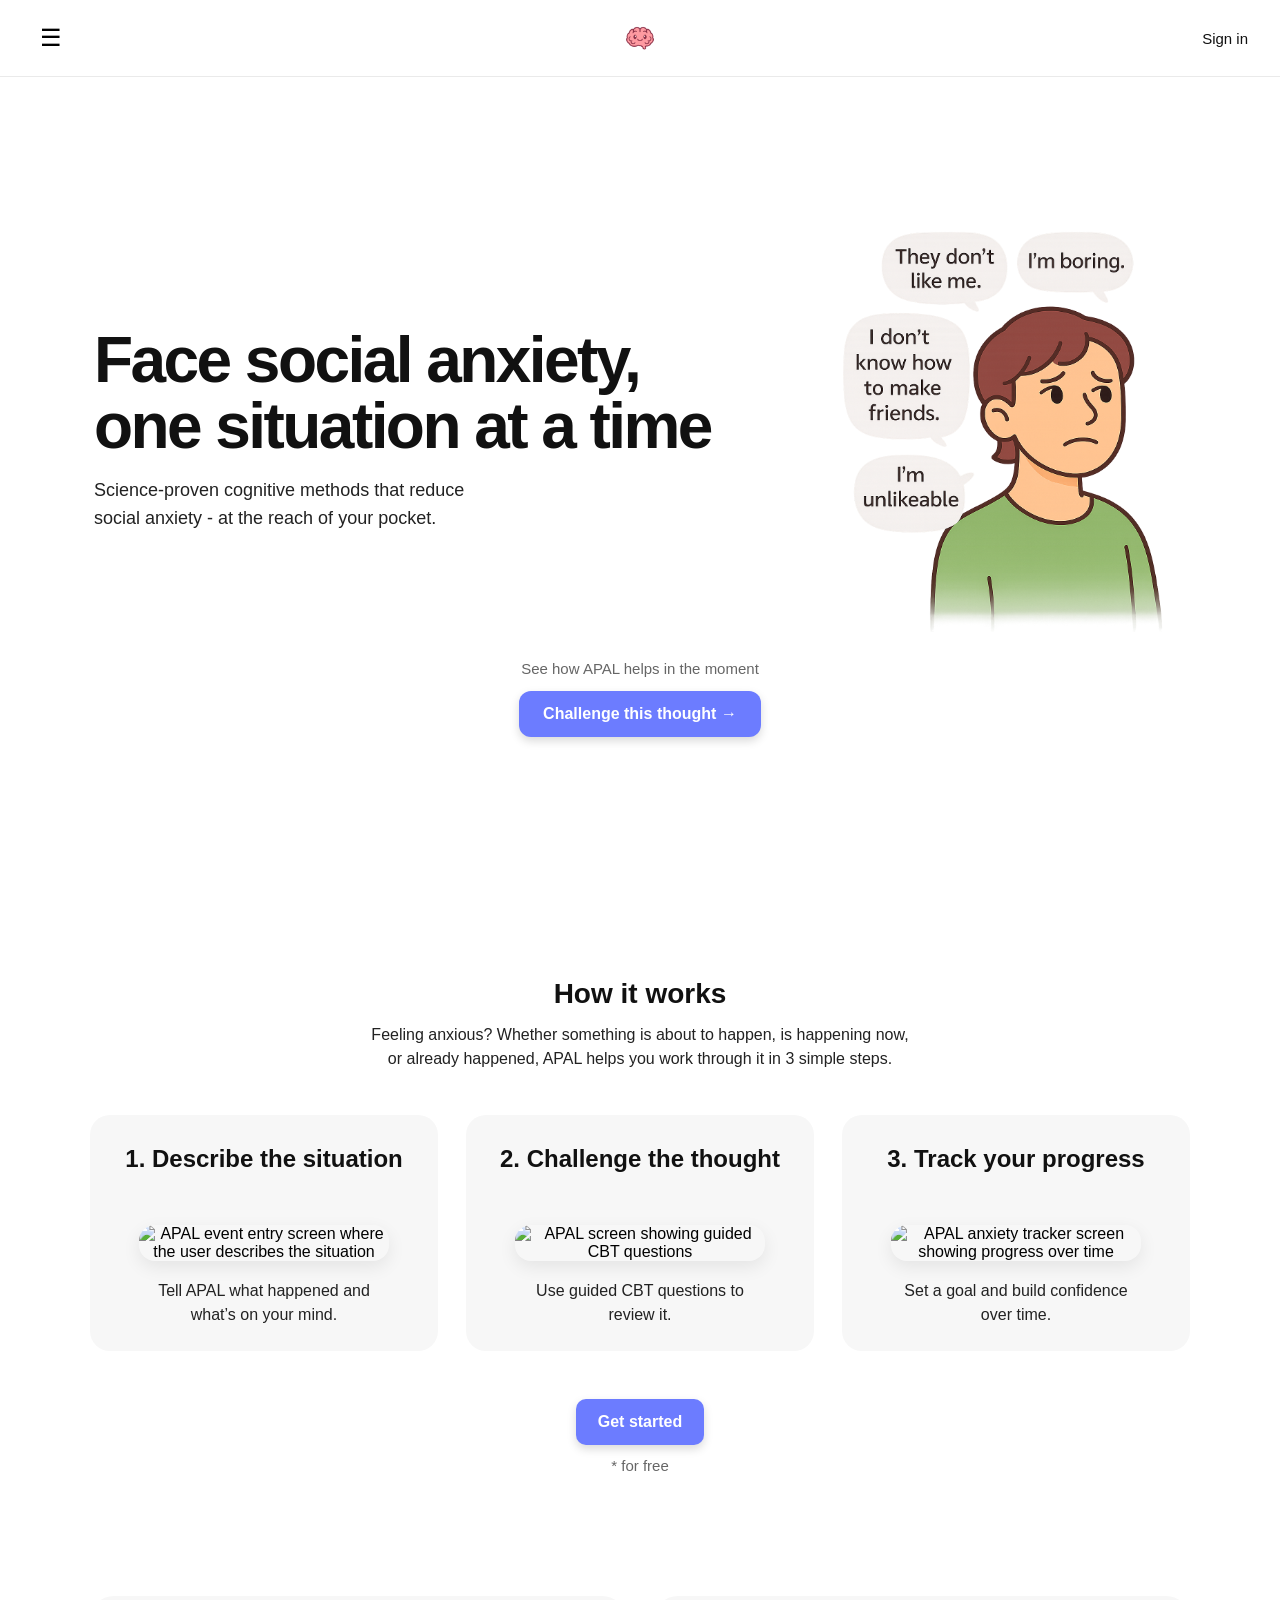
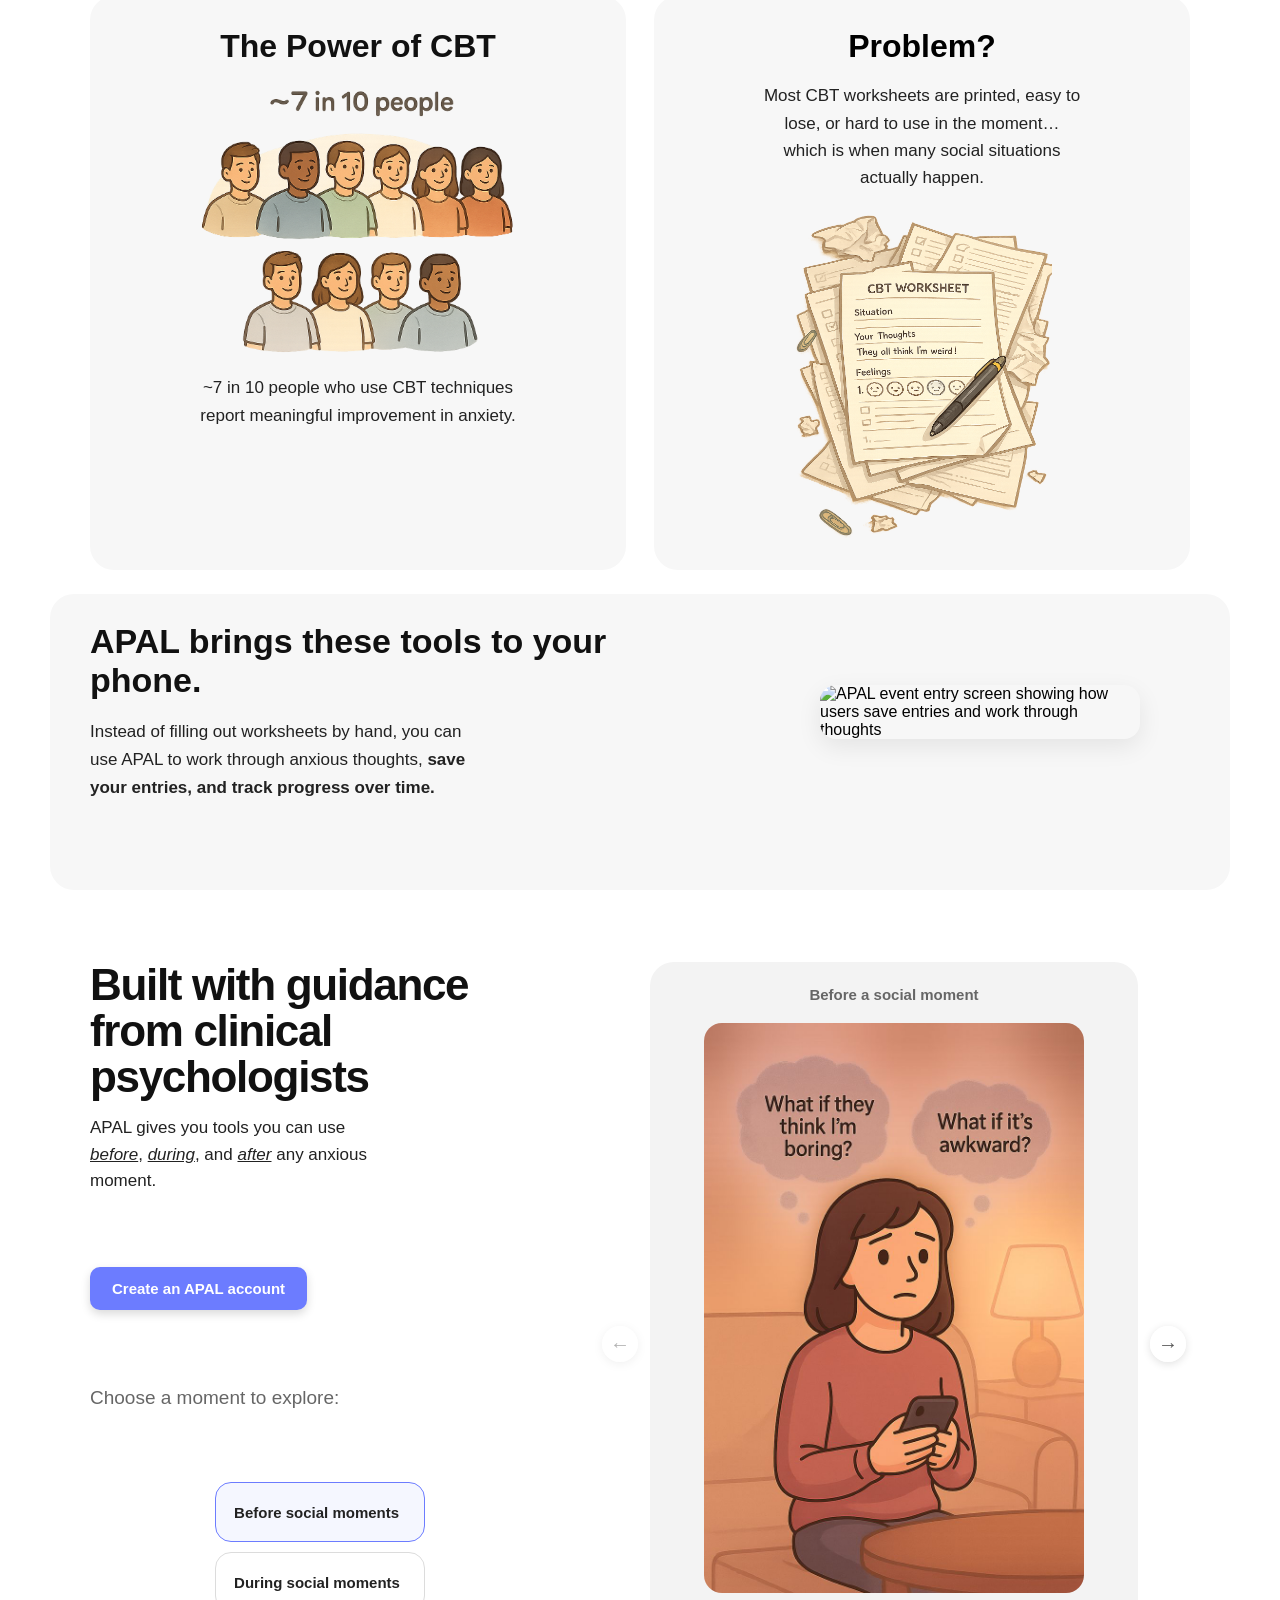
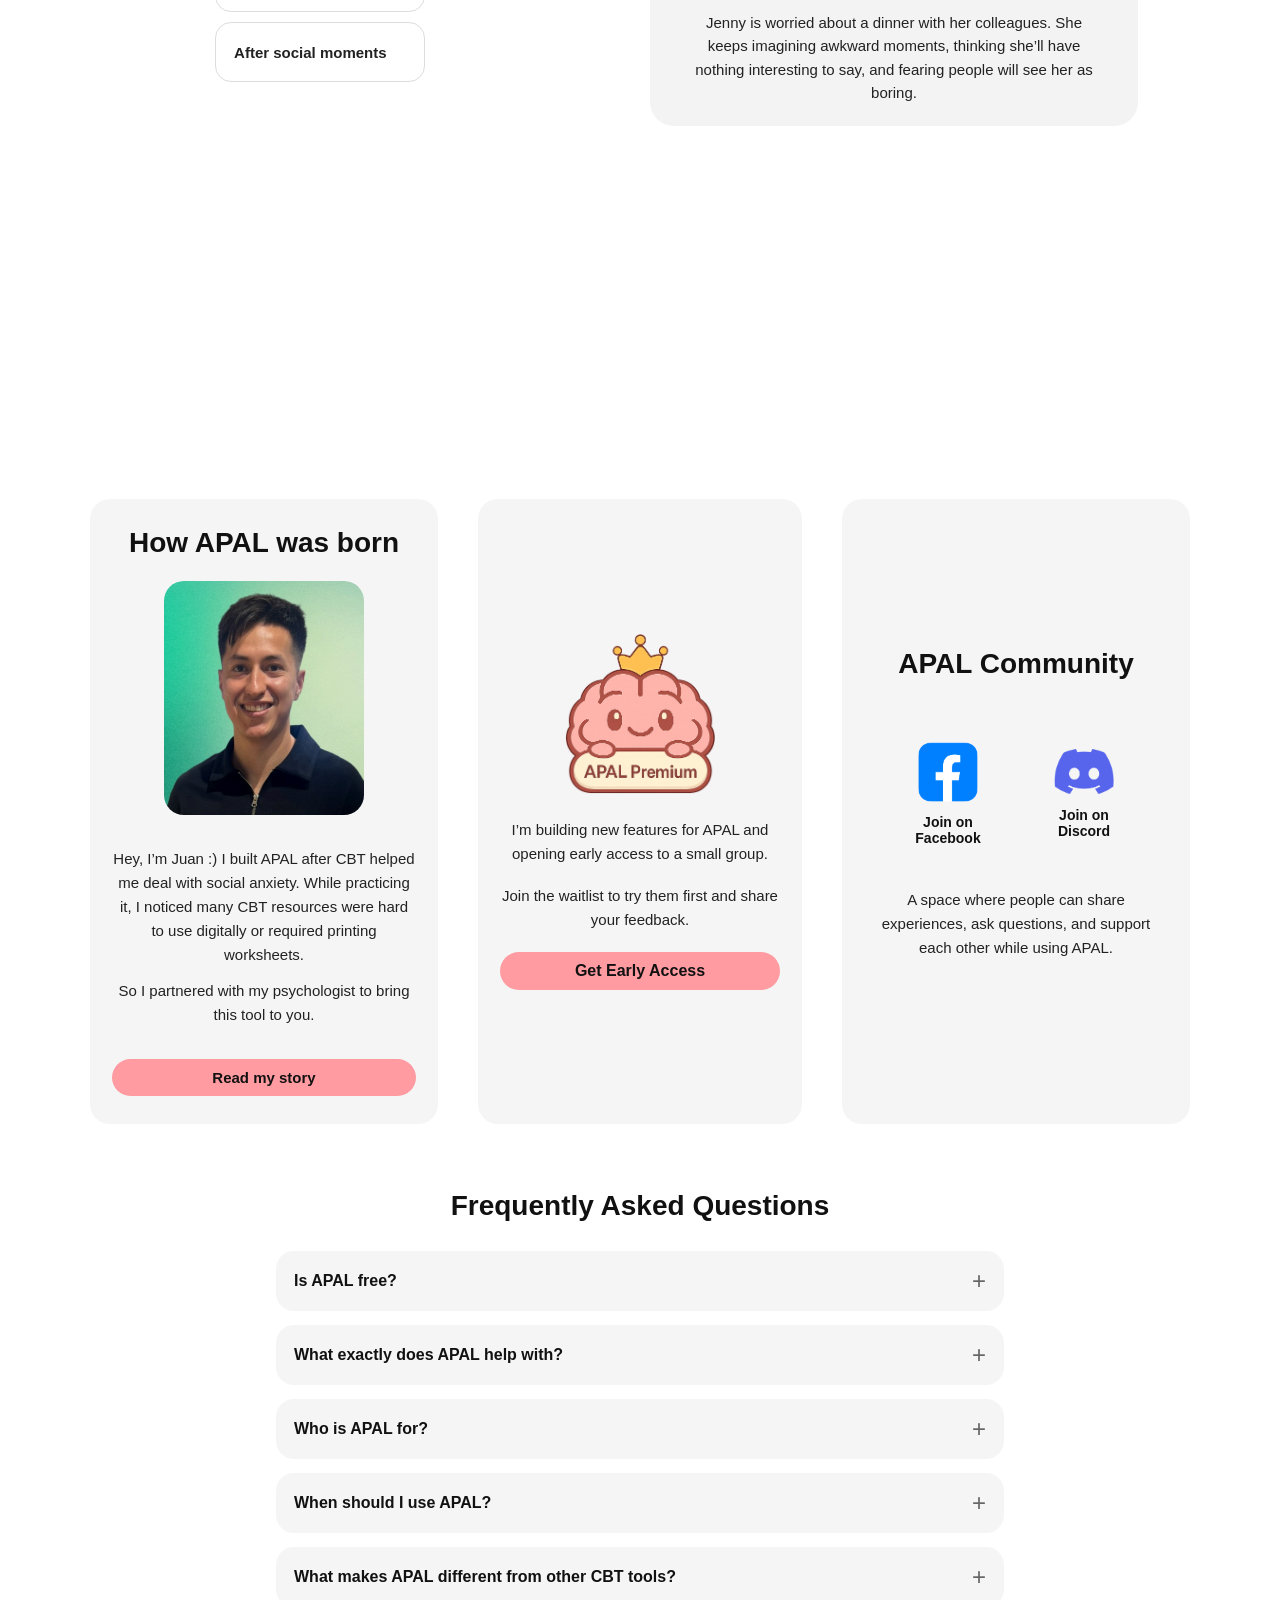
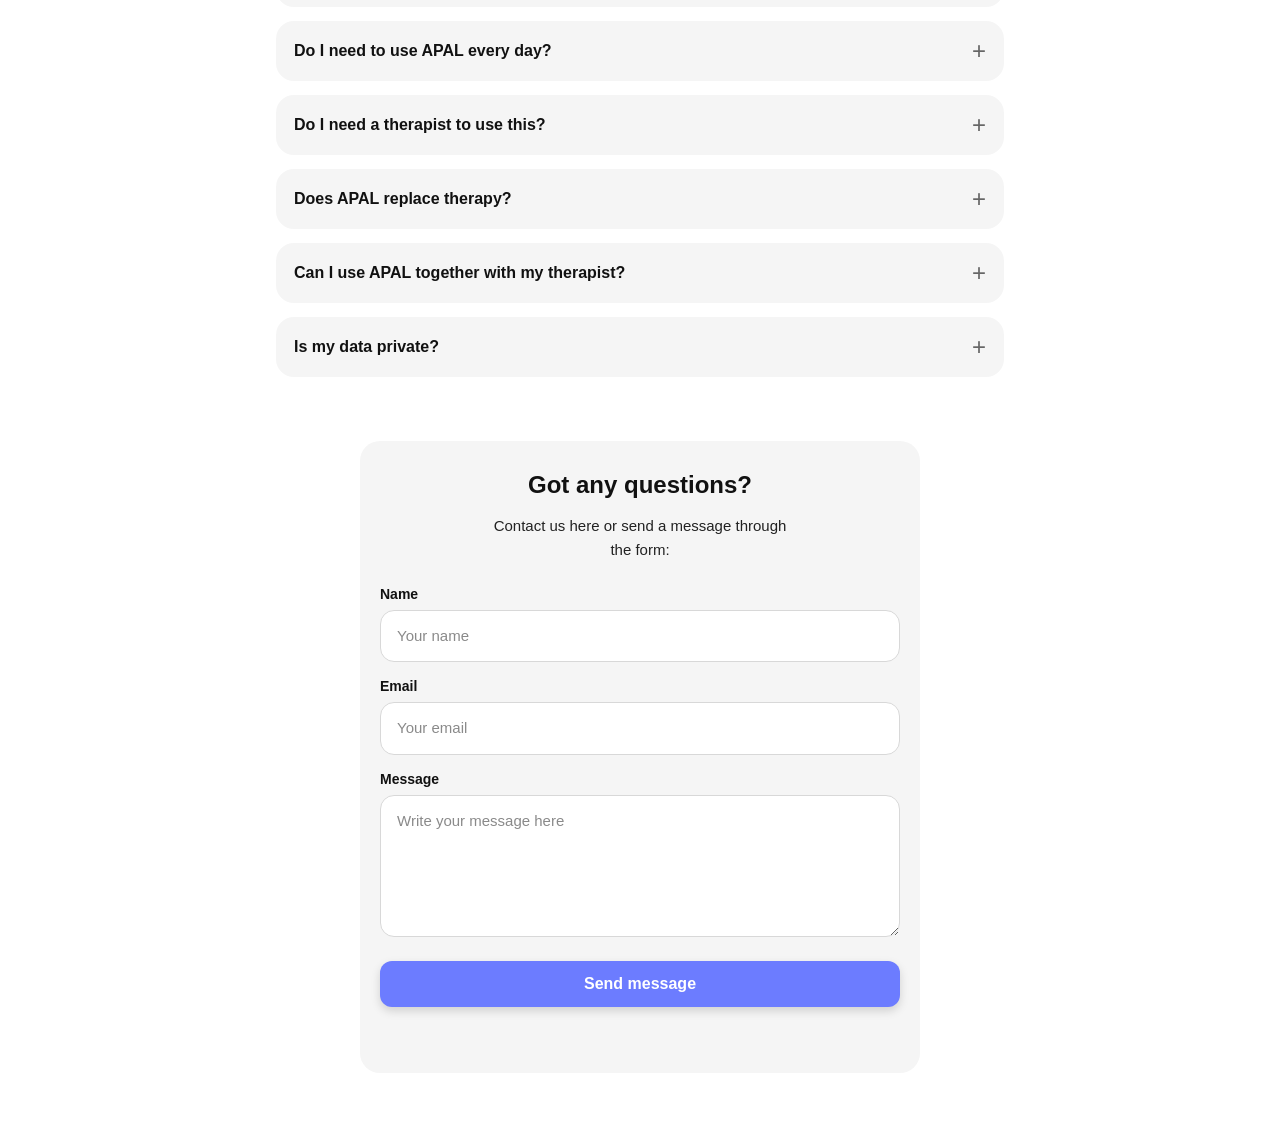
==== index.html @ d3484a18 "first apal upload" ====
<!DOCTYPE html>
<html lang="en">
  <head>
    <meta charset="UTF-8">
    <meta name="viewport" content="width=device-width, initial-scale=1.0">
    <title>APAL</title>
    <link rel="stylesheet" href="css/style.css">
  </head>
  <body>
    <header class="site-header">
      <nav class="nav-bar">
        <button class="menu-button" id="menuBtn" aria-label="Open menu" aria-expanded="false">
          ☰
        </button>
        <a href="/" class="logo">
          <img src="images/logo.png" alt="APAL" class="logo-img">
        </a>
        <a href="/login" class="login-link">
          Sign in
        </a>
      </nav>
      <nav class="menu-panel" id="menuPanel" aria-label="Menu">
        <button class="menu-close" id="menuCloseBtn" aria-label="Close menu">
          ✕
        </button>
        <ul class="menu-list">
          <li><a href="#how-it-works" id="firstMenuLink">How it works</a></li>
          <li><a href="#faq">FAQ</a></li>
          <li><a href="#about">About</a></li>
          <li><a href="/login">Sign in</a></li>
        </ul>
      </nav>
      <div class="menu-overlay" id="menuOverlay"></div>
    </header>
    <main>
      <section class="hero hero-state-1" id="hero">
        <div class="hero-text">
          <h1 class="hero-title">
            <span>Face social anxiety,</span>
            <span>one situation at a time</span>
          </h1>
          <p class="hero-description">
            Science-proven cognitive methods that reduce social anxiety - at the reach of your pocket.
          </p>
        </div>
        <!-- State 1 image -->
        <div class="hero-image hero-image-state-1">
          <img src="images/mobile-1st-reduced.png" alt="A worried person surrounded by anxious thoughts">
        </div>
        <!-- State 2 image -->
        <div class="hero-image hero-image-state-2">
          <img src="images/mobile-2nd.png" alt="APAL helping challenge anxious thoughts">
        </div>
        <!-- State 1 action-->
        <div class="challenge-container challenge-state-1">
          <p class="challenge-helper">
              See how APAL helps in the moment
          </p>
          <button class="challenge-btn" id="challengeThoughtBtn">
            Challenge this thought →
          </button>
        </div>
        <!-- State 2 action-->
        <div class="challenge-container challenge-state-2">
          <p class="challenge-helper">
            Curious how APAL challenges anxious thoughts? 
          </p>
          <a href="#how-it-works" class="challenge-btn challenge-link-btn" id="seeHowBtn">
            See how APAL works
          </a>
        </div>
      </section>
      <section class="how-it-works" id="how-it-works">
        <div class="how-it-works-intro">
          <h2 class="how-it-works-title">How it works</h2>
          <p class="how-it-works-description">
            Feeling anxious? Whether something is about to happen, is happening now, or already happened, APAL helps you work through it in 3 simple steps.
          </p>
        </div>
        <div class="how-it-works-steps">
          <article class="how-step">
            <h3 class="how-step-title">
              1. Describe the situation
            </h3>
            <div class="how-step-media">
              <img src="images/apal-gif-1-reduced.gif" alt="APAL event entry screen where the user describes the situation">
            </div>
            <p class="how-step-description">
              Tell APAL what happened and what’s on your mind.
            </p>
          </article>
          <article class="how-step">
            <h3 class="how-step-title">2. Challenge the thought</h3>
            <div class="how-step-media">
              <img src="images/apal-gif-2-reduced.gif" alt="APAL screen showing guided CBT questions">
            </div>
            <p class="how-step-description">
              Use guided CBT questions to review it.
            </p>
          </article>
          <article class="how-step">
            <h3 class="how-step-title">3. Track your progress</h3>
            <div class="how-step-media">
              <img src="images/apal-gif-3-reduced.gif" alt="APAL anxiety tracker screen showing progress over time">
            </div>
            <p class="how-step-description">
              Set a goal and build confidence over time.
            </p>
          </article>
        </div>
        <div class="how-it-works-cta">
          <a href="#signup" class="primary-cta-btn">
            Get started
          </a>
          <p class="cta-helper-text">
            * for free
          </p>
        </div>
      </section>
      <section class="cbt-power">
  <div class="cbt-fact">
    <h2 class="cbt-power-title">
      The Power of CBT
    </h2>
    <img src="images/7-out-of-10-cbt-fact.png" alt="Illustration showing that around 7 in 10 people improve using CBT techniques" class="cbt-fact-image">
    <p class="cbt-fact-text">
      ~7 in 10 people who use CBT techniques report meaningful improvement in anxiety.
    </p>
  </div>

  <div class="cbt-problem">
    <h2 class="cbt-problem-header">
      Problem?
    </h2>
    <p class="cbt-problem-text">
      Most CBT worksheets are printed, easy to lose, or hard to use in the moment… which is when many social situations actually happen.
    </p>
    <img src="images/cbt-sheets-problem.png" alt="Illustration of messy CBT worksheets and papers" class="cbt-problem-image">
  </div>
</section>
      <section class="apal-phone">
        <div class="apal-phone-text">
          <h2 class="apal-phone-title">
            APAL brings these tools to your phone.
          </h2>
          <p class="apal-phone-description">
            Instead of filling out worksheets by hand, you can use APAL to work through anxious thoughts, <strong>save your entries, and track progress over time.</strong>
          </p>
        </div>
        <div class="apal-phone-media">
          <img src="images/apal-gif-entries-reduced.gif" alt="APAL event entry screen showing how users save entries and work through thoughts" class="apal-phone-image">
        </div>
      </section>
      <!-- Carousel area-->
<section class="story-section" id="story-section">
  <div class="story-intro">
    <h2 class="story-title">Built with guidance from clinical psychologists</h2>
    <p class="story-description">
      APAL gives you tools you can use <span class="story-emphasis">before</span>,
      <span class="story-emphasis">during</span>, and
      <span class="story-emphasis">after</span> any anxious moment.
    </p>
  </div>

  <div class="story-top-cta">
    <a href="#signup" class="story-top-cta-button">Create an APAL account</a>
  </div>

  <p class="story-picker-helper">Choose a moment to explore:</p>

  <div class="story-sequence-picker" id="storySequencePicker" aria-label="Choose a story path">
    <button
      class="story-sequence-option is-active"
      data-sequence="before"
      type="button"
      aria-pressed="true"
    >
      <span class="story-sequence-label">Before social moments</span>
      <span class="story-sequence-check" aria-hidden="true">✓</span>
    </button>

    <button
      class="story-sequence-option"
      data-sequence="during"
      type="button"
      aria-pressed="false"
    >
      <span class="story-sequence-label">During social moments</span>
      <span class="story-sequence-check" aria-hidden="true">✓</span>
    </button>

    <button
      class="story-sequence-option"
      data-sequence="after"
      type="button"
      aria-pressed="false"
    >
      <span class="story-sequence-label">After social moments</span>
      <span class="story-sequence-check" aria-hidden="true">✓</span>
    </button>
  </div>

  <div class="story-carousel" id="story-carousel" >
    <button class="story-arrow story-arrow-left" id="storyPrevBtn" aria-label="Previous slide">
      ←
    </button>

    <div class="story-viewport">
      <div class="story-sequence is-active" id="storySequenceBefore" data-sequence-panel="before">
        <div class="story-track">
          <article class="story-slide">
            <p class="story-group-label">Before a social moment</p>
            <img src="images/before-slides/before-slide-1.png" alt="A person feeling anxious before a social moment" class="story-image">
            <p class="story-text">
              Jenny is worried about a dinner with her colleagues. She keeps imagining awkward moments, thinking she’ll have nothing interesting to say, and fearing people will see her as boring.
            </p>
          </article>

          <article class="story-slide">
            <p class="story-group-label">Before a social moment</p>
            <img src="images/before-slides/before-slide-2.png" alt="APAL asking a CBT question before a social moment" class="story-image">
            <p class="story-text">
              When she opens APAL, she writes down her fears and works through a short CBT exercise. APAL helps her question the idea that everyone will judge her, and guides her toward a small, realistic step for the evening.
            </p>
          </article>

          <article class="story-slide">
            <p class="story-group-label">Before a social moment</p>
            <img src="images/before-slides/before-slide-3.jpg" alt="A calmer social moment after using APAL beforehand" class="story-image">
            <p class="story-text">
              After doing the exercise, Jenny feels less overwhelmed and more ready for the dinner. She still feels nervous, but the fear no longer controls the whole picture.
            </p>
          </article>
        </div>
      </div>

      <div class="story-sequence" id="storySequenceDuring" data-sequence-panel="during">
        <div class="story-track">
          <article class="story-slide">
            <p class="story-group-label">During a social moment</p>
            <img src="images/during-slides/during-slide-1.jpg" alt="A person feeling anxious during a social moment" class="story-image">
            <p class="story-text">
              Andrew is at a party. He starts feeling awkward and notices his mind racing: “I don’t know what to say,” “People can tell I’m uncomfortable,” “I should leave.”
            </p>
          </article>

          <article class="story-slide">
            <p class="story-group-label">During a social moment</p>
            <img src="images/during-slides/during-slide-2.png" alt="APAL guiding someone during an anxious moment" class="story-image">
            <p class="story-text">
              He steps aside, opens APAL, and follows a quick grounding exercise. Then he writes down the thoughts making him spiral. APAL helps him test those thoughts with simple CBT questions.
            </p>
          </article>

          <article class="story-slide">
            <p class="story-group-label">During a social moment</p>
            <img src="images/during-slides/during-slide-3.png" alt="A person feeling calmer during a social interaction" class="story-image">
            <p class="story-text">
              Andrew saves the moment in his Entries so he can reflect on it later. He goes back to the party with a more open approach and starts his first conversation of the night.
            </p>
          </article>
        </div>
      </div>

      <div class="story-sequence" id="storySequenceAfter" data-sequence-panel="after">
        <div class="story-track">
          <article class="story-slide">
            <p class="story-group-label">After a social moment</p>
            <img src="images/after-slides/after-slide-1.png" alt="A person replaying a social moment afterwards" class="story-image">
            <p class="story-text">
              Ron had a quick chat with his neighbours. As soon as he got home, he started replaying the moment again and again and assuming he sounded strange.
            </p>
          </article>

          <article class="story-slide">
            <p class="story-group-label">After a social moment</p>
            <img src="images/after-slides/after-slide-2.png" alt="APAL asking a CBT question after a social moment" class="story-image">
            <p class="story-text">
              When he found APAL, he finally wrote down the thoughts bothering him. APAL helped him question those assumptions and suggested a small step for the next time he sees them.
            </p>
          </article>

          <article class="story-slide">
            <p class="story-group-label">After a social moment</p>
            <img src="images/after-slides/after-slide-3.png" alt="A calmer perspective after reflecting with APAL" class="story-image">
            <p class="story-text">
              Ron used to get stuck in rumination for days. After using APAL for a while, he’s learned to slow down these thoughts, review them, and move forward instead of staying stuck.
            </p>
          </article>
        </div>
      </div>
    </div>

    <button class="story-arrow story-arrow-right" id="storyNextBtn" aria-label="Next slide">
      →
    </button>
  </div>

  <div class="story-sequence-cta" id="storySequenceCta">
    <p class="story-group-label">Try it for yourself</p>
    <h3 class="story-cta-title">Ready to use APAL in real moments?</h3>
    <p class="story-cta-text">
      Start using tools designed for before, during, and after anxious situations.
    </p>
    <a href="#signup" class="story-cta-button">Get started - free</a>

    <button class="story-next-sequence-button" id="storyNextSequenceBtn" type="button">
      Check APAL during social moments
    </button>
  </div>
</section>
<div class="bottom-cards-grid">
  <!-- About Preview -->
  <section class="about-preview" id="about-preview">
    <div class="about-card">
      <h2 class="about-title">How APAL was born</h2>
      <img
        src="images/about-preview-image.png"
        alt="Juan, founder of APAL"
        class="about-image"
      />

      <div class="about-text">
        <p>
          Hey, I’m Juan :)
          I built APAL after CBT helped me deal with social anxiety.
          While practicing it, I noticed many CBT resources were hard to use digitally or required printing worksheets.
        </p>

        <p>
          So I partnered with my psychologist to bring this tool to you.
        </p>
      </div>

      <a href="#about-section" class="about-button">
        Read my story
      </a>
    </div>
  </section>

  <!-- Premium Preview -->
  <section class="premium-preview" id="premium-preview">
    <div class="premium-card">
      <img
        src="images/apal-premium.png"
        alt="APAL Premium illustration"
        class="premium-image"
      />

      <div class="premium-text">
        <p>
          I’m building new features for APAL and opening early access to a small group.
        </p>

        <p>
          Join the waitlist to try them first and share your feedback.
        </p>
      </div>

      <a href="premium-waitlist.html" class="premium-button">
        Get Early Access
      </a>
    </div>
  </section>

  <!-- Community CTA-->
  <section class="community-section" id="community">
    <h2 class="community-title">APAL Community</h2>

    <div class="community-options">
      <a href="https://facebook.com/your-group" target="_blank" class="community-card">
        <img src="images/facebook-logo.png" alt="Facebook logo" class="community-icon" />
        <span class="community-label">Join on Facebook</span>
      </a>

      <a href="https://discord.gg/your-link" target="_blank" class="community-card">
        <img src="images/discord-logo.png" alt="Discord logo" class="community-icon" />
        <span class="community-label">Join on <br> Discord</span>
      </a>
    </div>

    <p class="community-description">
      A space where people can share experiences, ask questions, and support each other while using APAL.
    </p>
  </section>
</div>

<section class="faq-section" id="faq">
  <div class="faq-intro">
    <h2 class="faq-title">Frequently Asked Questions</h2>
  </div>

  <div class="faq-list">
    <article class="faq-item">
      <button class="faq-question" type="button">
        <span>Is APAL free?</span>
        <span class="faq-icon">+</span>
      </button>
      <div class="faq-answer">
        <p>
          Yes. The core features of APAL are free to use. We’re currently building a premium version with additional features, which will be tested with a small group of early users.
        </p>
        <p>
          You’ll still be able to use APAL for free. The premium version is optional.
        </p>
      </div>
    </article>

    <article class="faq-item">
      <button class="faq-question" type="button">
        <span>What exactly does APAL help with?</span>
        <span class="faq-icon">+</span>
      </button>
      <div class="faq-answer">
        <p>
          APAL helps you handle social anxiety using simple CBT-based tools.
        </p>
        <p>
          You can use it to talk through anxious moments, complete short exercises, reflect on past events, and track your progress over time.
        </p>
      </div>
    </article>

    <article class="faq-item">
      <button class="faq-question" type="button">
        <span>Who is APAL for?</span>
        <span class="faq-icon">+</span>
      </button>
      <div class="faq-answer">
        <p>
          APAL is for anyone dealing with social anxiety or wanting to better understand their thoughts and reactions in social situations.
        </p>
      </div>
    </article>

    <article class="faq-item">
      <button class="faq-question" type="button">
        <span>When should I use APAL?</span>
        <span class="faq-icon">+</span>
      </button>
      <div class="faq-answer">
        <p>
          You can use APAL before, during, or after a situation that feels stressful.
        </p>
        <p>
          It helps you prepare, reflect on what happened, and stay consistent with your progress.
        </p>
      </div>
    </article>

    <article class="faq-item">
      <button class="faq-question" type="button">
        <span>What makes APAL different from other CBT tools?</span>
        <span class="faq-icon">+</span>
      </button>
      <div class="faq-answer">
        <p>
          Most CBT tools rely on static worksheets or are not designed for social anxiety.
        </p>
        <p>
          APAL guides you through exercises in a simpler, chat-like way, so it’s easier to reflect, stay consistent, and improve social anxiety over time.
        </p>
      </div>
    </article>

    <article class="faq-item">
      <button class="faq-question" type="button">
        <span>Do I need to use APAL every day?</span>
        <span class="faq-icon">+</span>
      </button>
      <div class="faq-answer">
        <p>
          No. You can use it whenever you need it. Some people use it daily, while others only use it during specific situations. Both work.
        </p>
      </div>
    </article>

    <article class="faq-item">
      <button class="faq-question" type="button">
        <span>Do I need a therapist to use this?</span>
        <span class="faq-icon">+</span>
      </button>
      <div class="faq-answer">
        <p>
          No. You can use APAL with or without a therapist.
        </p>
        <p>
          CBT usually works faster when a professional is involved, but many people still benefit from doing the exercises on their own.
        </p>
      </div>
    </article>

    <article class="faq-item">
      <button class="faq-question" type="button">
        <span>Does APAL replace therapy?</span>
        <span class="faq-icon">+</span>
      </button>
      <div class="faq-answer">
        <p>
          No. APAL is not a replacement for therapy.
        </p>
        <p>
          It is meant to support your CBT journey, keep everything in one place, and make it easier to reflect between sessions.
        </p>
        <p>
          If you don’t have access to therapy, APAL can still help you build useful habits and reduce avoidance, just at a slower pace than working with a clinician.
        </p>
      </div>
    </article>

    <article class="faq-item">
      <button class="faq-question" type="button">
        <span>Can I use APAL together with my therapist?</span>
        <span class="faq-icon">+</span>
      </button>
      <div class="faq-answer">
        <p>
          Yes. APAL was designed with therapy in mind.
        </p>
        <p>
          You can share your entries, reflections, and progress with your therapist so you both have a clearer picture of your week.
        </p>
        <p>
          If your therapist has suggestions or wants to know more, they can reach out to us anytime. We’re very open to feedback from professionals, since it helps us make APAL better for everyone.
        </p>
      </div>
    </article>

    <article class="faq-item">
      <button class="faq-question" type="button">
        <span>Is my data private?</span>
        <span class="faq-icon">+</span>
      </button>
      <div class="faq-answer">
        <p>
          Yes. Your entries and reflections are private and secure. We don’t share your data, and you stay in control of what you write.
        </p>
      </div>
    </article>
  </div>
</section>

<section class="faq-contact-section" id="faq-contact">
  <div class="faq-contact-card">
    <h2 class="faq-contact-title">Got any questions?</h2>
    <p class="faq-contact-text">
      Contact us here or send a message through the form:
    </p>

<form class="contact-form" id="contactForm">
  <input type="hidden" name="access_key" value="f943d802-9dad-4a36-9ca7-59252b248ee1" />
  <input type="hidden" name="subject" value="New APAL contact form message" />
  <input type="checkbox" name="botcheck" class="hidden-bot-field" tabindex="-1" autocomplete="off" />

  <div class="contact-form-field">
    <label for="contactName" class="contact-label">Name</label>
    <input
      type="text"
      id="contactName"
      name="name"
      class="contact-input"
      placeholder="Your name"
      required
    />
  </div>

  <div class="contact-form-field">
    <label for="contactEmail" class="contact-label">Email</label>
    <input
      type="email"
      id="contactEmail"
      name="email"
      class="contact-input"
      placeholder="Your email"
      required
    />
  </div>

  <div class="contact-form-field">
    <label for="contactMessage" class="contact-label">Message</label>
    <textarea
      id="contactMessage"
      name="message"
      class="contact-textarea"
      placeholder="Write your message here"
      rows="5"
      required
    ></textarea>
  </div>

  <button type="submit" class="contact-submit-btn" id="contactSubmitBtn">
    Send message
  </button>

  <p class="contact-form-status" id="contactFormStatus" aria-live="polite"></p>
</form>
    </div>
  </div>
</section>

    </main>
    <footer></footer>
    <script src="js/app.js"></script>
  </body>
</html>
---- css/style.css ----
/* 1) Small reset so spacing is predictable */
* {
  box-sizing: border-box;
}

html {
  scroll-behavior: smooth;
}

img {
  max-width: 100%;
}

body {
  margin: 0;
  font-family: Arial, sans-serif;
}

/* When the menu is open, prevent scrolling the page */
body.menu-open {
  overflow: hidden;
}

/* 2) Basic header look */
.site-header {
  position: sticky;
  top: 0;
  z-index: 3000; /*header stays above menu*/
  border-bottom: 1px solid #eaeaea;
  background: white;
}

/* 3) NAV LAYOUT (mobile-first, logo truly centered) */
.nav-bar {
  display: flex;
  align-items: center;
  padding: 12px 16px;
}

/* Left + right take the same width so the logo can be centered */
.menu-button,
.login-link {
  width: 80px;
}

/* Left button aligns left, right link aligns right */
.menu-button {
  background: transparent;
  border: none;
  font-size: 22px;
  cursor: pointer;
  padding: 8px;
  text-align: left;
}

.login-link {
  text-decoration: none;
  color: #111;
  font-size: 14px;
  text-align: right;
}

/* Logo sits in the real center */
.logo {
  text-decoration: none;
  color: #111;
  font-weight: 700;
  margin: 0 auto;
}
/*logo image adjusted to nav bar*/
.logo-img {
  height: 40px;
  width: auto;
  display: block;
}

/* Menu panel (mobile) */
.menu-panel {
  position: fixed;
  top: 0;
  left: 0;

  width: 280px;
  height: 100vh;

  background: white;
  border-right: 1px solid #eaeaea;

  padding: 16px;
  padding-top: 56px; /* space so links don’t sit under the X */

  /* hidden by default */
  transform: translateX(-100%);
  transition: transform 200ms ease;

  /* make sure it sits above the page */
  z-index: 2000;
}

/* Close button inside the menu panel */

.menu-close {
  position: absolute;
  top: 12px;
  right: 12px;
  background: transparent;
  border: none;
  font-size: 22px;
  cursor: pointer;
  padding: 8px;
  margin-bottom: 10px;
}

.menu-list {
  list-style: none;
  padding: 0;
  margin: 0;

  display: flex;
  flex-direction: column;
  gap: 10px;
}

.menu-list a {
  text-decoration: none;
  color: #111;

  padding: 10px 12px;
  border-radius: 8px;
}

.menu-list a:hover {
  background: #f3f3f3;
}

/* This class will be added later with JS */
.menu-panel.is-open {
  transform: translateX(0);
}
.menu-overlay {
  position: fixed;
  top: 0;
  left: 0;

  width: 100%;
  height: 100vh;

  background: rgba(0,0,0,0.4);

  /* hidden by default */
  opacity: 0;
  pointer-events: none;

  transition: opacity 200ms ease;
  z-index: 1500; /* sits below the menu panel but above the page */
}
.menu-overlay.is-visible {
  opacity: 1;
  pointer-events: auto;
}

/* 4) Desktop tweaks */
@media (min-width: 900px) {
  .nav-bar {
    padding: 16px 32px;
  }

  .menu-button {
    font-size: 24px;
  }

  .login-link {
    font-size: 15px;
  }
}

/* hero section */
.hero {
  padding: 24px 20px 32px;
  min-height: calc(100vh - 72px);
  display: flex;
  flex-direction: column;
  justify-content: center;
  gap: 18px;
}

.hero-text {
  text-align: center;
  max-width: 340px;
  margin: 0 auto;
}

.hero-title {
  margin: 0;
  font-size: 34px;
  line-height: 1.02;
  letter-spacing: -0.03em;
  font-weight: 700;
  color: #111;
}

.hero-description {
  margin: 14px 0 0;
  font-size: 16px;
  line-height: 1.5;
  color: #222;
}

.hero-image {
  margin-top: 0;
  text-align: center;
}

.hero-image img {
  width: 100%;
  max-width: 250px;
  height: auto;
  display: block;
  margin: 0 auto;
  transform: none;
}

.challenge-container {
  margin-top: 0;
  text-align: center;
}

.challenge-helper {
  margin: 0 0 14px;
  font-size: 15px;
  line-height: 1.4;
  color: #666;
}

.challenge-btn {
  background-color: #6c7cff;
  color: white;
  font-size: 16px;
  font-weight: 600;
  border: none;
  border-radius: 10px;
  padding: 14px 22px;
  cursor: pointer;
  box-shadow: 0 4px 10px rgba(0, 0, 0, 0.15);
  transition: transform 0.15s ease, box-shadow 0.15s ease;
}

.challenge-btn:hover {
  transform: translateY(-1px);
  box-shadow: 0 6px 14px rgba(0, 0, 0, 0.18);
}

.challenge-btn:active {
  transform: translateY(0);
  box-shadow: 0 3px 8px rgba(0, 0, 0, 0.14);
}

/* Default state: State 1 visible */
.hero-state-1 .hero-image-state-2,
.hero-state-1 .challenge-state-2 {
  display: none;
}

/* When hero switches to State 2 */
.hero-state-2 .hero-image-state-1,
.hero-state-2 .challenge-state-1 {
  display: none;
}

/* Second button hero state 2 */
.challenge-link-btn {
  display: inline-block;
  text-decoration: none;
}

/* how it works section */
.how-it-works {
  padding: 70px 16px 64px;
}

.how-it-works-intro {
  text-align: center;
}

.how-it-works-title {
  margin: 0;
  font-size: 28px;
  line-height: 1.2;
  font-weight: 700;
  color: #111;
}

.how-it-works-description {
  margin: 12px 0 0;
  font-size: 16px;
  line-height: 1.5;
  color: #222;
}

.how-it-works-steps {
  margin-top: 32px;
  display: flex;
  flex-direction: column;
  gap: 40px;
}

.how-step {
  text-align: center;
}

.how-step-title {
  margin: 0;
  font-size: 22px;
  line-height: 1.3;
  font-weight: 700;
  color: #111;
}

.how-step-media {
  margin-top: 24px;
}

.how-step-media img {
  width: 80%;
  max-width: 420px;
  height: auto;
  display: block;
  margin: 0 auto;
  border-radius: 16px;
  box-shadow: 0 6px 18px rgba(0,0,0,0.08);
}

.how-step-description {
  margin: 16px 0 0;
  font-size: 16px;
  line-height: 1.5;
  color: #222;
}

.how-it-works-cta {
  margin-top: 40px;
  text-align: center;
}

.primary-cta-btn {
  display: inline-block;
  background-color: #6c7cff;
  color: white;
  font-size: 16px;
  font-weight: 600;
  text-decoration: none;
  border-radius: 10px;
  padding: 14px 22px;
  box-shadow: 0 4px 10px rgba(0, 0, 0, 0.15);
}

.cta-helper-text {
  margin: 10px 0 0;
  font-size: 15px;
  line-height: 1.4;
  color: #666;
}

@media (min-width: 1100px) {
  .how-it-works {
    max-width: 1180px;
    margin: 0 auto;
    padding: 88px 40px 80px;
  }

  .how-it-works-intro {
    max-width: 760px;
    margin: 0 auto;
  }

  .how-it-works-description {
    max-width: 62ch;
    margin-left: auto;
    margin-right: auto;
  }

  .how-it-works-steps {
    margin-top: 44px;
    display: grid;
    grid-template-columns: repeat(3, 1fr);
    gap: 28px;
    align-items: start;
  }

  .how-step {
    background: #f7f7f7;
    border-radius: 20px;
    padding: 28px 20px 24px;
    text-align: center;
    height: 100%;
  }

  .how-step-title {
    font-size: 24px;
    line-height: 1.3;
    min-height: 62px;
  }

  .how-step-media {
    margin-top: 20px;
  }

  .how-step-media img {
    width: 100%;
    max-width: 250px;
    margin: 0 auto;
  }

  .how-step-description {
    margin-top: 18px;
    max-width: 26ch;
    margin-left: auto;
    margin-right: auto;
  }

  .how-it-works-cta {
    margin-top: 48px;
  }
}

/* CBT Power section */

.cbt-power {
  padding: 0;
  text-align: center;
}

.cbt-power-title {
  margin: 0;
  font-size: 28px;
  font-weight: 700;
  color: #111;
}

.cbt-fact {
  margin-top: 28px;
}

.cbt-fact-image {
  width: 85%;
  max-width: 420px;
  height: auto;
  display: block;
  margin: 0 auto;
}

.cbt-fact-text {
  margin-top: 16px;
  font-size: 16px;
  line-height: 1.5;
  color: #222;
}

.cbt-problem {
  margin-top: 36px;
}

.cbt-problem-text {
  font-size: 16px;
  line-height: 1.5;
  color: #222;
  max-width: 520px;
  margin: 0 auto;
}

.cbt-problem-image {
  margin-top: 22px;
  width: 85%;
  max-width: 420px;
  height: auto;
  display: block;
  margin-left: auto;
  margin-right: auto;
}

/* APAL on your phone section */

.apal-phone {
  padding: 70px 16px;
  text-align: center;
}

.apal-phone-title {
  margin: 0;
  font-size: 28px;
  line-height: 1.25;
  font-weight: 700;
  color: #111;
}

.apal-phone-description {
  margin: 16px 0 0;
  font-size: 16px;
  line-height: 1.6;
  color: #222;
  max-width: 560px;
  margin-left: auto;
  margin-right: auto;
}

.apal-phone-media {
  margin-top: 28px;
}

.apal-phone-image {
  width: 85%;
  max-width: 420px;
  height: auto;
  display: block;
  margin: 0 auto;
  border-radius: 16px;
}

/* Therapy support section */

.therapy-support {
  padding: 0;
  text-align: center;
}

.therapy-support-title {
  margin: 0;
  font-size: 28px;
  line-height: 1.25;
  font-weight: 700;
  color: #111;
}

.therapy-support-top-text {
  margin: 16px 0 0;
  font-size: 16px;
  line-height: 1.5;
  color: #222;
  max-width: 520px;
  margin-left: auto;
  margin-right: auto;
}

.therapy-support-media {
  margin-top: 28px;
}

.therapy-support-image {
  width: 85%;
  max-width: 420px;
  height: auto;
  display: block;
  margin: 0 auto;
}

.therapy-support-bottom-text {
  margin: 24px auto 0;
  font-size: 16px;
  line-height: 1.6;
  color: #222;
  max-width: 540px;
}

/* desktop version of CBT Power and APAL on your phone sections */

@media (min-width: 1100px) {
  .cbt-power {
    max-width: 1180px;
    margin: 0 auto;
    padding: 40px 40px 24px;
    display: grid;
    grid-template-columns: repeat(2, minmax(0, 1fr));
    gap: 28px;
    align-items: stretch;
    text-align: left;
  }

  .cbt-fact,
  .cbt-problem {
    margin-top: 0;
    background: #f7f7f7;
    border-radius: 24px;
    padding: 32px 28px;
    height: 100%;
  }

  /*.cbt-power-header {
    display: contents;
  }*/

  .cbt-power-title,
  .cbt-problem-header {
    margin: 0;
    font-size: 32px;
    line-height: 1.15;
    text-align: left;
  }

  .cbt-fact-image,
  .cbt-problem-image {
    width: 100%;
    max-width: 320px;
    margin: 24px auto 0;
  }

  .cbt-fact-text,
  .cbt-problem-text {
    margin-top: 18px;
    max-width: 34ch;
    margin-left: 0;
    margin-right: 0;
    font-size: 17px;
    line-height: 1.6;
  }

  .apal-phone {
    max-width: 1180px;
    margin: 0 auto;
    padding: 28px 40px 88px;
    text-align: left;
  }

  .apal-phone {
    display: grid;
    grid-template-columns: minmax(0, 1.05fr) minmax(320px, 420px);
    gap: 36px;
    align-items: center;
    background: #f7f7f7;
    border-radius: 24px;
  }

  .apal-phone-text {
    max-width: 560px;
  }

  .apal-phone-title {
    font-size: 34px;
    line-height: 1.15;
  }

  .apal-phone-description {
    margin: 18px 0 0;
    max-width: 42ch;
    font-size: 17px;
    line-height: 1.65;
  }

  .apal-phone-media {
    margin-top: 0;
  }

  .apal-phone-image {
    width: 100%;
    max-width: 320px;
    margin: 0 auto;
    display: block;
    box-shadow: 0 8px 24px rgba(0, 0, 0, 0.08);
  }

  .cbt-fact,
.cbt-problem {
  text-align: center;
  display: flex;
  flex-direction: column;
  align-items: center;
}

  .cbt-fact-image,
.cbt-problem-image {
  max-width: 320px;
}

.cbt-problem-image {
  max-width: 260px;
}

.cbt-fact-text,
.cbt-problem-text {
  text-align: center;
}

}

/* Story section */

/* Story section */

/* Story section */

.story-section {
  padding: 56px 16px 0;
  text-align: center;
}

.story-title {
  margin: 0;
  font-size: 28px;
  line-height: 1.25;
  font-weight: 700;
  color: #111;
}

.story-description {
  margin: 16px auto 0;
  font-size: 16px;
  line-height: 1.6;
  color: #222;
  max-width: 560px;
}

.story-emphasis {
  font-style: italic;
  text-decoration: underline;
}

/* Top CTA */

.story-top-cta {
  margin-top: 24px;
}

.story-top-cta-button {
  display: inline-block;
  background-color: #6c7cff;
  color: white;
  text-decoration: none;
  font-size: 16px;
  font-weight: 600;
  border-radius: 10px;
  padding: 14px 22px;
  box-shadow: 0 4px 10px rgba(0, 0, 0, 0.15);
}

/* Sequence picker */

.story-sequence-picker {
  margin-top: 28px;
  display: flex;
  flex-direction: column;
  gap: 10px;
}

.story-sequence-option {
  width: 100%;
  min-height: 58px;
  background: white;
  border: 1px solid #dcdcdc;
  border-radius: 16px;
  padding: 16px 18px;
  display: flex;
  align-items: center;
  justify-content: space-between;
  gap: 12px;
  text-align: left;
  cursor: pointer;
  font-size: 15px;
  color: #222;
}


.story-sequence-option.is-active {
  border-color: #6c7cff;
  background: #f5f7ff;
}

.story-sequence-label {
  font-weight: 600;
  line-height: 1.4;
  flex: 1;
  min-width: 0;
  padding-right: 6px;
}

.story-sequence-check {
  width: 22px;
  height: 22px;
  border-radius: 999px;
  display: none;
  align-items: center;
  justify-content: center;
  background: #2e9f58;
  color: white;
  font-size: 13px;
  font-weight: 700;
  flex-shrink: 0;
}

/* We will later control this with JS */
.story-sequence-option.is-complete .story-sequence-check {
  display: inline-flex;
}

/* Carousel wrapper */

.story-carousel {
  position: relative;
  margin-top: 28px;
  padding: 0 28px;
}

.story-viewport {
  overflow: hidden;
  border-radius: 20px;
  background: #f3f3f3;
  padding: 20px 0;
}

/* Sequence panels */

.story-sequence {
  display: none;
}

.story-sequence.is-active {
  display: block;
}

/* Inner track */

.story-track {
  display: flex;
  transition: transform 0.35s ease;
}

.story-slide {
  min-width: 100%;
  padding: 0 8px;
}

.story-group-label {
  margin: 0 0 16px;
  font-size: 14px;
  line-height: 1.4;
  font-weight: 600;
  color: #666;
}

.story-image {
  width: 100%;
  max-width: 320px;
  height: auto;
  display: block;
  margin: 0 auto;
  border-radius: 18px;
}

.story-text {
  margin: 18px auto 0;
  font-size: 15px;
  line-height: 1.6;
  color: #222;
  max-width: 300px;
}

/* Arrows */

.story-arrow {
  position: absolute;
  top: 50%;
  transform: translateY(-50%);
  width: 36px;
  height: 36px;
  border: none;
  border-radius: 999px;
  background: rgba(255, 255, 255, 0.92);
  color: #555;
  font-size: 20px;
  cursor: pointer;
  box-shadow: 0 2px 8px rgba(0, 0, 0, 0.12);
  z-index: 2;
}

.story-arrow-left {
  left: 0;
}

.story-arrow-right {
  right: 0;
}

.story-arrow.is-disabled {
  opacity: 0.45;
  cursor: default;
}

/* CTA panel under the carousel */

.story-sequence-cta {
  margin-top: 24px;
  padding: 24px 18px;
  border-radius: 18px;
  background: #f7f7f7;
  min-height: 220px;
  visibility: hidden;
  opacity: 0;
  pointer-events: none;
  transition: opacity 0.25s ease;
}

.story-sequence-cta.is-visible {
  visibility: visible;
  opacity: 1;
  pointer-events: auto;
}

.story-cta-title {
  margin: 12px 0 0;
  font-size: 24px;
  line-height: 1.3;
  font-weight: 700;
  color: #111;
}

.story-cta-text {
  margin: 14px auto 0;
  font-size: 16px;
  line-height: 1.6;
  color: #222;
  max-width: 320px;
}

.story-cta-button {
  display: inline-block;
  margin-top: 22px;
  background-color: #6c7cff;
  color: white;
  text-decoration: none;
  font-size: 16px;
  font-weight: 600;
  border-radius: 10px;
  padding: 14px 22px;
  box-shadow: 0 4px 10px rgba(0, 0, 0, 0.15);
}

.story-next-sequence-button {
  margin-top: 12px;
  border: none;
  background: #2e9f58;
  color: white;
  font-size: 14px;
  font-weight: 600;
  border-radius: 999px;
  padding: 10px 14px;
  cursor: pointer;
}

@media (min-width: 1100px) {
  .story-section {
    max-width: 1180px;
    margin: 0 auto;
    padding: 72px 40px 0;
    display: grid;
    grid-template-columns: minmax(380px, 460px) minmax(0, 1fr);
    column-gap: 48px;
    row-gap: 18px;
    align-items: start;
    text-align: left;
  }

  .story-intro {
    grid-column: 1;
    grid-row: 1;
    max-width: 430px;
  }

.story-title {
  font-size: 44px;
  line-height: 1.04;
  text-align: left;
  letter-spacing: -0.03em;
}

.story-description {
  margin: 16px 0 0;
  max-width: 30ch;
  text-align: left;
  font-size: 17px;
  line-height: 1.55;
}

  .story-top-cta {
    grid-column: 1;
    grid-row: 2;
    margin-top: 10px;
    text-align: left;
  }

.story-top-cta-button {
  font-size: 15px;
  padding: 13px 22px;
  border-radius: 10px;
}

  .story-picker-helper {
    grid-column: 1;
    grid-row: 3;
    margin: 12px 0 0;
    font-size: 19px;
    line-height: 1.5;
    color: #666;
  }

  .story-sequence-picker {
    grid-column: 1;
    grid-row: 4;
    margin-top: 8px;
    max-width: 360px;
    margin-left: 0;
    margin-right: 0;
  }

.story-sequence-option {
  min-height: 60px;
  padding: 14px 18px;
  font-size: 15px;
  border-radius: 16px;
}

.story-sequence-label {
  font-size: 15px;
}

.story-sequence-check {
  width: 20px;
  height: 20px;
  font-size: 12px;
}

  .story-carousel {
    grid-column: 2;
    grid-row: 1 / span 4;
    width: 100%;
    max-width: none;
    margin: 0;
    padding: 0 52px;
  }

.story-viewport {
  min-height: 650px;
  padding: 22px 0;
  border-radius: 24px;
}

  .story-slide {
    padding: 0 20px;
    text-align: center;
  }

.story-image {
  max-width: 330px;
}

.story-text {
  max-width: 390px;
  font-size: 15px;
  line-height: 1.55;
}

  .story-group-label {
    text-align: center;
    margin-bottom: 18px;
    font-size: 15px;
  }

  .story-arrow-left {
    left: 4px;
  }

  .story-arrow-right {
    right: 4px;
  }

  .story-sequence-cta {
    grid-column: 1 / -1;
    grid-row: 5;
    max-width: 820px;
    width: 100%;
    margin: 8px auto 0;
    padding: 30px 26px;
    min-height: 240px;
  }

  .story-cta-title {
    font-size: 36px;
    line-height: 1.15;
  }

  .story-cta-text {
    max-width: 560px;
    font-size: 17px;
  }
}


/* Desktop polish */

@media (min-width: 768px) {
  .story-sequence-picker {
    max-width: 560px;
    margin-left: auto;
    margin-right: auto;
  }

  .story-carousel {
    max-width: 760px;
    margin-left: auto;
    margin-right: auto;
  }

  .story-sequence-cta {
    max-width: 560px;
    margin-left: auto;
    margin-right: auto;
  }

  .story-image {
    max-width: 380px;
  }

  .story-text {
    max-width: 420px;
  }
}

/* About preview section */

.about-preview {
  padding: 70px 16px;
  text-align: center;
}

.about-title {
  margin: 0 0 22px;
  font-size: 28px;
  font-weight: 700;
  color: #111;
  text-align: center;
}

/* Card */

.about-card {
  margin-top: 24px;
  background: #f5f5f5;
  border-radius: 20px;
  padding: 28px 20px;
  max-width: 360px;
  margin-left: auto;
  margin-right: auto;
  justify-content: space-between;
}

/* Image */

.about-image {
  width: 100%;
  max-width: 220px;
  display: block;
  margin: 0 auto;
  border-radius: 20px;
}

/* Text */

.about-text {
  margin-top: 20px;
  font-size: 15px;
  line-height: 1.6;
  color: #222;
}

.about-text p {
  margin: 12px 0;
}

/* Button */

.about-button {
  display: inline-block;
  margin-top: 20px;
  text-decoration: none;
  font-size: 15px;
  font-weight: 600;
  color: #111;
}

.about-button {
  display: inline-block;
  margin-top: 20px;
  padding: 10px 16px;
  border-radius: 999px;
  background: #ff9ba1;
  color: #111;
}

/* Premium preview section */

.premium-preview {
  padding: 64px 16px;
  text-align: center;
}

.premium-card {
  background: #f5f5f5;
  border-radius: 20px;
  padding: 32px 20px;
  max-width: 360px;
  margin: 0 auto;
}

.premium-image {
  width: 100%;
  max-width: 170px;
  height: auto;
  display: block;
  margin: 0 auto;
}

.premium-text {
  margin-top: 24px;
  font-size: 15px;
  line-height: 1.6;
  color: #222;
  max-width: 280px;
  margin-left: auto;
  margin-right: auto;
}

.premium-text p {
  margin: 0 0 18px;
}

.premium-text p:last-child {
  margin-bottom: 0;
}

.premium-button {
  display: inline-block;
  font-size: 16px;
  font-weight: 600;
  background: #ff9ba1;
  margin-top: 20px;
  padding: 10px 16px;
  border-radius: 999px;
  background: #ff9ba1;
  color: #111;
  text-decoration: none;
}

/* Community section */

.community-section {
  padding: 64px 16px;
  text-align: center;
}

.community-title {
  margin: 0;
  font-size: 26px;
  font-weight: 700;
  color: #111;
}

/* Cards container */

.community-options {
  margin-top: 28px;
  display: flex;
  justify-content: center;
  gap: 16px;
}

/* Individual card */

.community-card {
  width: 140px;
  padding: 18px 12px;
  border-radius: 16px;
  background: #f5f5f5;
  text-decoration: none;
  color: #111;

  display: flex;
  flex-direction: column;
  align-items: center;

  transition: transform 0.15s ease, box-shadow 0.15s ease;
}

/* Hover / tap feedback */

.community-card:active {
  transform: scale(0.97);
}

.community-card:hover {
  box-shadow: 0 6px 16px rgba(0,0,0,0.1);
}

/* Icon */

.community-icon {
  width: 60px;
  height: auto;
}

/* Label */

.community-label {
  margin-top: 12px;
  font-size: 14px;
  font-weight: 600;
}

/* Description */

.community-description {
  margin-top: 24px;
  font-size: 15px;
  line-height: 1.6;
  color: #222;
  max-width: 300px;
  margin-left: auto;
  margin-right: auto;
}


/* Bottom cards row */

.bottom-cards-grid {
  margin-top: 32px;
}

@media (min-width: 1100px) {
  .bottom-cards-grid {
    max-width: 1180px;
    margin: 56px auto 0;
    padding: 0 40px;
    display: grid;
    grid-template-columns: repeat(3, minmax(0, 1fr));
    gap: 28px;
    align-items: start;
  }

  .about-preview,
  .premium-preview,
  .community-section {
    padding: 0;
    margin: 0;
  }

  .about-card,
.premium-card,
.community-section {
  background: #f5f5f5;
  border-radius: 20px;
  padding: 28px 22px;
  max-width: none;
  height: 100%;
  display: flex;
  flex-direction: column;
}

.premium-preview {
  height: 100%;
}

.premium-card {
  height: 100%;
}

  .about-title,
.community-title {
  font-size: 28px;
  margin: 0 0 22px;
  text-align: center;
}

  .premium-preview,
.community-section {
  display: flex;
  flex-direction: column;
  justify-content: center;
}

.premium-card,
.community-section {
  justify-content: center;
}

.premium-card {
  text-align: center;
}

.community-section {
  text-align: center;
}

  .about-card,
  .premium-card {
    margin-top: 0;
  }

  .about-image {
    max-width: 200px;
  }

  .premium-image {
    max-width: 150px;
  }

  .community-options {
  margin-top: 22px;
  gap: 16px;
  justify-content: center;
  align-items: center;
}

  .community-card {
    width: 120px;
  }

  .community-description {
  max-width: 280px;
  margin-left: auto;
  margin-right: auto;
}
}

/* FAQ section */

.faq-section {
  padding: 64px 16px;
}

.faq-intro {
  text-align: center;
}

.faq-title {
  margin: 0;
  font-size: 28px;
  line-height: 1.25;
  font-weight: 700;
  color: #111;
}

.faq-list {
  margin-top: 28px;
  display: flex;
  flex-direction: column;
  gap: 14px;
}

/* Each FAQ item */

.faq-item {
  background: #f5f5f5;
  border-radius: 18px;
  overflow: hidden;
}

/* Question button */

.faq-question {
  width: 100%;
  border: none;
  background: transparent;
  padding: 18px 18px;
  display: flex;
  align-items: center;
  justify-content: space-between;
  gap: 16px;
  text-align: left;
  cursor: pointer;
  font: inherit;
  color: #111;
}

.faq-question span:first-child {
  font-size: 16px;
  line-height: 1.5;
  font-weight: 600;
}

.faq-icon {
  flex-shrink: 0;
  font-size: 24px;
  line-height: 1;
  font-weight: 400;
  color: #666;
  transition: transform 0.2s ease;
}

/* Answer panel */

.faq-answer {
  display: none;
  padding: 0 18px 18px;
  text-align: left;
}

.faq-answer p {
  margin: 0 0 14px;
  font-size: 15px;
  line-height: 1.6;
  color: #222;
}

.faq-answer p:last-child {
  margin-bottom: 0;
}

/* Open state - JS will add this later */

.faq-item.is-open .faq-answer {
  display: block;
}

.faq-item.is-open .faq-icon {
  transform: rotate(45deg);
}

/* Contact block */

.faq-contact-section {
  padding: 0 16px 64px;
}

.faq-contact-card {
  background: #f5f5f5;
  border-radius: 20px;
  padding: 28px 20px;
  text-align: center;
}

.faq-contact-title {
  margin: 0;
  font-size: 24px;
  line-height: 1.3;
  font-weight: 700;
  color: #111;
}

.faq-contact-text {
  margin: 14px auto 0;
  font-size: 15px;
  line-height: 1.6;
  color: #222;
  max-width: 300px;
}

.faq-contact-form-placeholder {
  margin-top: 24px;
  min-height: 140px;
  border: 2px dashed #d4d4d4;
  border-radius: 16px;
  background: #fafafa;
}

/* Desktop polish */

@media (min-width: 768px) {
  .faq-section {
    max-width: 760px;
    margin: 0 auto;
  }

  .faq-contact-section {
    max-width: 760px;
    margin: 0 auto;
  }

  .faq-contact-card {
    max-width: 560px;
    margin: 0 auto;
  }
}

/* Contact form */

.contact-form {
  margin-top: 24px;
  text-align: left;
}

.contact-form-field + .contact-form-field {
  margin-top: 16px;
}

.contact-label {
  display: block;
  margin-bottom: 8px;
  font-size: 14px;
  font-weight: 600;
  color: #111;
}

.contact-input,
.contact-textarea {
  width: 100%;
  border: 1.5px solid #d8d8d8;
  border-radius: 14px;
  background: white;
  padding: 14px 16px;
  font: inherit;
  font-size: 15px;
  line-height: 1.5;
  color: #111;
  transition: border-color 0.2s ease, box-shadow 0.2s ease;
}

.contact-input::placeholder,
.contact-textarea::placeholder {
  color: #8a8a8a;
}

.contact-input:focus,
.contact-textarea:focus {
  outline: none;
  border-color: #6c7cff;
  box-shadow: 0 0 0 4px rgba(108, 124, 255, 0.12);
}

.contact-textarea {
  min-height: 140px;
  resize: vertical;
}

.contact-submit-btn {
  margin-top: 20px;
  width: 100%;
  border: none;
  border-radius: 12px;
  background: #6c7cff;
  color: white;
  font: inherit;
  font-size: 16px;
  font-weight: 600;
  padding: 14px 18px;
  cursor: pointer;
  box-shadow: 0 4px 10px rgba(0, 0, 0, 0.15);
  transition: transform 0.15s ease, box-shadow 0.15s ease, opacity 0.15s ease;
}

.contact-submit-btn:hover {
  transform: translateY(-1px);
  box-shadow: 0 6px 14px rgba(0, 0, 0, 0.18);
}

.contact-submit-btn:active {
  transform: translateY(0);
}

.contact-submit-btn:disabled {
  opacity: 0.7;
  cursor: not-allowed;
  transform: none;
}

.contact-form-status {
  min-height: 24px;
  margin: 14px 0 0;
  font-size: 14px;
  line-height: 1.5;
  color: #444;
}

.contact-form-status.is-success {
  color: #2e9f58;
}

.contact-form-status.is-error {
  color: #c0392b;
}

.hidden-bot-field {
  display: none;
}

/* Global desktop foundation */

@media (min-width: 1024px) {
  .hero {
    min-height: calc(100vh - 88px);
    max-width: 1180px;
    margin: 0 auto;
    padding: 24px 40px 24px;
    display: grid;
    grid-template-columns: minmax(560px, 680px) minmax(300px, 380px);
    grid-template-areas:
      "text image"
      "cta cta";
    column-gap: 32px;
    row-gap: 26px;
    align-content: center;
    justify-content: center;
  }

  .hero-text {
    grid-area: text;
    justify-self: start;
    align-self: center;
    width: 100%;
    max-width: 680px;
    text-align: left;
    margin: 0;
  }

  .hero-title {
    margin: 0;
    font-size: 64px;
    line-height: 1.02;
    letter-spacing: -0.04em;
    max-width: none;
  }

  .hero-title span {
    display: block;
    white-space: nowrap;
  }

  .hero-description {
    margin-top: 18px;
    font-size: 18px;
    line-height: 1.55;
    max-width: 40ch;
  }

  .challenge-state-1,
  .challenge-state-2 {
    grid-area: cta;
    justify-self: center;
    align-self: start;
    width: 100%;
    max-width: 420px;
  }

  .challenge-container {
    margin-top: 0;
    text-align: center;
  }

  .challenge-helper {
    margin: 0 0 12px;
    font-size: 15px;
    line-height: 1.4;
    color: #666;
  }

  .challenge-btn {
    font-size: 16px;
    padding: 14px 24px;
    border-radius: 12px;
  }

  .hero-image-state-1,
  .hero-image-state-2 {
    grid-area: image;
    justify-self: center;
    align-self: center;
  }

  .hero-image img {
    width: 100%;
    max-width: 350px;
    height: auto;
    transform: none;
  }
}
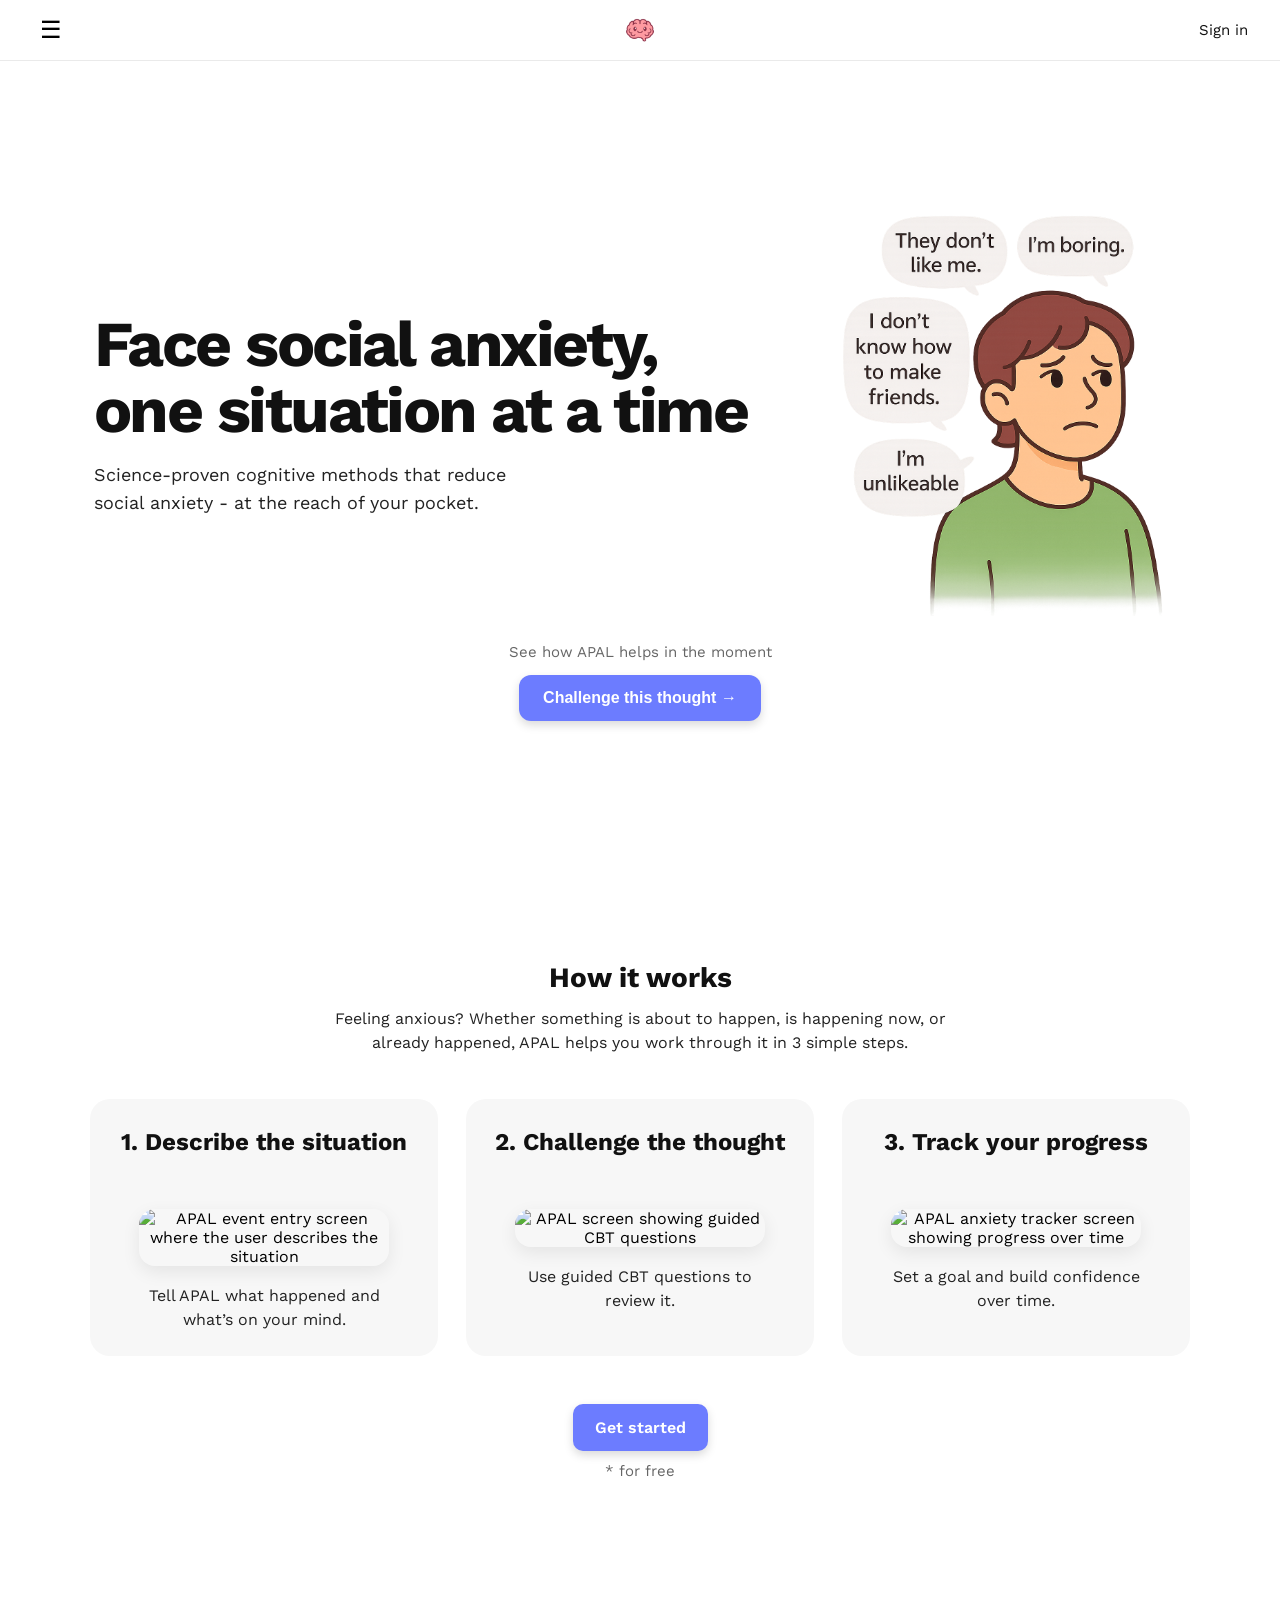
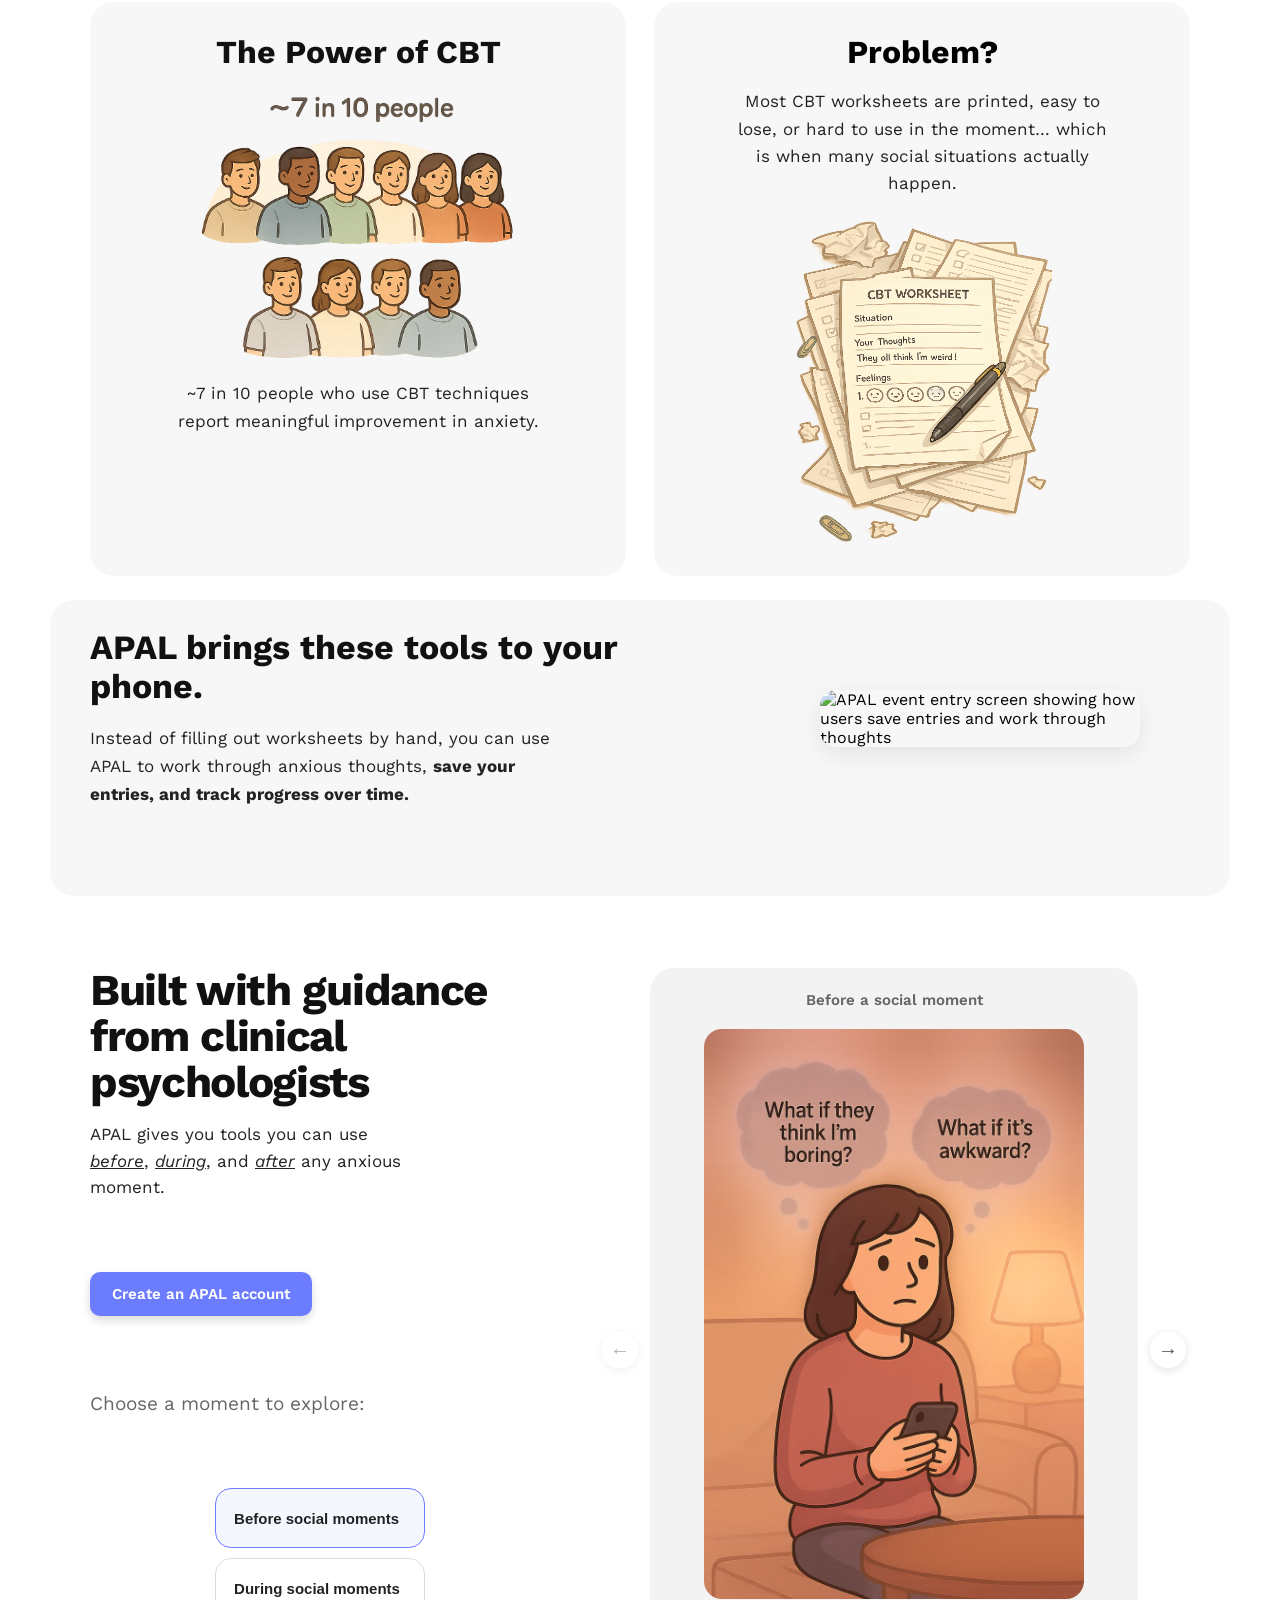
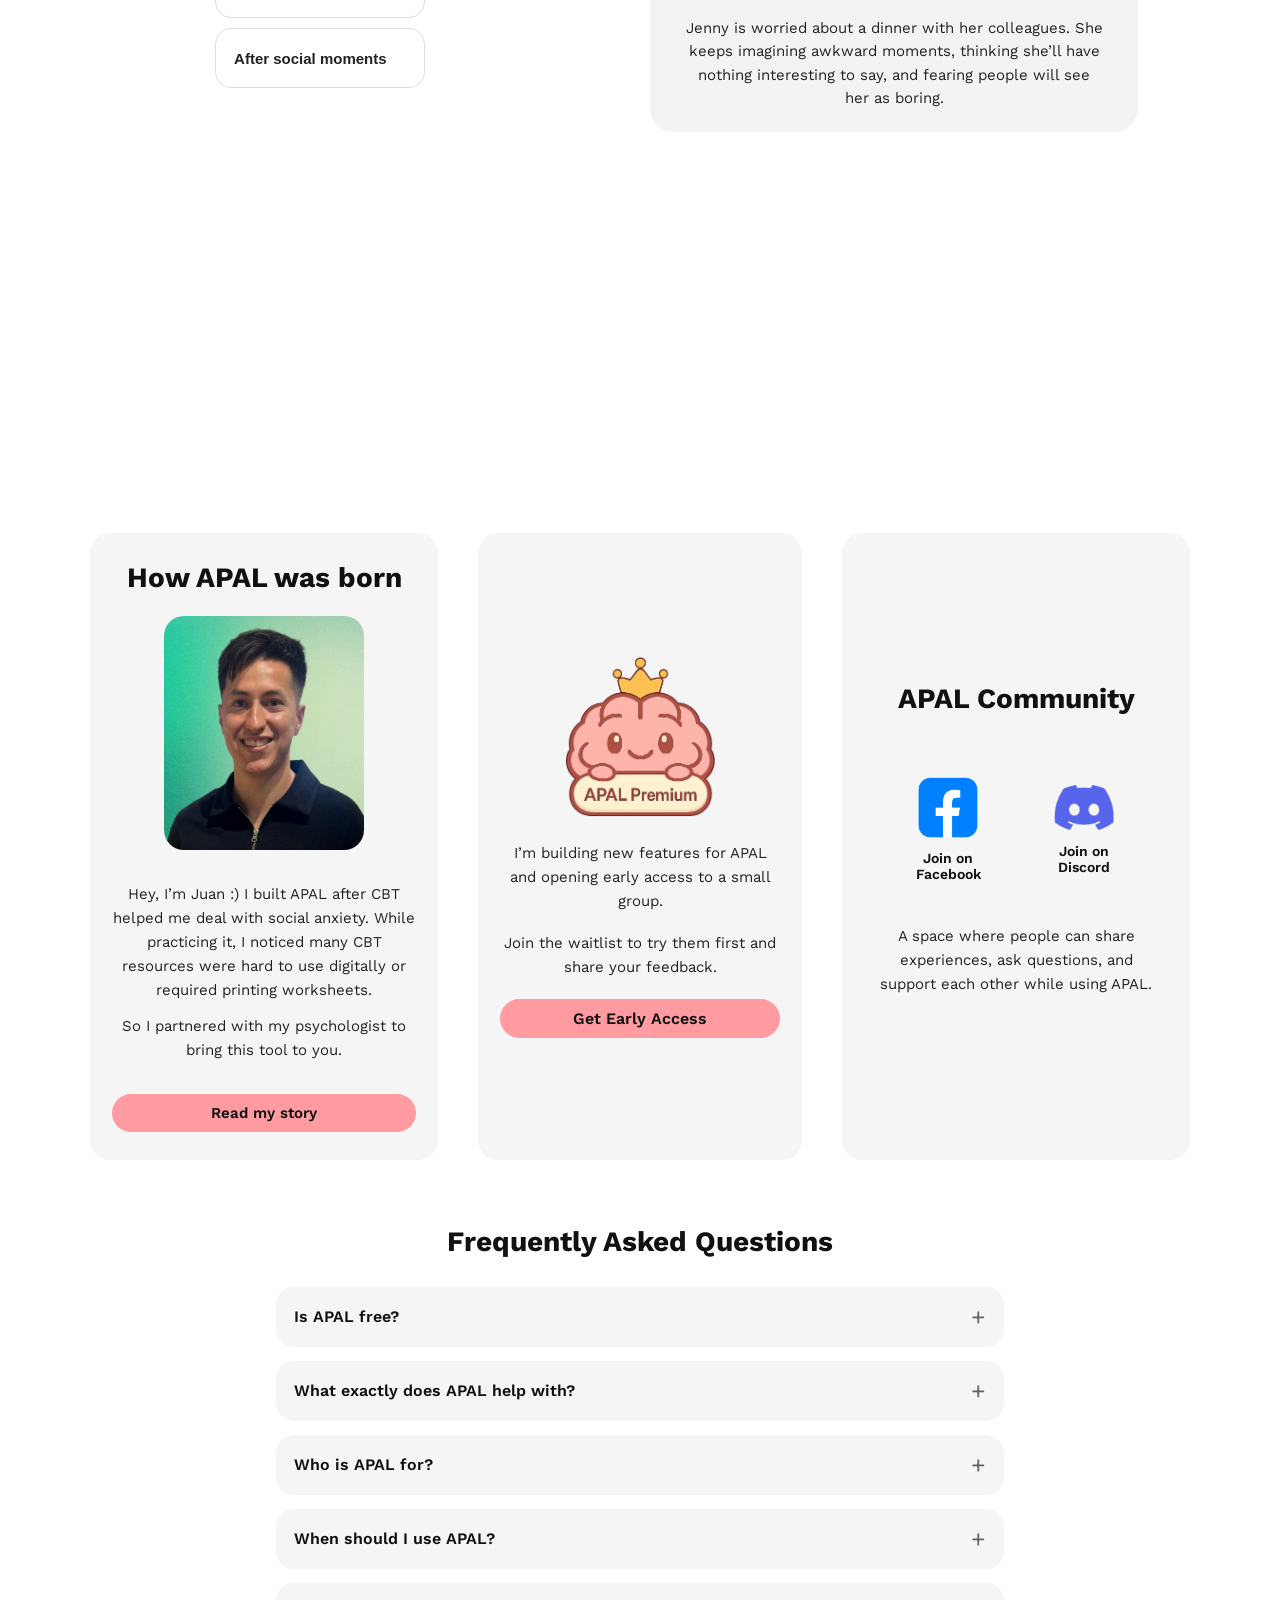
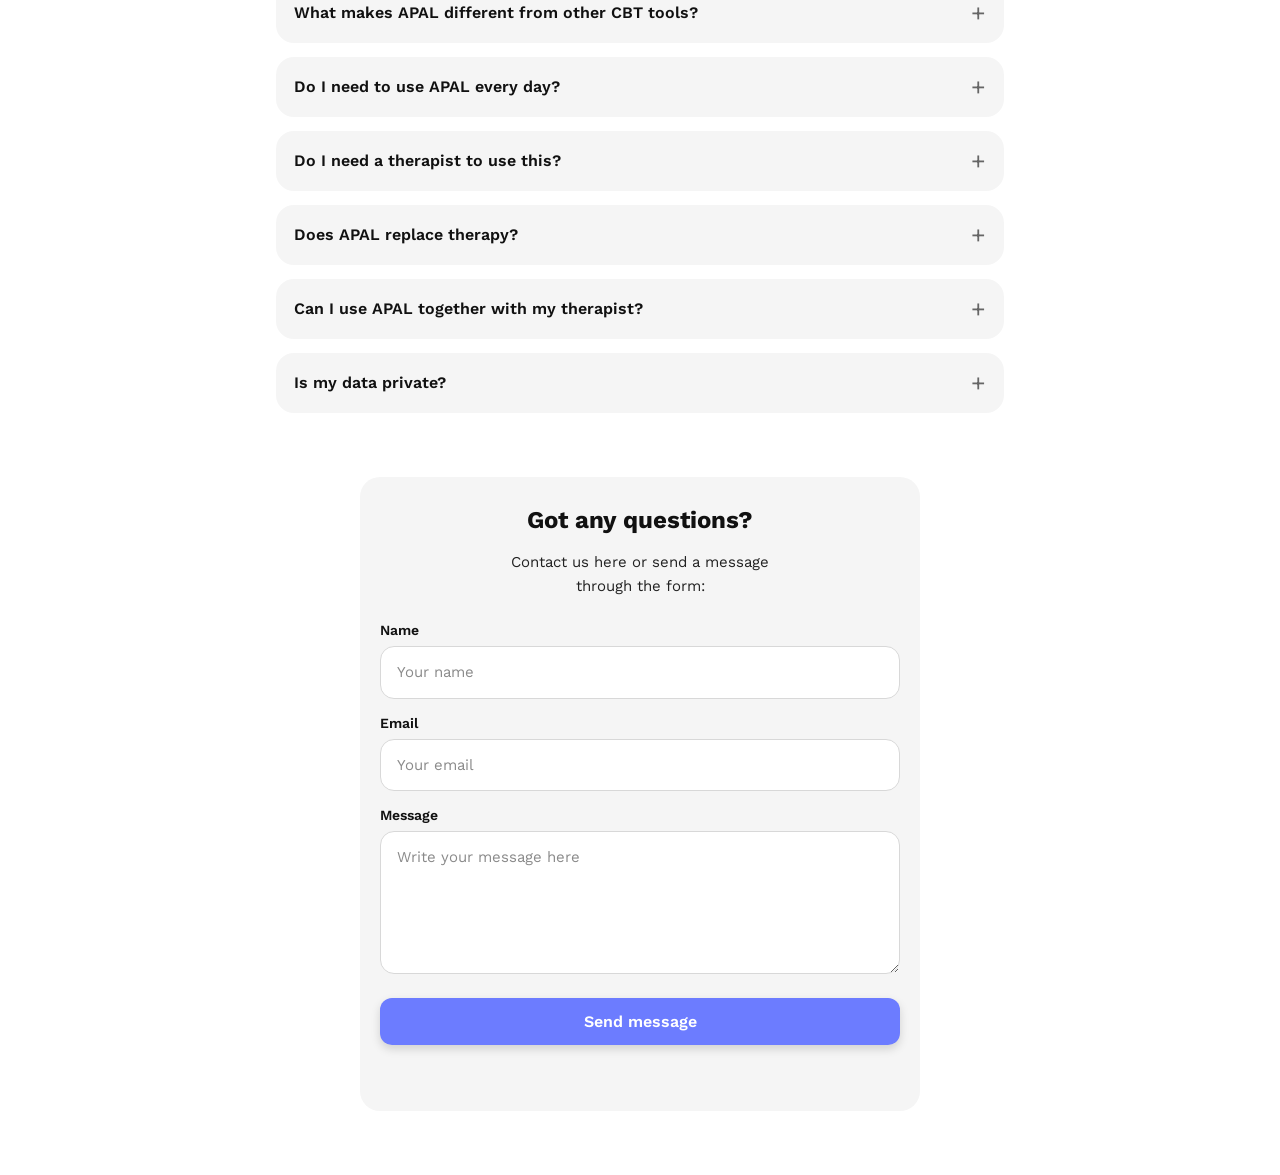
==== commit 671dce4e: "Update landing page files before starting Phase 3" ====
--- a/index.html
+++ b/index.html
@@ -1,605 +1,610 @@
-<!DOCTYPE html>
-<html lang="en">
-  <head>
-    <meta charset="UTF-8">
-    <meta name="viewport" content="width=device-width, initial-scale=1.0">
-    <title>APAL</title>
-    <link rel="stylesheet" href="css/style.css">
-  </head>
-  <body>
-    <header class="site-header">
-      <nav class="nav-bar">
-        <button class="menu-button" id="menuBtn" aria-label="Open menu" aria-expanded="false">
-          ☰
-        </button>
-        <a href="/" class="logo">
-          <img src="images/logo.png" alt="APAL" class="logo-img">
-        </a>
-        <a href="/login" class="login-link">
-          Sign in
-        </a>
-      </nav>
-      <nav class="menu-panel" id="menuPanel" aria-label="Menu">
-        <button class="menu-close" id="menuCloseBtn" aria-label="Close menu">
-          ✕
-        </button>
-        <ul class="menu-list">
-          <li><a href="#how-it-works" id="firstMenuLink">How it works</a></li>
-          <li><a href="#faq">FAQ</a></li>
-          <li><a href="#about">About</a></li>
-          <li><a href="/login">Sign in</a></li>
-        </ul>
-      </nav>
-      <div class="menu-overlay" id="menuOverlay"></div>
-    </header>
-    <main>
-      <section class="hero hero-state-1" id="hero">
-        <div class="hero-text">
-          <h1 class="hero-title">
-            <span>Face social anxiety,</span>
-            <span>one situation at a time</span>
-          </h1>
-          <p class="hero-description">
-            Science-proven cognitive methods that reduce social anxiety - at the reach of your pocket.
-          </p>
-        </div>
-        <!-- State 1 image -->
-        <div class="hero-image hero-image-state-1">
-          <img src="images/mobile-1st-reduced.png" alt="A worried person surrounded by anxious thoughts">
-        </div>
-        <!-- State 2 image -->
-        <div class="hero-image hero-image-state-2">
-          <img src="images/mobile-2nd.png" alt="APAL helping challenge anxious thoughts">
-        </div>
-        <!-- State 1 action-->
-        <div class="challenge-container challenge-state-1">
-          <p class="challenge-helper">
-              See how APAL helps in the moment
-          </p>
-          <button class="challenge-btn" id="challengeThoughtBtn">
-            Challenge this thought →
-          </button>
-        </div>
-        <!-- State 2 action-->
-        <div class="challenge-container challenge-state-2">
-          <p class="challenge-helper">
-            Curious how APAL challenges anxious thoughts? 
-          </p>
-          <a href="#how-it-works" class="challenge-btn challenge-link-btn" id="seeHowBtn">
-            See how APAL works
-          </a>
-        </div>
-      </section>
-      <section class="how-it-works" id="how-it-works">
-        <div class="how-it-works-intro">
-          <h2 class="how-it-works-title">How it works</h2>
-          <p class="how-it-works-description">
-            Feeling anxious? Whether something is about to happen, is happening now, or already happened, APAL helps you work through it in 3 simple steps.
-          </p>
-        </div>
-        <div class="how-it-works-steps">
-          <article class="how-step">
-            <h3 class="how-step-title">
-              1. Describe the situation
-            </h3>
-            <div class="how-step-media">
-              <img src="images/apal-gif-1-reduced.gif" alt="APAL event entry screen where the user describes the situation">
-            </div>
-            <p class="how-step-description">
-              Tell APAL what happened and what’s on your mind.
-            </p>
-          </article>
-          <article class="how-step">
-            <h3 class="how-step-title">2. Challenge the thought</h3>
-            <div class="how-step-media">
-              <img src="images/apal-gif-2-reduced.gif" alt="APAL screen showing guided CBT questions">
-            </div>
-            <p class="how-step-description">
-              Use guided CBT questions to review it.
-            </p>
-          </article>
-          <article class="how-step">
-            <h3 class="how-step-title">3. Track your progress</h3>
-            <div class="how-step-media">
-              <img src="images/apal-gif-3-reduced.gif" alt="APAL anxiety tracker screen showing progress over time">
-            </div>
-            <p class="how-step-description">
-              Set a goal and build confidence over time.
-            </p>
-          </article>
-        </div>
-        <div class="how-it-works-cta">
-          <a href="#signup" class="primary-cta-btn">
-            Get started
-          </a>
-          <p class="cta-helper-text">
-            * for free
-          </p>
-        </div>
-      </section>
-      <section class="cbt-power">
-  <div class="cbt-fact">
-    <h2 class="cbt-power-title">
-      The Power of CBT
-    </h2>
-    <img src="images/7-out-of-10-cbt-fact.png" alt="Illustration showing that around 7 in 10 people improve using CBT techniques" class="cbt-fact-image">
-    <p class="cbt-fact-text">
-      ~7 in 10 people who use CBT techniques report meaningful improvement in anxiety.
-    </p>
-  </div>
-
-  <div class="cbt-problem">
-    <h2 class="cbt-problem-header">
-      Problem?
-    </h2>
-    <p class="cbt-problem-text">
-      Most CBT worksheets are printed, easy to lose, or hard to use in the moment… which is when many social situations actually happen.
-    </p>
-    <img src="images/cbt-sheets-problem.png" alt="Illustration of messy CBT worksheets and papers" class="cbt-problem-image">
-  </div>
-</section>
-      <section class="apal-phone">
-        <div class="apal-phone-text">
-          <h2 class="apal-phone-title">
-            APAL brings these tools to your phone.
-          </h2>
-          <p class="apal-phone-description">
-            Instead of filling out worksheets by hand, you can use APAL to work through anxious thoughts, <strong>save your entries, and track progress over time.</strong>
-          </p>
-        </div>
-        <div class="apal-phone-media">
-          <img src="images/apal-gif-entries-reduced.gif" alt="APAL event entry screen showing how users save entries and work through thoughts" class="apal-phone-image">
-        </div>
-      </section>
-      <!-- Carousel area-->
-<section class="story-section" id="story-section">
-  <div class="story-intro">
-    <h2 class="story-title">Built with guidance from clinical psychologists</h2>
-    <p class="story-description">
-      APAL gives you tools you can use <span class="story-emphasis">before</span>,
-      <span class="story-emphasis">during</span>, and
-      <span class="story-emphasis">after</span> any anxious moment.
-    </p>
-  </div>
-
-  <div class="story-top-cta">
-    <a href="#signup" class="story-top-cta-button">Create an APAL account</a>
-  </div>
-
-  <p class="story-picker-helper">Choose a moment to explore:</p>
-
-  <div class="story-sequence-picker" id="storySequencePicker" aria-label="Choose a story path">
-    <button
-      class="story-sequence-option is-active"
-      data-sequence="before"
-      type="button"
-      aria-pressed="true"
-    >
-      <span class="story-sequence-label">Before social moments</span>
-      <span class="story-sequence-check" aria-hidden="true">✓</span>
-    </button>
-
-    <button
-      class="story-sequence-option"
-      data-sequence="during"
-      type="button"
-      aria-pressed="false"
-    >
-      <span class="story-sequence-label">During social moments</span>
-      <span class="story-sequence-check" aria-hidden="true">✓</span>
-    </button>
-
-    <button
-      class="story-sequence-option"
-      data-sequence="after"
-      type="button"
-      aria-pressed="false"
-    >
-      <span class="story-sequence-label">After social moments</span>
-      <span class="story-sequence-check" aria-hidden="true">✓</span>
-    </button>
-  </div>
-
-  <div class="story-carousel" id="story-carousel" >
-    <button class="story-arrow story-arrow-left" id="storyPrevBtn" aria-label="Previous slide">
-      ←
-    </button>
-
-    <div class="story-viewport">
-      <div class="story-sequence is-active" id="storySequenceBefore" data-sequence-panel="before">
-        <div class="story-track">
-          <article class="story-slide">
-            <p class="story-group-label">Before a social moment</p>
-            <img src="images/before-slides/before-slide-1.png" alt="A person feeling anxious before a social moment" class="story-image">
-            <p class="story-text">
-              Jenny is worried about a dinner with her colleagues. She keeps imagining awkward moments, thinking she’ll have nothing interesting to say, and fearing people will see her as boring.
-            </p>
-          </article>
-
-          <article class="story-slide">
-            <p class="story-group-label">Before a social moment</p>
-            <img src="images/before-slides/before-slide-2.png" alt="APAL asking a CBT question before a social moment" class="story-image">
-            <p class="story-text">
-              When she opens APAL, she writes down her fears and works through a short CBT exercise. APAL helps her question the idea that everyone will judge her, and guides her toward a small, realistic step for the evening.
-            </p>
-          </article>
-
-          <article class="story-slide">
-            <p class="story-group-label">Before a social moment</p>
-            <img src="images/before-slides/before-slide-3.jpg" alt="A calmer social moment after using APAL beforehand" class="story-image">
-            <p class="story-text">
-              After doing the exercise, Jenny feels less overwhelmed and more ready for the dinner. She still feels nervous, but the fear no longer controls the whole picture.
-            </p>
-          </article>
-        </div>
-      </div>
-
-      <div class="story-sequence" id="storySequenceDuring" data-sequence-panel="during">
-        <div class="story-track">
-          <article class="story-slide">
-            <p class="story-group-label">During a social moment</p>
-            <img src="images/during-slides/during-slide-1.jpg" alt="A person feeling anxious during a social moment" class="story-image">
-            <p class="story-text">
-              Andrew is at a party. He starts feeling awkward and notices his mind racing: “I don’t know what to say,” “People can tell I’m uncomfortable,” “I should leave.”
-            </p>
-          </article>
-
-          <article class="story-slide">
-            <p class="story-group-label">During a social moment</p>
-            <img src="images/during-slides/during-slide-2.png" alt="APAL guiding someone during an anxious moment" class="story-image">
-            <p class="story-text">
-              He steps aside, opens APAL, and follows a quick grounding exercise. Then he writes down the thoughts making him spiral. APAL helps him test those thoughts with simple CBT questions.
-            </p>
-          </article>
-
-          <article class="story-slide">
-            <p class="story-group-label">During a social moment</p>
-            <img src="images/during-slides/during-slide-3.png" alt="A person feeling calmer during a social interaction" class="story-image">
-            <p class="story-text">
-              Andrew saves the moment in his Entries so he can reflect on it later. He goes back to the party with a more open approach and starts his first conversation of the night.
-            </p>
-          </article>
-        </div>
-      </div>
-
-      <div class="story-sequence" id="storySequenceAfter" data-sequence-panel="after">
-        <div class="story-track">
-          <article class="story-slide">
-            <p class="story-group-label">After a social moment</p>
-            <img src="images/after-slides/after-slide-1.png" alt="A person replaying a social moment afterwards" class="story-image">
-            <p class="story-text">
-              Ron had a quick chat with his neighbours. As soon as he got home, he started replaying the moment again and again and assuming he sounded strange.
-            </p>
-          </article>
-
-          <article class="story-slide">
-            <p class="story-group-label">After a social moment</p>
-            <img src="images/after-slides/after-slide-2.png" alt="APAL asking a CBT question after a social moment" class="story-image">
-            <p class="story-text">
-              When he found APAL, he finally wrote down the thoughts bothering him. APAL helped him question those assumptions and suggested a small step for the next time he sees them.
-            </p>
-          </article>
-
-          <article class="story-slide">
-            <p class="story-group-label">After a social moment</p>
-            <img src="images/after-slides/after-slide-3.png" alt="A calmer perspective after reflecting with APAL" class="story-image">
-            <p class="story-text">
-              Ron used to get stuck in rumination for days. After using APAL for a while, he’s learned to slow down these thoughts, review them, and move forward instead of staying stuck.
-            </p>
-          </article>
-        </div>
-      </div>
-    </div>
-
-    <button class="story-arrow story-arrow-right" id="storyNextBtn" aria-label="Next slide">
-      →
-    </button>
-  </div>
-
-  <div class="story-sequence-cta" id="storySequenceCta">
-    <p class="story-group-label">Try it for yourself</p>
-    <h3 class="story-cta-title">Ready to use APAL in real moments?</h3>
-    <p class="story-cta-text">
-      Start using tools designed for before, during, and after anxious situations.
-    </p>
-    <a href="#signup" class="story-cta-button">Get started - free</a>
-
-    <button class="story-next-sequence-button" id="storyNextSequenceBtn" type="button">
-      Check APAL during social moments
-    </button>
-  </div>
-</section>
-<div class="bottom-cards-grid">
-  <!-- About Preview -->
-  <section class="about-preview" id="about-preview">
-    <div class="about-card">
-      <h2 class="about-title">How APAL was born</h2>
-      <img
-        src="images/about-preview-image.png"
-        alt="Juan, founder of APAL"
-        class="about-image"
-      />
-
-      <div class="about-text">
-        <p>
-          Hey, I’m Juan :)
-          I built APAL after CBT helped me deal with social anxiety.
-          While practicing it, I noticed many CBT resources were hard to use digitally or required printing worksheets.
-        </p>
-
-        <p>
-          So I partnered with my psychologist to bring this tool to you.
-        </p>
-      </div>
-
-      <a href="#about-section" class="about-button">
-        Read my story
-      </a>
-    </div>
-  </section>
-
-  <!-- Premium Preview -->
-  <section class="premium-preview" id="premium-preview">
-    <div class="premium-card">
-      <img
-        src="images/apal-premium.png"
-        alt="APAL Premium illustration"
-        class="premium-image"
-      />
-
-      <div class="premium-text">
-        <p>
-          I’m building new features for APAL and opening early access to a small group.
-        </p>
-
-        <p>
-          Join the waitlist to try them first and share your feedback.
-        </p>
-      </div>
-
-      <a href="premium-waitlist.html" class="premium-button">
-        Get Early Access
-      </a>
-    </div>
-  </section>
-
-  <!-- Community CTA-->
-  <section class="community-section" id="community">
-    <h2 class="community-title">APAL Community</h2>
-
-    <div class="community-options">
-      <a href="https://facebook.com/your-group" target="_blank" class="community-card">
-        <img src="images/facebook-logo.png" alt="Facebook logo" class="community-icon" />
-        <span class="community-label">Join on Facebook</span>
-      </a>
-
-      <a href="https://discord.gg/your-link" target="_blank" class="community-card">
-        <img src="images/discord-logo.png" alt="Discord logo" class="community-icon" />
-        <span class="community-label">Join on <br> Discord</span>
-      </a>
-    </div>
-
-    <p class="community-description">
-      A space where people can share experiences, ask questions, and support each other while using APAL.
-    </p>
-  </section>
-</div>
-
-<section class="faq-section" id="faq">
-  <div class="faq-intro">
-    <h2 class="faq-title">Frequently Asked Questions</h2>
-  </div>
-
-  <div class="faq-list">
-    <article class="faq-item">
-      <button class="faq-question" type="button">
-        <span>Is APAL free?</span>
-        <span class="faq-icon">+</span>
-      </button>
-      <div class="faq-answer">
-        <p>
-          Yes. The core features of APAL are free to use. We’re currently building a premium version with additional features, which will be tested with a small group of early users.
-        </p>
-        <p>
-          You’ll still be able to use APAL for free. The premium version is optional.
-        </p>
-      </div>
-    </article>
-
-    <article class="faq-item">
-      <button class="faq-question" type="button">
-        <span>What exactly does APAL help with?</span>
-        <span class="faq-icon">+</span>
-      </button>
-      <div class="faq-answer">
-        <p>
-          APAL helps you handle social anxiety using simple CBT-based tools.
-        </p>
-        <p>
-          You can use it to talk through anxious moments, complete short exercises, reflect on past events, and track your progress over time.
-        </p>
-      </div>
-    </article>
-
-    <article class="faq-item">
-      <button class="faq-question" type="button">
-        <span>Who is APAL for?</span>
-        <span class="faq-icon">+</span>
-      </button>
-      <div class="faq-answer">
-        <p>
-          APAL is for anyone dealing with social anxiety or wanting to better understand their thoughts and reactions in social situations.
-        </p>
-      </div>
-    </article>
-
-    <article class="faq-item">
-      <button class="faq-question" type="button">
-        <span>When should I use APAL?</span>
-        <span class="faq-icon">+</span>
-      </button>
-      <div class="faq-answer">
-        <p>
-          You can use APAL before, during, or after a situation that feels stressful.
-        </p>
-        <p>
-          It helps you prepare, reflect on what happened, and stay consistent with your progress.
-        </p>
-      </div>
-    </article>
-
-    <article class="faq-item">
-      <button class="faq-question" type="button">
-        <span>What makes APAL different from other CBT tools?</span>
-        <span class="faq-icon">+</span>
-      </button>
-      <div class="faq-answer">
-        <p>
-          Most CBT tools rely on static worksheets or are not designed for social anxiety.
-        </p>
-        <p>
-          APAL guides you through exercises in a simpler, chat-like way, so it’s easier to reflect, stay consistent, and improve social anxiety over time.
-        </p>
-      </div>
-    </article>
-
-    <article class="faq-item">
-      <button class="faq-question" type="button">
-        <span>Do I need to use APAL every day?</span>
-        <span class="faq-icon">+</span>
-      </button>
-      <div class="faq-answer">
-        <p>
-          No. You can use it whenever you need it. Some people use it daily, while others only use it during specific situations. Both work.
-        </p>
-      </div>
-    </article>
-
-    <article class="faq-item">
-      <button class="faq-question" type="button">
-        <span>Do I need a therapist to use this?</span>
-        <span class="faq-icon">+</span>
-      </button>
-      <div class="faq-answer">
-        <p>
-          No. You can use APAL with or without a therapist.
-        </p>
-        <p>
-          CBT usually works faster when a professional is involved, but many people still benefit from doing the exercises on their own.
-        </p>
-      </div>
-    </article>
-
-    <article class="faq-item">
-      <button class="faq-question" type="button">
-        <span>Does APAL replace therapy?</span>
-        <span class="faq-icon">+</span>
-      </button>
-      <div class="faq-answer">
-        <p>
-          No. APAL is not a replacement for therapy.
-        </p>
-        <p>
-          It is meant to support your CBT journey, keep everything in one place, and make it easier to reflect between sessions.
-        </p>
-        <p>
-          If you don’t have access to therapy, APAL can still help you build useful habits and reduce avoidance, just at a slower pace than working with a clinician.
-        </p>
-      </div>
-    </article>
-
-    <article class="faq-item">
-      <button class="faq-question" type="button">
-        <span>Can I use APAL together with my therapist?</span>
-        <span class="faq-icon">+</span>
-      </button>
-      <div class="faq-answer">
-        <p>
-          Yes. APAL was designed with therapy in mind.
-        </p>
-        <p>
-          You can share your entries, reflections, and progress with your therapist so you both have a clearer picture of your week.
-        </p>
-        <p>
-          If your therapist has suggestions or wants to know more, they can reach out to us anytime. We’re very open to feedback from professionals, since it helps us make APAL better for everyone.
-        </p>
-      </div>
-    </article>
-
-    <article class="faq-item">
-      <button class="faq-question" type="button">
-        <span>Is my data private?</span>
-        <span class="faq-icon">+</span>
-      </button>
-      <div class="faq-answer">
-        <p>
-          Yes. Your entries and reflections are private and secure. We don’t share your data, and you stay in control of what you write.
-        </p>
-      </div>
-    </article>
-  </div>
-</section>
-
-<section class="faq-contact-section" id="faq-contact">
-  <div class="faq-contact-card">
-    <h2 class="faq-contact-title">Got any questions?</h2>
-    <p class="faq-contact-text">
-      Contact us here or send a message through the form:
-    </p>
-
-<form class="contact-form" id="contactForm">
-  <input type="hidden" name="access_key" value="f943d802-9dad-4a36-9ca7-59252b248ee1" />
-  <input type="hidden" name="subject" value="New APAL contact form message" />
-  <input type="checkbox" name="botcheck" class="hidden-bot-field" tabindex="-1" autocomplete="off" />
-
-  <div class="contact-form-field">
-    <label for="contactName" class="contact-label">Name</label>
-    <input
-      type="text"
-      id="contactName"
-      name="name"
-      class="contact-input"
-      placeholder="Your name"
-      required
-    />
-  </div>
-
-  <div class="contact-form-field">
-    <label for="contactEmail" class="contact-label">Email</label>
-    <input
-      type="email"
-      id="contactEmail"
-      name="email"
-      class="contact-input"
-      placeholder="Your email"
-      required
-    />
-  </div>
-
-  <div class="contact-form-field">
-    <label for="contactMessage" class="contact-label">Message</label>
-    <textarea
-      id="contactMessage"
-      name="message"
-      class="contact-textarea"
-      placeholder="Write your message here"
-      rows="5"
-      required
-    ></textarea>
-  </div>
-
-  <button type="submit" class="contact-submit-btn" id="contactSubmitBtn">
-    Send message
-  </button>
-
-  <p class="contact-form-status" id="contactFormStatus" aria-live="polite"></p>
-</form>
-    </div>
-  </div>
-</section>
-
-    </main>
-    <footer></footer>
-    <script src="js/app.js"></script>
-  </body>
+<!DOCTYPE html>
+<html lang="en">
+  <head>
+    <meta charset="UTF-8">
+    <meta name="viewport" content="width=device-width, initial-scale=1.0">
+    <title>APAL</title>
+
+    <link rel="preconnect" href="https://fonts.googleapis.com">
+    <link rel="preconnect" href="https://fonts.gstatic.com" crossorigin>
+    <link href="https://fonts.googleapis.com/css2?family=Work+Sans:wght@400;500;600;700&display=swap" rel="stylesheet">
+
+    <link rel="stylesheet" href="css/style.css">
+  </head>
+  <body>
+    <header class="site-header">
+      <nav class="nav-bar">
+        <button class="menu-button" id="menuBtn" aria-label="Open menu" aria-expanded="false">
+          ☰
+        </button>
+        <a href="/" class="logo">
+          <img src="images/logo.png" alt="APAL" class="logo-img">
+        </a>
+        <a href="/login" class="login-link">
+          Sign in
+        </a>
+      </nav>
+      <nav class="menu-panel" id="menuPanel" aria-label="Menu">
+        <button class="menu-close" id="menuCloseBtn" aria-label="Close menu">
+          ✕
+        </button>
+        <ul class="menu-list">
+          <li><a href="#how-it-works" id="firstMenuLink">How it works</a></li>
+          <li><a href="#faq">FAQ</a></li>
+          <li><a href="#about">About</a></li>
+          <li><a href="/login">Sign in</a></li>
+        </ul>
+      </nav>
+      <div class="menu-overlay" id="menuOverlay"></div>
+    </header>
+    <main>
+      <section class="hero hero-state-1" id="hero">
+        <div class="hero-text">
+          <h1 class="hero-title">
+            <span>Face social anxiety,</span>
+            <span>one situation at a time</span>
+          </h1>
+          <p class="hero-description">
+            Science-proven cognitive methods that reduce social anxiety - at the reach of your pocket.
+          </p>
+        </div>
+        <!-- State 1 image -->
+        <div class="hero-image hero-image-state-1">
+          <img src="images/mobile-1st-reduced.png" alt="A worried person surrounded by anxious thoughts">
+        </div>
+        <!-- State 2 image -->
+        <div class="hero-image hero-image-state-2">
+          <img src="images/mobile-2nd.png" alt="APAL helping challenge anxious thoughts">
+        </div>
+        <!-- State 1 action-->
+        <div class="challenge-container challenge-state-1">
+          <p class="challenge-helper">
+              See how APAL helps in the moment
+          </p>
+          <button class="challenge-btn" id="challengeThoughtBtn">
+            Challenge this thought →
+          </button>
+        </div>
+        <!-- State 2 action-->
+        <div class="challenge-container challenge-state-2">
+          <p class="challenge-helper">
+            Curious how APAL challenges anxious thoughts? 
+          </p>
+          <a href="#how-it-works" class="challenge-btn challenge-link-btn" id="seeHowBtn">
+            See how APAL works
+          </a>
+        </div>
+      </section>
+      <section class="how-it-works" id="how-it-works">
+        <div class="how-it-works-intro">
+          <h2 class="how-it-works-title">How it works</h2>
+          <p class="how-it-works-description">
+            Feeling anxious? Whether something is about to happen, is happening now, or already happened, APAL helps you work through it in 3 simple steps.
+          </p>
+        </div>
+        <div class="how-it-works-steps">
+          <article class="how-step">
+            <h3 class="how-step-title">
+              1. Describe the situation
+            </h3>
+            <div class="how-step-media">
+              <img src="images/apal-gif-1-reduced.gif" alt="APAL event entry screen where the user describes the situation">
+            </div>
+            <p class="how-step-description">
+              Tell APAL what happened and what’s on your mind.
+            </p>
+          </article>
+          <article class="how-step">
+            <h3 class="how-step-title">2. Challenge the thought</h3>
+            <div class="how-step-media">
+              <img src="images/apal-gif-2-reduced.gif" alt="APAL screen showing guided CBT questions">
+            </div>
+            <p class="how-step-description">
+              Use guided CBT questions to review it.
+            </p>
+          </article>
+          <article class="how-step">
+            <h3 class="how-step-title">3. Track your progress</h3>
+            <div class="how-step-media">
+              <img src="images/apal-gif-3-reduced.gif" alt="APAL anxiety tracker screen showing progress over time">
+            </div>
+            <p class="how-step-description">
+              Set a goal and build confidence over time.
+            </p>
+          </article>
+        </div>
+        <div class="how-it-works-cta">
+          <a href="/auth/signup.html" class="primary-cta-btn">
+            Get started
+          </a>
+          <p class="cta-helper-text">
+            * for free
+          </p>
+        </div>
+      </section>
+      <section class="cbt-power">
+  <div class="cbt-fact">
+    <h2 class="cbt-power-title">
+      The Power of CBT
+    </h2>
+    <img src="images/7-out-of-10-cbt-fact.png" alt="Illustration showing that around 7 in 10 people improve using CBT techniques" class="cbt-fact-image">
+    <p class="cbt-fact-text">
+      ~7 in 10 people who use CBT techniques report meaningful improvement in anxiety.
+    </p>
+  </div>
+
+  <div class="cbt-problem">
+    <h2 class="cbt-problem-header">
+      Problem?
+    </h2>
+    <p class="cbt-problem-text">
+      Most CBT worksheets are printed, easy to lose, or hard to use in the moment… which is when many social situations actually happen.
+    </p>
+    <img src="images/cbt-sheets-problem.png" alt="Illustration of messy CBT worksheets and papers" class="cbt-problem-image">
+  </div>
+</section>
+      <section class="apal-phone">
+        <div class="apal-phone-text">
+          <h2 class="apal-phone-title">
+            APAL brings these tools to your phone.
+          </h2>
+          <p class="apal-phone-description">
+            Instead of filling out worksheets by hand, you can use APAL to work through anxious thoughts, <strong>save your entries, and track progress over time.</strong>
+          </p>
+        </div>
+        <div class="apal-phone-media">
+          <img src="images/apal-gif-entries-reduced.gif" alt="APAL event entry screen showing how users save entries and work through thoughts" class="apal-phone-image">
+        </div>
+      </section>
+      <!-- Carousel area-->
+<section class="story-section" id="story-section">
+  <div class="story-intro">
+    <h2 class="story-title">Built with guidance from clinical psychologists</h2>
+    <p class="story-description">
+      APAL gives you tools you can use <span class="story-emphasis">before</span>,
+      <span class="story-emphasis">during</span>, and
+      <span class="story-emphasis">after</span> any anxious moment.
+    </p>
+  </div>
+
+  <div class="story-top-cta">
+    <a href="/auth/signup.html" class="story-top-cta-button">Create an APAL account</a>
+  </div>
+
+  <p class="story-picker-helper">Choose a moment to explore:</p>
+
+  <div class="story-sequence-picker" id="storySequencePicker" aria-label="Choose a story path">
+    <button
+      class="story-sequence-option is-active"
+      data-sequence="before"
+      type="button"
+      aria-pressed="true"
+    >
+      <span class="story-sequence-label">Before social moments</span>
+      <span class="story-sequence-check" aria-hidden="true">✓</span>
+    </button>
+
+    <button
+      class="story-sequence-option"
+      data-sequence="during"
+      type="button"
+      aria-pressed="false"
+    >
+      <span class="story-sequence-label">During social moments</span>
+      <span class="story-sequence-check" aria-hidden="true">✓</span>
+    </button>
+
+    <button
+      class="story-sequence-option"
+      data-sequence="after"
+      type="button"
+      aria-pressed="false"
+    >
+      <span class="story-sequence-label">After social moments</span>
+      <span class="story-sequence-check" aria-hidden="true">✓</span>
+    </button>
+  </div>
+
+  <div class="story-carousel" id="story-carousel" >
+    <button class="story-arrow story-arrow-left" id="storyPrevBtn" aria-label="Previous slide">
+      ←
+    </button>
+
+    <div class="story-viewport">
+      <div class="story-sequence is-active" id="storySequenceBefore" data-sequence-panel="before">
+        <div class="story-track">
+          <article class="story-slide">
+            <p class="story-group-label">Before a social moment</p>
+            <img src="images/before-slides/before-slide-1.png" alt="A person feeling anxious before a social moment" class="story-image">
+            <p class="story-text">
+              Jenny is worried about a dinner with her colleagues. She keeps imagining awkward moments, thinking she’ll have nothing interesting to say, and fearing people will see her as boring.
+            </p>
+          </article>
+
+          <article class="story-slide">
+            <p class="story-group-label">Before a social moment</p>
+            <img src="images/before-slides/before-slide-2.png" alt="APAL asking a CBT question before a social moment" class="story-image">
+            <p class="story-text">
+              When she opens APAL, she writes down her fears and works through a short CBT exercise. APAL helps her question the idea that everyone will judge her, and guides her toward a small, realistic step for the evening.
+            </p>
+          </article>
+
+          <article class="story-slide">
+            <p class="story-group-label">Before a social moment</p>
+            <img src="images/before-slides/before-slide-3.jpg" alt="A calmer social moment after using APAL beforehand" class="story-image">
+            <p class="story-text">
+              After doing the exercise, Jenny feels less overwhelmed and more ready for the dinner. She still feels nervous, but the fear no longer controls the whole picture.
+            </p>
+          </article>
+        </div>
+      </div>
+
+      <div class="story-sequence" id="storySequenceDuring" data-sequence-panel="during">
+        <div class="story-track">
+          <article class="story-slide">
+            <p class="story-group-label">During a social moment</p>
+            <img src="images/during-slides/during-slide-1.jpg" alt="A person feeling anxious during a social moment" class="story-image">
+            <p class="story-text">
+              Andrew is at a party. He starts feeling awkward and notices his mind racing: “I don’t know what to say,” “People can tell I’m uncomfortable,” “I should leave.”
+            </p>
+          </article>
+
+          <article class="story-slide">
+            <p class="story-group-label">During a social moment</p>
+            <img src="images/during-slides/during-slide-2.png" alt="APAL guiding someone during an anxious moment" class="story-image">
+            <p class="story-text">
+              He steps aside, opens APAL, and follows a quick grounding exercise. Then he writes down the thoughts making him spiral. APAL helps him test those thoughts with simple CBT questions.
+            </p>
+          </article>
+
+          <article class="story-slide">
+            <p class="story-group-label">During a social moment</p>
+            <img src="images/during-slides/during-slide-3.png" alt="A person feeling calmer during a social interaction" class="story-image">
+            <p class="story-text">
+              Andrew saves the moment in his Entries so he can reflect on it later. He goes back to the party with a more open approach and starts his first conversation of the night.
+            </p>
+          </article>
+        </div>
+      </div>
+
+      <div class="story-sequence" id="storySequenceAfter" data-sequence-panel="after">
+        <div class="story-track">
+          <article class="story-slide">
+            <p class="story-group-label">After a social moment</p>
+            <img src="images/after-slides/after-slide-1.png" alt="A person replaying a social moment afterwards" class="story-image">
+            <p class="story-text">
+              Ron had a quick chat with his neighbours. As soon as he got home, he started replaying the moment again and again and assuming he sounded strange.
+            </p>
+          </article>
+
+          <article class="story-slide">
+            <p class="story-group-label">After a social moment</p>
+            <img src="images/after-slides/after-slide-2.png" alt="APAL asking a CBT question after a social moment" class="story-image">
+            <p class="story-text">
+              When he found APAL, he finally wrote down the thoughts bothering him. APAL helped him question those assumptions and suggested a small step for the next time he sees them.
+            </p>
+          </article>
+
+          <article class="story-slide">
+            <p class="story-group-label">After a social moment</p>
+            <img src="images/after-slides/after-slide-3.png" alt="A calmer perspective after reflecting with APAL" class="story-image">
+            <p class="story-text">
+              Ron used to get stuck in rumination for days. After using APAL for a while, he’s learned to slow down these thoughts, review them, and move forward instead of staying stuck.
+            </p>
+          </article>
+        </div>
+      </div>
+    </div>
+
+    <button class="story-arrow story-arrow-right" id="storyNextBtn" aria-label="Next slide">
+      →
+    </button>
+  </div>
+
+  <div class="story-sequence-cta" id="storySequenceCta">
+    <p class="story-group-label">Try it for yourself</p>
+    <h3 class="story-cta-title">Ready to use APAL in real moments?</h3>
+    <p class="story-cta-text">
+      Start using tools designed for before, during, and after anxious situations.
+    </p>
+    <a href="/auth/signup.html" class="story-cta-button">Get started - free</a>
+
+    <button class="story-next-sequence-button" id="storyNextSequenceBtn" type="button">
+      Check APAL during social moments
+    </button>
+  </div>
+</section>
+<div class="bottom-cards-grid">
+  <!-- About Preview -->
+  <section class="about-preview" id="about-preview">
+    <div class="about-card">
+      <h2 class="about-title">How APAL was born</h2>
+      <img
+        src="images/about-preview-image.png"
+        alt="Juan, founder of APAL"
+        class="about-image"
+      />
+
+      <div class="about-text">
+        <p>
+          Hey, I’m Juan :)
+          I built APAL after CBT helped me deal with social anxiety.
+          While practicing it, I noticed many CBT resources were hard to use digitally or required printing worksheets.
+        </p>
+
+        <p>
+          So I partnered with my psychologist to bring this tool to you.
+        </p>
+      </div>
+
+      <a href="#about-section" class="about-button">
+        Read my story
+      </a>
+    </div>
+  </section>
+
+  <!-- Premium Preview -->
+  <section class="premium-preview" id="premium-preview">
+    <div class="premium-card">
+      <img
+        src="images/apal-premium.png"
+        alt="APAL Premium illustration"
+        class="premium-image"
+      />
+
+      <div class="premium-text">
+        <p>
+          I’m building new features for APAL and opening early access to a small group.
+        </p>
+
+        <p>
+          Join the waitlist to try them first and share your feedback.
+        </p>
+      </div>
+
+      <a href="premium-waitlist.html" class="premium-button">
+        Get Early Access
+      </a>
+    </div>
+  </section>
+
+  <!-- Community CTA-->
+  <section class="community-section" id="community">
+    <h2 class="community-title">APAL Community</h2>
+
+    <div class="community-options">
+      <a href="https://facebook.com/your-group" target="_blank" class="community-card">
+        <img src="images/facebook-logo.png" alt="Facebook logo" class="community-icon" />
+        <span class="community-label">Join on Facebook</span>
+      </a>
+
+      <a href="https://discord.gg/your-link" target="_blank" class="community-card">
+        <img src="images/discord-logo.png" alt="Discord logo" class="community-icon" />
+        <span class="community-label">Join on <br> Discord</span>
+      </a>
+    </div>
+
+    <p class="community-description">
+      A space where people can share experiences, ask questions, and support each other while using APAL.
+    </p>
+  </section>
+</div>
+
+<section class="faq-section" id="faq">
+  <div class="faq-intro">
+    <h2 class="faq-title">Frequently Asked Questions</h2>
+  </div>
+
+  <div class="faq-list">
+    <article class="faq-item">
+      <button class="faq-question" type="button">
+        <span>Is APAL free?</span>
+        <span class="faq-icon">+</span>
+      </button>
+      <div class="faq-answer">
+        <p>
+          Yes. The core features of APAL are free to use. We’re currently building a premium version with additional features, which will be tested with a small group of early users.
+        </p>
+        <p>
+          You’ll still be able to use APAL for free. The premium version is optional.
+        </p>
+      </div>
+    </article>
+
+    <article class="faq-item">
+      <button class="faq-question" type="button">
+        <span>What exactly does APAL help with?</span>
+        <span class="faq-icon">+</span>
+      </button>
+      <div class="faq-answer">
+        <p>
+          APAL helps you handle social anxiety using simple CBT-based tools.
+        </p>
+        <p>
+          You can use it to talk through anxious moments, complete short exercises, reflect on past events, and track your progress over time.
+        </p>
+      </div>
+    </article>
+
+    <article class="faq-item">
+      <button class="faq-question" type="button">
+        <span>Who is APAL for?</span>
+        <span class="faq-icon">+</span>
+      </button>
+      <div class="faq-answer">
+        <p>
+          APAL is for anyone dealing with social anxiety or wanting to better understand their thoughts and reactions in social situations.
+        </p>
+      </div>
+    </article>
+
+    <article class="faq-item">
+      <button class="faq-question" type="button">
+        <span>When should I use APAL?</span>
+        <span class="faq-icon">+</span>
+      </button>
+      <div class="faq-answer">
+        <p>
+          You can use APAL before, during, or after a situation that feels stressful.
+        </p>
+        <p>
+          It helps you prepare, reflect on what happened, and stay consistent with your progress.
+        </p>
+      </div>
+    </article>
+
+    <article class="faq-item">
+      <button class="faq-question" type="button">
+        <span>What makes APAL different from other CBT tools?</span>
+        <span class="faq-icon">+</span>
+      </button>
+      <div class="faq-answer">
+        <p>
+          Most CBT tools rely on static worksheets or are not designed for social anxiety.
+        </p>
+        <p>
+          APAL guides you through exercises in a simpler, chat-like way, so it’s easier to reflect, stay consistent, and improve social anxiety over time.
+        </p>
+      </div>
+    </article>
+
+    <article class="faq-item">
+      <button class="faq-question" type="button">
+        <span>Do I need to use APAL every day?</span>
+        <span class="faq-icon">+</span>
+      </button>
+      <div class="faq-answer">
+        <p>
+          No. You can use it whenever you need it. Some people use it daily, while others only use it during specific situations. Both work.
+        </p>
+      </div>
+    </article>
+
+    <article class="faq-item">
+      <button class="faq-question" type="button">
+        <span>Do I need a therapist to use this?</span>
+        <span class="faq-icon">+</span>
+      </button>
+      <div class="faq-answer">
+        <p>
+          No. You can use APAL with or without a therapist.
+        </p>
+        <p>
+          CBT usually works faster when a professional is involved, but many people still benefit from doing the exercises on their own.
+        </p>
+      </div>
+    </article>
+
+    <article class="faq-item">
+      <button class="faq-question" type="button">
+        <span>Does APAL replace therapy?</span>
+        <span class="faq-icon">+</span>
+      </button>
+      <div class="faq-answer">
+        <p>
+          No. APAL is not a replacement for therapy.
+        </p>
+        <p>
+          It is meant to support your CBT journey, keep everything in one place, and make it easier to reflect between sessions.
+        </p>
+        <p>
+          If you don’t have access to therapy, APAL can still help you build useful habits and reduce avoidance, just at a slower pace than working with a clinician.
+        </p>
+      </div>
+    </article>
+
+    <article class="faq-item">
+      <button class="faq-question" type="button">
+        <span>Can I use APAL together with my therapist?</span>
+        <span class="faq-icon">+</span>
+      </button>
+      <div class="faq-answer">
+        <p>
+          Yes. APAL was designed with therapy in mind.
+        </p>
+        <p>
+          You can share your entries, reflections, and progress with your therapist so you both have a clearer picture of your week.
+        </p>
+        <p>
+          If your therapist has suggestions or wants to know more, they can reach out to us anytime. We’re very open to feedback from professionals, since it helps us make APAL better for everyone.
+        </p>
+      </div>
+    </article>
+
+    <article class="faq-item">
+      <button class="faq-question" type="button">
+        <span>Is my data private?</span>
+        <span class="faq-icon">+</span>
+      </button>
+      <div class="faq-answer">
+        <p>
+          Yes. Your entries and reflections are private and secure. We don’t share your data, and you stay in control of what you write.
+        </p>
+      </div>
+    </article>
+  </div>
+</section>
+
+<section class="faq-contact-section" id="faq-contact">
+  <div class="faq-contact-card">
+    <h2 class="faq-contact-title">Got any questions?</h2>
+    <p class="faq-contact-text">
+      Contact us here or send a message through the form:
+    </p>
+
+<form class="contact-form" id="contactForm">
+  <input type="hidden" name="access_key" value="f943d802-9dad-4a36-9ca7-59252b248ee1" />
+  <input type="hidden" name="subject" value="New APAL contact form message" />
+  <input type="checkbox" name="botcheck" class="hidden-bot-field" tabindex="-1" autocomplete="off" />
+
+  <div class="contact-form-field">
+    <label for="contactName" class="contact-label">Name</label>
+    <input
+      type="text"
+      id="contactName"
+      name="name"
+      class="contact-input"
+      placeholder="Your name"
+      required
+    />
+  </div>
+
+  <div class="contact-form-field">
+    <label for="contactEmail" class="contact-label">Email</label>
+    <input
+      type="email"
+      id="contactEmail"
+      name="email"
+      class="contact-input"
+      placeholder="Your email"
+      required
+    />
+  </div>
+
+  <div class="contact-form-field">
+    <label for="contactMessage" class="contact-label">Message</label>
+    <textarea
+      id="contactMessage"
+      name="message"
+      class="contact-textarea"
+      placeholder="Write your message here"
+      rows="5"
+      required
+    ></textarea>
+  </div>
+
+  <button type="submit" class="contact-submit-btn" id="contactSubmitBtn">
+    Send message
+  </button>
+
+  <p class="contact-form-status" id="contactFormStatus" aria-live="polite"></p>
+</form>
+    </div>
+  </div>
+</section>
+
+    </main>
+    <footer></footer>
+    <script src="js/app.js"></script>
+  </body>
 </html>
--- a/css/style.css
+++ b/css/style.css
@@ -1,1770 +1,2033 @@
-/* 1) Small reset so spacing is predictable */
-* {
-  box-sizing: border-box;
-}
-
-html {
-  scroll-behavior: smooth;
-}
-
-img {
-  max-width: 100%;
-}
-
-body {
-  margin: 0;
-  font-family: Arial, sans-serif;
-}
-
-/* When the menu is open, prevent scrolling the page */
-body.menu-open {
-  overflow: hidden;
-}
-
-/* 2) Basic header look */
-.site-header {
-  position: sticky;
-  top: 0;
-  z-index: 3000; /*header stays above menu*/
-  border-bottom: 1px solid #eaeaea;
-  background: white;
-}
-
-/* 3) NAV LAYOUT (mobile-first, logo truly centered) */
-.nav-bar {
-  display: flex;
-  align-items: center;
-  padding: 12px 16px;
-}
-
-/* Left + right take the same width so the logo can be centered */
-.menu-button,
-.login-link {
-  width: 80px;
-}
-
-/* Left button aligns left, right link aligns right */
-.menu-button {
-  background: transparent;
-  border: none;
-  font-size: 22px;
-  cursor: pointer;
-  padding: 8px;
-  text-align: left;
-}
-
-.login-link {
-  text-decoration: none;
-  color: #111;
-  font-size: 14px;
-  text-align: right;
-}
-
-/* Logo sits in the real center */
-.logo {
-  text-decoration: none;
-  color: #111;
-  font-weight: 700;
-  margin: 0 auto;
-}
-/*logo image adjusted to nav bar*/
-.logo-img {
-  height: 40px;
-  width: auto;
-  display: block;
-}
-
-/* Menu panel (mobile) */
-.menu-panel {
-  position: fixed;
-  top: 0;
-  left: 0;
-
-  width: 280px;
-  height: 100vh;
-
-  background: white;
-  border-right: 1px solid #eaeaea;
-
-  padding: 16px;
-  padding-top: 56px; /* space so links don’t sit under the X */
-
-  /* hidden by default */
-  transform: translateX(-100%);
-  transition: transform 200ms ease;
-
-  /* make sure it sits above the page */
-  z-index: 2000;
-}
-
-/* Close button inside the menu panel */
-
-.menu-close {
-  position: absolute;
-  top: 12px;
-  right: 12px;
-  background: transparent;
-  border: none;
-  font-size: 22px;
-  cursor: pointer;
-  padding: 8px;
-  margin-bottom: 10px;
-}
-
-.menu-list {
-  list-style: none;
-  padding: 0;
-  margin: 0;
-
-  display: flex;
-  flex-direction: column;
-  gap: 10px;
-}
-
-.menu-list a {
-  text-decoration: none;
-  color: #111;
-
-  padding: 10px 12px;
-  border-radius: 8px;
-}
-
-.menu-list a:hover {
-  background: #f3f3f3;
-}
-
-/* This class will be added later with JS */
-.menu-panel.is-open {
-  transform: translateX(0);
-}
-.menu-overlay {
-  position: fixed;
-  top: 0;
-  left: 0;
-
-  width: 100%;
-  height: 100vh;
-
-  background: rgba(0,0,0,0.4);
-
-  /* hidden by default */
-  opacity: 0;
-  pointer-events: none;
-
-  transition: opacity 200ms ease;
-  z-index: 1500; /* sits below the menu panel but above the page */
-}
-.menu-overlay.is-visible {
-  opacity: 1;
-  pointer-events: auto;
-}
-
-/* 4) Desktop tweaks */
-@media (min-width: 900px) {
-  .nav-bar {
-    padding: 16px 32px;
-  }
-
-  .menu-button {
-    font-size: 24px;
-  }
-
-  .login-link {
-    font-size: 15px;
-  }
-}
-
-/* hero section */
-.hero {
-  padding: 24px 20px 32px;
-  min-height: calc(100vh - 72px);
-  display: flex;
-  flex-direction: column;
-  justify-content: center;
-  gap: 18px;
-}
-
-.hero-text {
-  text-align: center;
-  max-width: 340px;
-  margin: 0 auto;
-}
-
-.hero-title {
-  margin: 0;
-  font-size: 34px;
-  line-height: 1.02;
-  letter-spacing: -0.03em;
-  font-weight: 700;
-  color: #111;
-}
-
-.hero-description {
-  margin: 14px 0 0;
-  font-size: 16px;
-  line-height: 1.5;
-  color: #222;
-}
-
-.hero-image {
-  margin-top: 0;
-  text-align: center;
-}
-
-.hero-image img {
-  width: 100%;
-  max-width: 250px;
-  height: auto;
-  display: block;
-  margin: 0 auto;
-  transform: none;
-}
-
-.challenge-container {
-  margin-top: 0;
-  text-align: center;
-}
-
-.challenge-helper {
-  margin: 0 0 14px;
-  font-size: 15px;
-  line-height: 1.4;
-  color: #666;
-}
-
-.challenge-btn {
-  background-color: #6c7cff;
-  color: white;
-  font-size: 16px;
-  font-weight: 600;
-  border: none;
-  border-radius: 10px;
-  padding: 14px 22px;
-  cursor: pointer;
-  box-shadow: 0 4px 10px rgba(0, 0, 0, 0.15);
-  transition: transform 0.15s ease, box-shadow 0.15s ease;
-}
-
-.challenge-btn:hover {
-  transform: translateY(-1px);
-  box-shadow: 0 6px 14px rgba(0, 0, 0, 0.18);
-}
-
-.challenge-btn:active {
-  transform: translateY(0);
-  box-shadow: 0 3px 8px rgba(0, 0, 0, 0.14);
-}
-
-/* Default state: State 1 visible */
-.hero-state-1 .hero-image-state-2,
-.hero-state-1 .challenge-state-2 {
-  display: none;
-}
-
-/* When hero switches to State 2 */
-.hero-state-2 .hero-image-state-1,
-.hero-state-2 .challenge-state-1 {
-  display: none;
-}
-
-/* Second button hero state 2 */
-.challenge-link-btn {
-  display: inline-block;
-  text-decoration: none;
-}
-
-/* how it works section */
-.how-it-works {
-  padding: 70px 16px 64px;
-}
-
-.how-it-works-intro {
-  text-align: center;
-}
-
-.how-it-works-title {
-  margin: 0;
-  font-size: 28px;
-  line-height: 1.2;
-  font-weight: 700;
-  color: #111;
-}
-
-.how-it-works-description {
-  margin: 12px 0 0;
-  font-size: 16px;
-  line-height: 1.5;
-  color: #222;
-}
-
-.how-it-works-steps {
-  margin-top: 32px;
-  display: flex;
-  flex-direction: column;
-  gap: 40px;
-}
-
-.how-step {
-  text-align: center;
-}
-
-.how-step-title {
-  margin: 0;
-  font-size: 22px;
-  line-height: 1.3;
-  font-weight: 700;
-  color: #111;
-}
-
-.how-step-media {
-  margin-top: 24px;
-}
-
-.how-step-media img {
-  width: 80%;
-  max-width: 420px;
-  height: auto;
-  display: block;
-  margin: 0 auto;
-  border-radius: 16px;
-  box-shadow: 0 6px 18px rgba(0,0,0,0.08);
-}
-
-.how-step-description {
-  margin: 16px 0 0;
-  font-size: 16px;
-  line-height: 1.5;
-  color: #222;
-}
-
-.how-it-works-cta {
-  margin-top: 40px;
-  text-align: center;
-}
-
-.primary-cta-btn {
-  display: inline-block;
-  background-color: #6c7cff;
-  color: white;
-  font-size: 16px;
-  font-weight: 600;
-  text-decoration: none;
-  border-radius: 10px;
-  padding: 14px 22px;
-  box-shadow: 0 4px 10px rgba(0, 0, 0, 0.15);
-}
-
-.cta-helper-text {
-  margin: 10px 0 0;
-  font-size: 15px;
-  line-height: 1.4;
-  color: #666;
-}
-
-@media (min-width: 1100px) {
-  .how-it-works {
-    max-width: 1180px;
-    margin: 0 auto;
-    padding: 88px 40px 80px;
-  }
-
-  .how-it-works-intro {
-    max-width: 760px;
-    margin: 0 auto;
-  }
-
-  .how-it-works-description {
-    max-width: 62ch;
-    margin-left: auto;
-    margin-right: auto;
-  }
-
-  .how-it-works-steps {
-    margin-top: 44px;
-    display: grid;
-    grid-template-columns: repeat(3, 1fr);
-    gap: 28px;
-    align-items: start;
-  }
-
-  .how-step {
-    background: #f7f7f7;
-    border-radius: 20px;
-    padding: 28px 20px 24px;
-    text-align: center;
-    height: 100%;
-  }
-
-  .how-step-title {
-    font-size: 24px;
-    line-height: 1.3;
-    min-height: 62px;
-  }
-
-  .how-step-media {
-    margin-top: 20px;
-  }
-
-  .how-step-media img {
-    width: 100%;
-    max-width: 250px;
-    margin: 0 auto;
-  }
-
-  .how-step-description {
-    margin-top: 18px;
-    max-width: 26ch;
-    margin-left: auto;
-    margin-right: auto;
-  }
-
-  .how-it-works-cta {
-    margin-top: 48px;
-  }
-}
-
-/* CBT Power section */
-
-.cbt-power {
-  padding: 0;
-  text-align: center;
-}
-
-.cbt-power-title {
-  margin: 0;
-  font-size: 28px;
-  font-weight: 700;
-  color: #111;
-}
-
-.cbt-fact {
-  margin-top: 28px;
-}
-
-.cbt-fact-image {
-  width: 85%;
-  max-width: 420px;
-  height: auto;
-  display: block;
-  margin: 0 auto;
-}
-
-.cbt-fact-text {
-  margin-top: 16px;
-  font-size: 16px;
-  line-height: 1.5;
-  color: #222;
-}
-
-.cbt-problem {
-  margin-top: 36px;
-}
-
-.cbt-problem-text {
-  font-size: 16px;
-  line-height: 1.5;
-  color: #222;
-  max-width: 520px;
-  margin: 0 auto;
-}
-
-.cbt-problem-image {
-  margin-top: 22px;
-  width: 85%;
-  max-width: 420px;
-  height: auto;
-  display: block;
-  margin-left: auto;
-  margin-right: auto;
-}
-
-/* APAL on your phone section */
-
-.apal-phone {
-  padding: 70px 16px;
-  text-align: center;
-}
-
-.apal-phone-title {
-  margin: 0;
-  font-size: 28px;
-  line-height: 1.25;
-  font-weight: 700;
-  color: #111;
-}
-
-.apal-phone-description {
-  margin: 16px 0 0;
-  font-size: 16px;
-  line-height: 1.6;
-  color: #222;
-  max-width: 560px;
-  margin-left: auto;
-  margin-right: auto;
-}
-
-.apal-phone-media {
-  margin-top: 28px;
-}
-
-.apal-phone-image {
-  width: 85%;
-  max-width: 420px;
-  height: auto;
-  display: block;
-  margin: 0 auto;
-  border-radius: 16px;
-}
-
-/* Therapy support section */
-
-.therapy-support {
-  padding: 0;
-  text-align: center;
-}
-
-.therapy-support-title {
-  margin: 0;
-  font-size: 28px;
-  line-height: 1.25;
-  font-weight: 700;
-  color: #111;
-}
-
-.therapy-support-top-text {
-  margin: 16px 0 0;
-  font-size: 16px;
-  line-height: 1.5;
-  color: #222;
-  max-width: 520px;
-  margin-left: auto;
-  margin-right: auto;
-}
-
-.therapy-support-media {
-  margin-top: 28px;
-}
-
-.therapy-support-image {
-  width: 85%;
-  max-width: 420px;
-  height: auto;
-  display: block;
-  margin: 0 auto;
-}
-
-.therapy-support-bottom-text {
-  margin: 24px auto 0;
-  font-size: 16px;
-  line-height: 1.6;
-  color: #222;
-  max-width: 540px;
-}
-
-/* desktop version of CBT Power and APAL on your phone sections */
-
-@media (min-width: 1100px) {
-  .cbt-power {
-    max-width: 1180px;
-    margin: 0 auto;
-    padding: 40px 40px 24px;
-    display: grid;
-    grid-template-columns: repeat(2, minmax(0, 1fr));
-    gap: 28px;
-    align-items: stretch;
-    text-align: left;
-  }
-
-  .cbt-fact,
-  .cbt-problem {
-    margin-top: 0;
-    background: #f7f7f7;
-    border-radius: 24px;
-    padding: 32px 28px;
-    height: 100%;
-  }
-
-  /*.cbt-power-header {
-    display: contents;
-  }*/
-
-  .cbt-power-title,
-  .cbt-problem-header {
-    margin: 0;
-    font-size: 32px;
-    line-height: 1.15;
-    text-align: left;
-  }
-
-  .cbt-fact-image,
-  .cbt-problem-image {
-    width: 100%;
-    max-width: 320px;
-    margin: 24px auto 0;
-  }
-
-  .cbt-fact-text,
-  .cbt-problem-text {
-    margin-top: 18px;
-    max-width: 34ch;
-    margin-left: 0;
-    margin-right: 0;
-    font-size: 17px;
-    line-height: 1.6;
-  }
-
-  .apal-phone {
-    max-width: 1180px;
-    margin: 0 auto;
-    padding: 28px 40px 88px;
-    text-align: left;
-  }
-
-  .apal-phone {
-    display: grid;
-    grid-template-columns: minmax(0, 1.05fr) minmax(320px, 420px);
-    gap: 36px;
-    align-items: center;
-    background: #f7f7f7;
-    border-radius: 24px;
-  }
-
-  .apal-phone-text {
-    max-width: 560px;
-  }
-
-  .apal-phone-title {
-    font-size: 34px;
-    line-height: 1.15;
-  }
-
-  .apal-phone-description {
-    margin: 18px 0 0;
-    max-width: 42ch;
-    font-size: 17px;
-    line-height: 1.65;
-  }
-
-  .apal-phone-media {
-    margin-top: 0;
-  }
-
-  .apal-phone-image {
-    width: 100%;
-    max-width: 320px;
-    margin: 0 auto;
-    display: block;
-    box-shadow: 0 8px 24px rgba(0, 0, 0, 0.08);
-  }
-
-  .cbt-fact,
-.cbt-problem {
-  text-align: center;
-  display: flex;
-  flex-direction: column;
-  align-items: center;
-}
-
-  .cbt-fact-image,
-.cbt-problem-image {
-  max-width: 320px;
-}
-
-.cbt-problem-image {
-  max-width: 260px;
-}
-
-.cbt-fact-text,
-.cbt-problem-text {
-  text-align: center;
-}
-
-}
-
-/* Story section */
-
-/* Story section */
-
-/* Story section */
-
-.story-section {
-  padding: 56px 16px 0;
-  text-align: center;
-}
-
-.story-title {
-  margin: 0;
-  font-size: 28px;
-  line-height: 1.25;
-  font-weight: 700;
-  color: #111;
-}
-
-.story-description {
-  margin: 16px auto 0;
-  font-size: 16px;
-  line-height: 1.6;
-  color: #222;
-  max-width: 560px;
-}
-
-.story-emphasis {
-  font-style: italic;
-  text-decoration: underline;
-}
-
-/* Top CTA */
-
-.story-top-cta {
-  margin-top: 24px;
-}
-
-.story-top-cta-button {
-  display: inline-block;
-  background-color: #6c7cff;
-  color: white;
-  text-decoration: none;
-  font-size: 16px;
-  font-weight: 600;
-  border-radius: 10px;
-  padding: 14px 22px;
-  box-shadow: 0 4px 10px rgba(0, 0, 0, 0.15);
-}
-
-/* Sequence picker */
-
-.story-sequence-picker {
-  margin-top: 28px;
-  display: flex;
-  flex-direction: column;
-  gap: 10px;
-}
-
-.story-sequence-option {
-  width: 100%;
-  min-height: 58px;
-  background: white;
-  border: 1px solid #dcdcdc;
-  border-radius: 16px;
-  padding: 16px 18px;
-  display: flex;
-  align-items: center;
-  justify-content: space-between;
-  gap: 12px;
-  text-align: left;
-  cursor: pointer;
-  font-size: 15px;
-  color: #222;
-}
-
-
-.story-sequence-option.is-active {
-  border-color: #6c7cff;
-  background: #f5f7ff;
-}
-
-.story-sequence-label {
-  font-weight: 600;
-  line-height: 1.4;
-  flex: 1;
-  min-width: 0;
-  padding-right: 6px;
-}
-
-.story-sequence-check {
-  width: 22px;
-  height: 22px;
-  border-radius: 999px;
-  display: none;
-  align-items: center;
-  justify-content: center;
-  background: #2e9f58;
-  color: white;
-  font-size: 13px;
-  font-weight: 700;
-  flex-shrink: 0;
-}
-
-/* We will later control this with JS */
-.story-sequence-option.is-complete .story-sequence-check {
-  display: inline-flex;
-}
-
-/* Carousel wrapper */
-
-.story-carousel {
-  position: relative;
-  margin-top: 28px;
-  padding: 0 28px;
-}
-
-.story-viewport {
-  overflow: hidden;
-  border-radius: 20px;
-  background: #f3f3f3;
-  padding: 20px 0;
-}
-
-/* Sequence panels */
-
-.story-sequence {
-  display: none;
-}
-
-.story-sequence.is-active {
-  display: block;
-}
-
-/* Inner track */
-
-.story-track {
-  display: flex;
-  transition: transform 0.35s ease;
-}
-
-.story-slide {
-  min-width: 100%;
-  padding: 0 8px;
-}
-
-.story-group-label {
-  margin: 0 0 16px;
-  font-size: 14px;
-  line-height: 1.4;
-  font-weight: 600;
-  color: #666;
-}
-
-.story-image {
-  width: 100%;
-  max-width: 320px;
-  height: auto;
-  display: block;
-  margin: 0 auto;
-  border-radius: 18px;
-}
-
-.story-text {
-  margin: 18px auto 0;
-  font-size: 15px;
-  line-height: 1.6;
-  color: #222;
-  max-width: 300px;
-}
-
-/* Arrows */
-
-.story-arrow {
-  position: absolute;
-  top: 50%;
-  transform: translateY(-50%);
-  width: 36px;
-  height: 36px;
-  border: none;
-  border-radius: 999px;
-  background: rgba(255, 255, 255, 0.92);
-  color: #555;
-  font-size: 20px;
-  cursor: pointer;
-  box-shadow: 0 2px 8px rgba(0, 0, 0, 0.12);
-  z-index: 2;
-}
-
-.story-arrow-left {
-  left: 0;
-}
-
-.story-arrow-right {
-  right: 0;
-}
-
-.story-arrow.is-disabled {
-  opacity: 0.45;
-  cursor: default;
-}
-
-/* CTA panel under the carousel */
-
-.story-sequence-cta {
-  margin-top: 24px;
-  padding: 24px 18px;
-  border-radius: 18px;
-  background: #f7f7f7;
-  min-height: 220px;
-  visibility: hidden;
-  opacity: 0;
-  pointer-events: none;
-  transition: opacity 0.25s ease;
-}
-
-.story-sequence-cta.is-visible {
-  visibility: visible;
-  opacity: 1;
-  pointer-events: auto;
-}
-
-.story-cta-title {
-  margin: 12px 0 0;
-  font-size: 24px;
-  line-height: 1.3;
-  font-weight: 700;
-  color: #111;
-}
-
-.story-cta-text {
-  margin: 14px auto 0;
-  font-size: 16px;
-  line-height: 1.6;
-  color: #222;
-  max-width: 320px;
-}
-
-.story-cta-button {
-  display: inline-block;
-  margin-top: 22px;
-  background-color: #6c7cff;
-  color: white;
-  text-decoration: none;
-  font-size: 16px;
-  font-weight: 600;
-  border-radius: 10px;
-  padding: 14px 22px;
-  box-shadow: 0 4px 10px rgba(0, 0, 0, 0.15);
-}
-
-.story-next-sequence-button {
-  margin-top: 12px;
-  border: none;
-  background: #2e9f58;
-  color: white;
-  font-size: 14px;
-  font-weight: 600;
-  border-radius: 999px;
-  padding: 10px 14px;
-  cursor: pointer;
-}
-
-@media (min-width: 1100px) {
-  .story-section {
-    max-width: 1180px;
-    margin: 0 auto;
-    padding: 72px 40px 0;
-    display: grid;
-    grid-template-columns: minmax(380px, 460px) minmax(0, 1fr);
-    column-gap: 48px;
-    row-gap: 18px;
-    align-items: start;
-    text-align: left;
-  }
-
-  .story-intro {
-    grid-column: 1;
-    grid-row: 1;
-    max-width: 430px;
-  }
-
-.story-title {
-  font-size: 44px;
-  line-height: 1.04;
-  text-align: left;
-  letter-spacing: -0.03em;
-}
-
-.story-description {
-  margin: 16px 0 0;
-  max-width: 30ch;
-  text-align: left;
-  font-size: 17px;
-  line-height: 1.55;
-}
-
-  .story-top-cta {
-    grid-column: 1;
-    grid-row: 2;
-    margin-top: 10px;
-    text-align: left;
-  }
-
-.story-top-cta-button {
-  font-size: 15px;
-  padding: 13px 22px;
-  border-radius: 10px;
-}
-
-  .story-picker-helper {
-    grid-column: 1;
-    grid-row: 3;
-    margin: 12px 0 0;
-    font-size: 19px;
-    line-height: 1.5;
-    color: #666;
-  }
-
-  .story-sequence-picker {
-    grid-column: 1;
-    grid-row: 4;
-    margin-top: 8px;
-    max-width: 360px;
-    margin-left: 0;
-    margin-right: 0;
-  }
-
-.story-sequence-option {
-  min-height: 60px;
-  padding: 14px 18px;
-  font-size: 15px;
-  border-radius: 16px;
-}
-
-.story-sequence-label {
-  font-size: 15px;
-}
-
-.story-sequence-check {
-  width: 20px;
-  height: 20px;
-  font-size: 12px;
-}
-
-  .story-carousel {
-    grid-column: 2;
-    grid-row: 1 / span 4;
-    width: 100%;
-    max-width: none;
-    margin: 0;
-    padding: 0 52px;
-  }
-
-.story-viewport {
-  min-height: 650px;
-  padding: 22px 0;
-  border-radius: 24px;
-}
-
-  .story-slide {
-    padding: 0 20px;
-    text-align: center;
-  }
-
-.story-image {
-  max-width: 330px;
-}
-
-.story-text {
-  max-width: 390px;
-  font-size: 15px;
-  line-height: 1.55;
-}
-
-  .story-group-label {
-    text-align: center;
-    margin-bottom: 18px;
-    font-size: 15px;
-  }
-
-  .story-arrow-left {
-    left: 4px;
-  }
-
-  .story-arrow-right {
-    right: 4px;
-  }
-
-  .story-sequence-cta {
-    grid-column: 1 / -1;
-    grid-row: 5;
-    max-width: 820px;
-    width: 100%;
-    margin: 8px auto 0;
-    padding: 30px 26px;
-    min-height: 240px;
-  }
-
-  .story-cta-title {
-    font-size: 36px;
-    line-height: 1.15;
-  }
-
-  .story-cta-text {
-    max-width: 560px;
-    font-size: 17px;
-  }
-}
-
-
-/* Desktop polish */
-
-@media (min-width: 768px) {
-  .story-sequence-picker {
-    max-width: 560px;
-    margin-left: auto;
-    margin-right: auto;
-  }
-
-  .story-carousel {
-    max-width: 760px;
-    margin-left: auto;
-    margin-right: auto;
-  }
-
-  .story-sequence-cta {
-    max-width: 560px;
-    margin-left: auto;
-    margin-right: auto;
-  }
-
-  .story-image {
-    max-width: 380px;
-  }
-
-  .story-text {
-    max-width: 420px;
-  }
-}
-
-/* About preview section */
-
-.about-preview {
-  padding: 70px 16px;
-  text-align: center;
-}
-
-.about-title {
-  margin: 0 0 22px;
-  font-size: 28px;
-  font-weight: 700;
-  color: #111;
-  text-align: center;
-}
-
-/* Card */
-
-.about-card {
-  margin-top: 24px;
-  background: #f5f5f5;
-  border-radius: 20px;
-  padding: 28px 20px;
-  max-width: 360px;
-  margin-left: auto;
-  margin-right: auto;
-  justify-content: space-between;
-}
-
-/* Image */
-
-.about-image {
-  width: 100%;
-  max-width: 220px;
-  display: block;
-  margin: 0 auto;
-  border-radius: 20px;
-}
-
-/* Text */
-
-.about-text {
-  margin-top: 20px;
-  font-size: 15px;
-  line-height: 1.6;
-  color: #222;
-}
-
-.about-text p {
-  margin: 12px 0;
-}
-
-/* Button */
-
-.about-button {
-  display: inline-block;
-  margin-top: 20px;
-  text-decoration: none;
-  font-size: 15px;
-  font-weight: 600;
-  color: #111;
-}
-
-.about-button {
-  display: inline-block;
-  margin-top: 20px;
-  padding: 10px 16px;
-  border-radius: 999px;
-  background: #ff9ba1;
-  color: #111;
-}
-
-/* Premium preview section */
-
-.premium-preview {
-  padding: 64px 16px;
-  text-align: center;
-}
-
-.premium-card {
-  background: #f5f5f5;
-  border-radius: 20px;
-  padding: 32px 20px;
-  max-width: 360px;
-  margin: 0 auto;
-}
-
-.premium-image {
-  width: 100%;
-  max-width: 170px;
-  height: auto;
-  display: block;
-  margin: 0 auto;
-}
-
-.premium-text {
-  margin-top: 24px;
-  font-size: 15px;
-  line-height: 1.6;
-  color: #222;
-  max-width: 280px;
-  margin-left: auto;
-  margin-right: auto;
-}
-
-.premium-text p {
-  margin: 0 0 18px;
-}
-
-.premium-text p:last-child {
-  margin-bottom: 0;
-}
-
-.premium-button {
-  display: inline-block;
-  font-size: 16px;
-  font-weight: 600;
-  background: #ff9ba1;
-  margin-top: 20px;
-  padding: 10px 16px;
-  border-radius: 999px;
-  background: #ff9ba1;
-  color: #111;
-  text-decoration: none;
-}
-
-/* Community section */
-
-.community-section {
-  padding: 64px 16px;
-  text-align: center;
-}
-
-.community-title {
-  margin: 0;
-  font-size: 26px;
-  font-weight: 700;
-  color: #111;
-}
-
-/* Cards container */
-
-.community-options {
-  margin-top: 28px;
-  display: flex;
-  justify-content: center;
-  gap: 16px;
-}
-
-/* Individual card */
-
-.community-card {
-  width: 140px;
-  padding: 18px 12px;
-  border-radius: 16px;
-  background: #f5f5f5;
-  text-decoration: none;
-  color: #111;
-
-  display: flex;
-  flex-direction: column;
-  align-items: center;
-
-  transition: transform 0.15s ease, box-shadow 0.15s ease;
-}
-
-/* Hover / tap feedback */
-
-.community-card:active {
-  transform: scale(0.97);
-}
-
-.community-card:hover {
-  box-shadow: 0 6px 16px rgba(0,0,0,0.1);
-}
-
-/* Icon */
-
-.community-icon {
-  width: 60px;
-  height: auto;
-}
-
-/* Label */
-
-.community-label {
-  margin-top: 12px;
-  font-size: 14px;
-  font-weight: 600;
-}
-
-/* Description */
-
-.community-description {
-  margin-top: 24px;
-  font-size: 15px;
-  line-height: 1.6;
-  color: #222;
-  max-width: 300px;
-  margin-left: auto;
-  margin-right: auto;
-}
-
-
-/* Bottom cards row */
-
-.bottom-cards-grid {
-  margin-top: 32px;
-}
-
-@media (min-width: 1100px) {
-  .bottom-cards-grid {
-    max-width: 1180px;
-    margin: 56px auto 0;
-    padding: 0 40px;
-    display: grid;
-    grid-template-columns: repeat(3, minmax(0, 1fr));
-    gap: 28px;
-    align-items: start;
-  }
-
-  .about-preview,
-  .premium-preview,
-  .community-section {
-    padding: 0;
-    margin: 0;
-  }
-
-  .about-card,
-.premium-card,
-.community-section {
-  background: #f5f5f5;
-  border-radius: 20px;
-  padding: 28px 22px;
-  max-width: none;
-  height: 100%;
-  display: flex;
-  flex-direction: column;
-}
-
-.premium-preview {
-  height: 100%;
-}
-
-.premium-card {
-  height: 100%;
-}
-
-  .about-title,
-.community-title {
-  font-size: 28px;
-  margin: 0 0 22px;
-  text-align: center;
-}
-
-  .premium-preview,
-.community-section {
-  display: flex;
-  flex-direction: column;
-  justify-content: center;
-}
-
-.premium-card,
-.community-section {
-  justify-content: center;
-}
-
-.premium-card {
-  text-align: center;
-}
-
-.community-section {
-  text-align: center;
-}
-
-  .about-card,
-  .premium-card {
-    margin-top: 0;
-  }
-
-  .about-image {
-    max-width: 200px;
-  }
-
-  .premium-image {
-    max-width: 150px;
-  }
-
-  .community-options {
-  margin-top: 22px;
-  gap: 16px;
-  justify-content: center;
-  align-items: center;
-}
-
-  .community-card {
-    width: 120px;
-  }
-
-  .community-description {
-  max-width: 280px;
-  margin-left: auto;
-  margin-right: auto;
-}
-}
-
-/* FAQ section */
-
-.faq-section {
-  padding: 64px 16px;
-}
-
-.faq-intro {
-  text-align: center;
-}
-
-.faq-title {
-  margin: 0;
-  font-size: 28px;
-  line-height: 1.25;
-  font-weight: 700;
-  color: #111;
-}
-
-.faq-list {
-  margin-top: 28px;
-  display: flex;
-  flex-direction: column;
-  gap: 14px;
-}
-
-/* Each FAQ item */
-
-.faq-item {
-  background: #f5f5f5;
-  border-radius: 18px;
-  overflow: hidden;
-}
-
-/* Question button */
-
-.faq-question {
-  width: 100%;
-  border: none;
-  background: transparent;
-  padding: 18px 18px;
-  display: flex;
-  align-items: center;
-  justify-content: space-between;
-  gap: 16px;
-  text-align: left;
-  cursor: pointer;
-  font: inherit;
-  color: #111;
-}
-
-.faq-question span:first-child {
-  font-size: 16px;
-  line-height: 1.5;
-  font-weight: 600;
-}
-
-.faq-icon {
-  flex-shrink: 0;
-  font-size: 24px;
-  line-height: 1;
-  font-weight: 400;
-  color: #666;
-  transition: transform 0.2s ease;
-}
-
-/* Answer panel */
-
-.faq-answer {
-  display: none;
-  padding: 0 18px 18px;
-  text-align: left;
-}
-
-.faq-answer p {
-  margin: 0 0 14px;
-  font-size: 15px;
-  line-height: 1.6;
-  color: #222;
-}
-
-.faq-answer p:last-child {
-  margin-bottom: 0;
-}
-
-/* Open state - JS will add this later */
-
-.faq-item.is-open .faq-answer {
-  display: block;
-}
-
-.faq-item.is-open .faq-icon {
-  transform: rotate(45deg);
-}
-
-/* Contact block */
-
-.faq-contact-section {
-  padding: 0 16px 64px;
-}
-
-.faq-contact-card {
-  background: #f5f5f5;
-  border-radius: 20px;
-  padding: 28px 20px;
-  text-align: center;
-}
-
-.faq-contact-title {
-  margin: 0;
-  font-size: 24px;
-  line-height: 1.3;
-  font-weight: 700;
-  color: #111;
-}
-
-.faq-contact-text {
-  margin: 14px auto 0;
-  font-size: 15px;
-  line-height: 1.6;
-  color: #222;
-  max-width: 300px;
-}
-
-.faq-contact-form-placeholder {
-  margin-top: 24px;
-  min-height: 140px;
-  border: 2px dashed #d4d4d4;
-  border-radius: 16px;
-  background: #fafafa;
-}
-
-/* Desktop polish */
-
-@media (min-width: 768px) {
-  .faq-section {
-    max-width: 760px;
-    margin: 0 auto;
-  }
-
-  .faq-contact-section {
-    max-width: 760px;
-    margin: 0 auto;
-  }
-
-  .faq-contact-card {
-    max-width: 560px;
-    margin: 0 auto;
-  }
-}
-
-/* Contact form */
-
-.contact-form {
-  margin-top: 24px;
-  text-align: left;
-}
-
-.contact-form-field + .contact-form-field {
-  margin-top: 16px;
-}
-
-.contact-label {
-  display: block;
-  margin-bottom: 8px;
-  font-size: 14px;
-  font-weight: 600;
-  color: #111;
-}
-
-.contact-input,
-.contact-textarea {
-  width: 100%;
-  border: 1.5px solid #d8d8d8;
-  border-radius: 14px;
-  background: white;
-  padding: 14px 16px;
-  font: inherit;
-  font-size: 15px;
-  line-height: 1.5;
-  color: #111;
-  transition: border-color 0.2s ease, box-shadow 0.2s ease;
-}
-
-.contact-input::placeholder,
-.contact-textarea::placeholder {
-  color: #8a8a8a;
-}
-
-.contact-input:focus,
-.contact-textarea:focus {
-  outline: none;
-  border-color: #6c7cff;
-  box-shadow: 0 0 0 4px rgba(108, 124, 255, 0.12);
-}
-
-.contact-textarea {
-  min-height: 140px;
-  resize: vertical;
-}
-
-.contact-submit-btn {
-  margin-top: 20px;
-  width: 100%;
-  border: none;
-  border-radius: 12px;
-  background: #6c7cff;
-  color: white;
-  font: inherit;
-  font-size: 16px;
-  font-weight: 600;
-  padding: 14px 18px;
-  cursor: pointer;
-  box-shadow: 0 4px 10px rgba(0, 0, 0, 0.15);
-  transition: transform 0.15s ease, box-shadow 0.15s ease, opacity 0.15s ease;
-}
-
-.contact-submit-btn:hover {
-  transform: translateY(-1px);
-  box-shadow: 0 6px 14px rgba(0, 0, 0, 0.18);
-}
-
-.contact-submit-btn:active {
-  transform: translateY(0);
-}
-
-.contact-submit-btn:disabled {
-  opacity: 0.7;
-  cursor: not-allowed;
-  transform: none;
-}
-
-.contact-form-status {
-  min-height: 24px;
-  margin: 14px 0 0;
-  font-size: 14px;
-  line-height: 1.5;
-  color: #444;
-}
-
-.contact-form-status.is-success {
-  color: #2e9f58;
-}
-
-.contact-form-status.is-error {
-  color: #c0392b;
-}
-
-.hidden-bot-field {
-  display: none;
-}
-
-/* Global desktop foundation */
-
-@media (min-width: 1024px) {
-  .hero {
-    min-height: calc(100vh - 88px);
-    max-width: 1180px;
-    margin: 0 auto;
-    padding: 24px 40px 24px;
-    display: grid;
-    grid-template-columns: minmax(560px, 680px) minmax(300px, 380px);
-    grid-template-areas:
-      "text image"
-      "cta cta";
-    column-gap: 32px;
-    row-gap: 26px;
-    align-content: center;
-    justify-content: center;
-  }
-
-  .hero-text {
-    grid-area: text;
-    justify-self: start;
-    align-self: center;
-    width: 100%;
-    max-width: 680px;
-    text-align: left;
-    margin: 0;
-  }
-
-  .hero-title {
-    margin: 0;
-    font-size: 64px;
-    line-height: 1.02;
-    letter-spacing: -0.04em;
-    max-width: none;
-  }
-
-  .hero-title span {
-    display: block;
-    white-space: nowrap;
-  }
-
-  .hero-description {
-    margin-top: 18px;
-    font-size: 18px;
-    line-height: 1.55;
-    max-width: 40ch;
-  }
-
-  .challenge-state-1,
-  .challenge-state-2 {
-    grid-area: cta;
-    justify-self: center;
-    align-self: start;
-    width: 100%;
-    max-width: 420px;
-  }
-
-  .challenge-container {
-    margin-top: 0;
-    text-align: center;
-  }
-
-  .challenge-helper {
-    margin: 0 0 12px;
-    font-size: 15px;
-    line-height: 1.4;
-    color: #666;
-  }
-
-  .challenge-btn {
-    font-size: 16px;
-    padding: 14px 24px;
-    border-radius: 12px;
-  }
-
-  .hero-image-state-1,
-  .hero-image-state-2 {
-    grid-area: image;
-    justify-self: center;
-    align-self: center;
-  }
-
-  .hero-image img {
-    width: 100%;
-    max-width: 350px;
-    height: auto;
-    transform: none;
-  }
+/* 1) Small reset so spacing is predictable */
+* {
+  box-sizing: border-box;
+}
+
+html {
+  scroll-behavior: smooth;
+}
+
+img {
+  max-width: 100%;
+}
+
+body {
+  margin: 0;
+  font-family: "Work Sans", sans-serif;
+}
+
+/* When the menu is open, prevent scrolling the page */
+body.menu-open {
+  overflow: hidden;
+}
+
+/* 2) Basic header look */
+.site-header {
+  position: sticky;
+  top: 0;
+  z-index: 3000; /*header stays above menu*/
+  border-bottom: 1px solid #eaeaea;
+  background: white;
+}
+
+/* 3) NAV LAYOUT (mobile-first, logo truly centered) */
+.nav-bar {
+  display: flex;
+  align-items: center;
+  padding: 8px 16px;
+}
+
+/* Left + right take the same width so the logo can be centered */
+.menu-button,
+.login-link {
+  width: 80px;
+}
+
+/* Left button aligns left, right link aligns right */
+.menu-button {
+  background: transparent;
+  border: none;
+  font-size: 22px;
+  cursor: pointer;
+  padding: 8px;
+  text-align: left;
+}
+
+.login-link {
+  text-decoration: none;
+  color: #111;
+  font-size: 14px;
+  text-align: right;
+}
+
+/* Logo sits in the real center */
+.logo {
+  text-decoration: none;
+  color: #111;
+  font-weight: 700;
+  margin: 0 auto;
+}
+/*logo image adjusted to nav bar*/
+.logo-img {
+  height: 40px;
+  width: auto;
+  display: block;
+}
+
+/* Menu panel (mobile) */
+.menu-panel {
+  position: fixed;
+  top: 0;
+  left: 0;
+
+  width: 280px;
+  height: 100vh;
+
+  background: white;
+  border-right: 1px solid #eaeaea;
+
+  padding: 16px;
+  padding-top: 56px; /* space so links don’t sit under the X */
+
+  /* hidden by default */
+  transform: translateX(-100%);
+  transition: transform 200ms ease;
+
+  /* make sure it sits above the page */
+  z-index: 2000;
+}
+
+/* Close button inside the menu panel */
+
+.menu-close {
+  position: absolute;
+  top: 12px;
+  right: 12px;
+  background: transparent;
+  border: none;
+  font-size: 22px;
+  cursor: pointer;
+  padding: 8px;
+  margin-bottom: 10px;
+}
+
+.menu-list {
+  list-style: none;
+  padding: 0;
+  margin: 0;
+
+  display: flex;
+  flex-direction: column;
+  gap: 10px;
+}
+
+.menu-list a {
+  text-decoration: none;
+  color: #111;
+
+  padding: 10px 12px;
+  border-radius: 8px;
+}
+
+.menu-list a:hover {
+  background: #f3f3f3;
+}
+
+/* This class will be added later with JS */
+.menu-panel.is-open {
+  transform: translateX(0);
+}
+.menu-overlay {
+  position: fixed;
+  top: 0;
+  left: 0;
+
+  width: 100%;
+  height: 100vh;
+
+  background: rgba(0,0,0,0.4);
+
+  /* hidden by default */
+  opacity: 0;
+  pointer-events: none;
+
+  transition: opacity 200ms ease;
+  z-index: 1500; /* sits below the menu panel but above the page */
+}
+.menu-overlay.is-visible {
+  opacity: 1;
+  pointer-events: auto;
+}
+
+/* 4) Desktop tweaks */
+@media (min-width: 900px) {
+  .nav-bar {
+    padding: 8px 32px;
+  }
+
+  .menu-button {
+    font-size: 24px;
+  }
+
+  .login-link {
+    font-size: 15px;
+  }
+}
+
+/* hero section */
+.hero {
+  padding: 24px 20px 32px;
+  min-height: calc(100vh - 72px);
+  display: flex;
+  flex-direction: column;
+  justify-content: center;
+  gap: 18px;
+}
+
+.hero-text {
+  text-align: center;
+  max-width: 340px;
+  margin: 0 auto;
+}
+
+.hero-title {
+  margin: 0;
+  font-size: 34px;
+  line-height: 1.02;
+  letter-spacing: -0.03em;
+  font-weight: 700;
+  color: #111;
+}
+
+.hero-description {
+  margin: 14px 0 0;
+  font-size: 16px;
+  line-height: 1.5;
+  color: #222;
+}
+
+.hero-image {
+  margin-top: 0;
+  text-align: center;
+}
+
+.hero-image img {
+  width: 100%;
+  max-width: 250px;
+  height: auto;
+  display: block;
+  margin: 0 auto;
+  transform: none;
+}
+
+.challenge-container {
+  margin-top: 0;
+  text-align: center;
+}
+
+.challenge-helper {
+  margin: 0 0 14px;
+  font-size: 15px;
+  line-height: 1.4;
+  color: #666;
+}
+
+.challenge-btn {
+  background-color: #6c7cff;
+  color: white;
+  font-size: 16px;
+  font-weight: 600;
+  border: none;
+  border-radius: 10px;
+  padding: 14px 22px;
+  cursor: pointer;
+  box-shadow: 0 4px 10px rgba(0, 0, 0, 0.15);
+  transition: transform 0.15s ease, box-shadow 0.15s ease;
+}
+
+.challenge-btn:hover {
+  transform: translateY(-1px);
+  box-shadow: 0 6px 14px rgba(0, 0, 0, 0.18);
+}
+
+.challenge-btn:active {
+  transform: translateY(0);
+  box-shadow: 0 3px 8px rgba(0, 0, 0, 0.14);
+}
+
+/* Default state: State 1 visible */
+.hero-state-1 .hero-image-state-2,
+.hero-state-1 .challenge-state-2 {
+  display: none;
+}
+
+/* When hero switches to State 2 */
+.hero-state-2 .hero-image-state-1,
+.hero-state-2 .challenge-state-1 {
+  display: none;
+}
+
+/* Second button hero state 2 */
+.challenge-link-btn {
+  display: inline-block;
+  text-decoration: none;
+}
+
+/* how it works section */
+.how-it-works {
+  padding: 70px 16px 64px;
+}
+
+.how-it-works-intro {
+  text-align: center;
+}
+
+.how-it-works-title {
+  margin: 0;
+  font-size: 28px;
+  line-height: 1.2;
+  font-weight: 700;
+  color: #111;
+}
+
+.how-it-works-description {
+  margin: 12px 0 0;
+  font-size: 16px;
+  line-height: 1.5;
+  color: #222;
+}
+
+.how-it-works-steps {
+  margin-top: 32px;
+  display: flex;
+  flex-direction: column;
+  gap: 40px;
+}
+
+.how-step {
+  text-align: center;
+}
+
+.how-step-title {
+  margin: 0;
+  font-size: 22px;
+  line-height: 1.3;
+  font-weight: 700;
+  color: #111;
+}
+
+.how-step-media {
+  margin-top: 24px;
+}
+
+.how-step-media img {
+  width: 80%;
+  max-width: 420px;
+  height: auto;
+  display: block;
+  margin: 0 auto;
+  border-radius: 16px;
+  box-shadow: 0 6px 18px rgba(0,0,0,0.08);
+}
+
+.how-step-description {
+  margin: 16px 0 0;
+  font-size: 16px;
+  line-height: 1.5;
+  color: #222;
+}
+
+.how-it-works-cta {
+  margin-top: 40px;
+  text-align: center;
+}
+
+.primary-cta-btn {
+  display: inline-block;
+  background-color: #6c7cff;
+  color: white;
+  font-size: 16px;
+  font-weight: 600;
+  text-decoration: none;
+  border-radius: 10px;
+  padding: 14px 22px;
+  box-shadow: 0 4px 10px rgba(0, 0, 0, 0.15);
+}
+
+.cta-helper-text {
+  margin: 10px 0 0;
+  font-size: 15px;
+  line-height: 1.4;
+  color: #666;
+}
+
+@media (min-width: 1100px) {
+  .how-it-works {
+    max-width: 1180px;
+    margin: 0 auto;
+    padding: 88px 40px 80px;
+  }
+
+  .how-it-works-intro {
+    max-width: 760px;
+    margin: 0 auto;
+  }
+
+  .how-it-works-description {
+    max-width: 62ch;
+    margin-left: auto;
+    margin-right: auto;
+  }
+
+  .how-it-works-steps {
+    margin-top: 44px;
+    display: grid;
+    grid-template-columns: repeat(3, 1fr);
+    gap: 28px;
+    align-items: start;
+  }
+
+  .how-step {
+    background: #f7f7f7;
+    border-radius: 20px;
+    padding: 28px 20px 24px;
+    text-align: center;
+    height: 100%;
+  }
+
+  .how-step-title {
+    font-size: 24px;
+    line-height: 1.3;
+    min-height: 62px;
+  }
+
+  .how-step-media {
+    margin-top: 20px;
+  }
+
+  .how-step-media img {
+    width: 100%;
+    max-width: 250px;
+    margin: 0 auto;
+  }
+
+  .how-step-description {
+    margin-top: 18px;
+    max-width: 26ch;
+    margin-left: auto;
+    margin-right: auto;
+  }
+
+  .how-it-works-cta {
+    margin-top: 48px;
+  }
+}
+
+/* CBT Power section */
+
+.cbt-power {
+  padding: 0;
+  text-align: center;
+}
+
+.cbt-power-title {
+  margin: 0;
+  font-size: 28px;
+  font-weight: 700;
+  color: #111;
+}
+
+.cbt-fact {
+  margin-top: 28px;
+}
+
+.cbt-fact-image {
+  width: 85%;
+  max-width: 420px;
+  height: auto;
+  display: block;
+  margin: 0 auto;
+}
+
+.cbt-fact-text {
+  margin-top: 16px;
+  font-size: 16px;
+  line-height: 1.5;
+  color: #222;
+}
+
+.cbt-problem {
+  margin-top: 36px;
+}
+
+.cbt-problem-text {
+  font-size: 16px;
+  line-height: 1.5;
+  color: #222;
+  max-width: 520px;
+  margin: 0 auto;
+}
+
+.cbt-problem-image {
+  margin-top: 22px;
+  width: 85%;
+  max-width: 420px;
+  height: auto;
+  display: block;
+  margin-left: auto;
+  margin-right: auto;
+}
+
+/* APAL on your phone section */
+
+.apal-phone {
+  padding: 70px 16px;
+  text-align: center;
+}
+
+.apal-phone-title {
+  margin: 0;
+  font-size: 28px;
+  line-height: 1.25;
+  font-weight: 700;
+  color: #111;
+}
+
+.apal-phone-description {
+  margin: 16px 0 0;
+  font-size: 16px;
+  line-height: 1.6;
+  color: #222;
+  max-width: 560px;
+  margin-left: auto;
+  margin-right: auto;
+}
+
+.apal-phone-media {
+  margin-top: 28px;
+}
+
+.apal-phone-image {
+  width: 85%;
+  max-width: 420px;
+  height: auto;
+  display: block;
+  margin: 0 auto;
+  border-radius: 16px;
+}
+
+/* Therapy support section */
+
+.therapy-support {
+  padding: 0;
+  text-align: center;
+}
+
+.therapy-support-title {
+  margin: 0;
+  font-size: 28px;
+  line-height: 1.25;
+  font-weight: 700;
+  color: #111;
+}
+
+.therapy-support-top-text {
+  margin: 16px 0 0;
+  font-size: 16px;
+  line-height: 1.5;
+  color: #222;
+  max-width: 520px;
+  margin-left: auto;
+  margin-right: auto;
+}
+
+.therapy-support-media {
+  margin-top: 28px;
+}
+
+.therapy-support-image {
+  width: 85%;
+  max-width: 420px;
+  height: auto;
+  display: block;
+  margin: 0 auto;
+}
+
+.therapy-support-bottom-text {
+  margin: 24px auto 0;
+  font-size: 16px;
+  line-height: 1.6;
+  color: #222;
+  max-width: 540px;
+}
+
+/* desktop version of CBT Power and APAL on your phone sections */
+
+@media (min-width: 1100px) {
+  .cbt-power {
+    max-width: 1180px;
+    margin: 0 auto;
+    padding: 40px 40px 24px;
+    display: grid;
+    grid-template-columns: repeat(2, minmax(0, 1fr));
+    gap: 28px;
+    align-items: stretch;
+    text-align: left;
+  }
+
+  .cbt-fact,
+  .cbt-problem {
+    margin-top: 0;
+    background: #f7f7f7;
+    border-radius: 24px;
+    padding: 32px 28px;
+    height: 100%;
+  }
+
+  /*.cbt-power-header {
+    display: contents;
+  }*/
+
+  .cbt-power-title,
+  .cbt-problem-header {
+    margin: 0;
+    font-size: 32px;
+    line-height: 1.15;
+    text-align: left;
+  }
+
+  .cbt-fact-image,
+  .cbt-problem-image {
+    width: 100%;
+    max-width: 320px;
+    margin: 24px auto 0;
+  }
+
+  .cbt-fact-text,
+  .cbt-problem-text {
+    margin-top: 18px;
+    max-width: 34ch;
+    margin-left: 0;
+    margin-right: 0;
+    font-size: 17px;
+    line-height: 1.6;
+  }
+
+  .apal-phone {
+    max-width: 1180px;
+    margin: 0 auto;
+    padding: 28px 40px 88px;
+    text-align: left;
+  }
+
+  .apal-phone {
+    display: grid;
+    grid-template-columns: minmax(0, 1.05fr) minmax(320px, 420px);
+    gap: 36px;
+    align-items: center;
+    background: #f7f7f7;
+    border-radius: 24px;
+  }
+
+  .apal-phone-text {
+    max-width: 560px;
+  }
+
+  .apal-phone-title {
+    font-size: 34px;
+    line-height: 1.15;
+  }
+
+  .apal-phone-description {
+    margin: 18px 0 0;
+    max-width: 42ch;
+    font-size: 17px;
+    line-height: 1.65;
+  }
+
+  .apal-phone-media {
+    margin-top: 0;
+  }
+
+  .apal-phone-image {
+    width: 100%;
+    max-width: 320px;
+    margin: 0 auto;
+    display: block;
+    box-shadow: 0 8px 24px rgba(0, 0, 0, 0.08);
+  }
+
+  .cbt-fact,
+.cbt-problem {
+  text-align: center;
+  display: flex;
+  flex-direction: column;
+  align-items: center;
+}
+
+  .cbt-fact-image,
+.cbt-problem-image {
+  max-width: 320px;
+}
+
+.cbt-problem-image {
+  max-width: 260px;
+}
+
+.cbt-fact-text,
+.cbt-problem-text {
+  text-align: center;
+}
+
+}
+
+/* Story section */
+
+/* Story section */
+
+/* Story section */
+
+.story-section {
+  padding: 56px 16px 0;
+  text-align: center;
+}
+
+.story-title {
+  margin: 0;
+  font-size: 28px;
+  line-height: 1.25;
+  font-weight: 700;
+  color: #111;
+}
+
+.story-description {
+  margin: 16px auto 0;
+  font-size: 16px;
+  line-height: 1.6;
+  color: #222;
+  max-width: 560px;
+}
+
+.story-emphasis {
+  font-style: italic;
+  text-decoration: underline;
+}
+
+/* Top CTA */
+
+.story-top-cta {
+  margin-top: 24px;
+}
+
+.story-top-cta-button {
+  display: inline-block;
+  background-color: #6c7cff;
+  color: white;
+  text-decoration: none;
+  font-size: 16px;
+  font-weight: 600;
+  border-radius: 10px;
+  padding: 14px 22px;
+  box-shadow: 0 4px 10px rgba(0, 0, 0, 0.15);
+}
+
+/* Sequence picker */
+
+.story-sequence-picker {
+  margin-top: 28px;
+  display: flex;
+  flex-direction: column;
+  gap: 10px;
+}
+
+.story-sequence-option {
+  width: 100%;
+  min-height: 58px;
+  background: white;
+  border: 1px solid #dcdcdc;
+  border-radius: 16px;
+  padding: 16px 18px;
+  display: flex;
+  align-items: center;
+  justify-content: space-between;
+  gap: 12px;
+  text-align: left;
+  cursor: pointer;
+  font-size: 15px;
+  color: #222;
+}
+
+
+.story-sequence-option.is-active {
+  border-color: #6c7cff;
+  background: #f5f7ff;
+}
+
+.story-sequence-label {
+  font-weight: 600;
+  line-height: 1.4;
+  flex: 1;
+  min-width: 0;
+  padding-right: 6px;
+}
+
+.story-sequence-check {
+  width: 22px;
+  height: 22px;
+  border-radius: 999px;
+  display: none;
+  align-items: center;
+  justify-content: center;
+  background: #2e9f58;
+  color: white;
+  font-size: 13px;
+  font-weight: 700;
+  flex-shrink: 0;
+}
+
+/* We will later control this with JS */
+.story-sequence-option.is-complete .story-sequence-check {
+  display: inline-flex;
+}
+
+/* Carousel wrapper */
+
+.story-carousel {
+  position: relative;
+  margin-top: 28px;
+  padding: 0 28px;
+}
+
+.story-viewport {
+  overflow: hidden;
+  border-radius: 20px;
+  background: #f3f3f3;
+  padding: 20px 0;
+}
+
+/* Sequence panels */
+
+.story-sequence {
+  display: none;
+}
+
+.story-sequence.is-active {
+  display: block;
+}
+
+/* Inner track */
+
+.story-track {
+  display: flex;
+  transition: transform 0.35s ease;
+}
+
+.story-slide {
+  min-width: 100%;
+  padding: 0 8px;
+}
+
+.story-group-label {
+  margin: 0 0 16px;
+  font-size: 14px;
+  line-height: 1.4;
+  font-weight: 600;
+  color: #666;
+}
+
+.story-image {
+  width: 100%;
+  max-width: 320px;
+  height: auto;
+  display: block;
+  margin: 0 auto;
+  border-radius: 18px;
+}
+
+.story-text {
+  margin: 18px auto 0;
+  font-size: 15px;
+  line-height: 1.6;
+  color: #222;
+  max-width: 300px;
+}
+
+/* Arrows */
+
+.story-arrow {
+  position: absolute;
+  top: 50%;
+  transform: translateY(-50%);
+  width: 36px;
+  height: 36px;
+  border: none;
+  border-radius: 999px;
+  background: rgba(255, 255, 255, 0.92);
+  color: #555;
+  font-size: 20px;
+  cursor: pointer;
+  box-shadow: 0 2px 8px rgba(0, 0, 0, 0.12);
+  z-index: 2;
+}
+
+.story-arrow-left {
+  left: 0;
+}
+
+.story-arrow-right {
+  right: 0;
+}
+
+.story-arrow.is-disabled {
+  opacity: 0.45;
+  cursor: default;
+}
+
+/* CTA panel under the carousel */
+
+.story-sequence-cta {
+  margin-top: 24px;
+  padding: 24px 18px;
+  border-radius: 18px;
+  background: #f7f7f7;
+  min-height: 220px;
+  visibility: hidden;
+  opacity: 0;
+  pointer-events: none;
+  transition: opacity 0.25s ease;
+}
+
+.story-sequence-cta.is-visible {
+  visibility: visible;
+  opacity: 1;
+  pointer-events: auto;
+}
+
+.story-cta-title {
+  margin: 12px 0 0;
+  font-size: 24px;
+  line-height: 1.3;
+  font-weight: 700;
+  color: #111;
+}
+
+.story-cta-text {
+  margin: 14px auto 0;
+  font-size: 16px;
+  line-height: 1.6;
+  color: #222;
+  max-width: 320px;
+}
+
+.story-cta-button {
+  display: inline-block;
+  margin-top: 22px;
+  background-color: #6c7cff;
+  color: white;
+  text-decoration: none;
+  font-size: 16px;
+  font-weight: 600;
+  border-radius: 10px;
+  padding: 14px 22px;
+  box-shadow: 0 4px 10px rgba(0, 0, 0, 0.15);
+}
+
+.story-next-sequence-button {
+  margin-top: 12px;
+  border: none;
+  background: #2e9f58;
+  color: white;
+  font-size: 14px;
+  font-weight: 600;
+  border-radius: 999px;
+  padding: 10px 14px;
+  cursor: pointer;
+}
+
+@media (min-width: 1100px) {
+  .story-section {
+    max-width: 1180px;
+    margin: 0 auto;
+    padding: 72px 40px 0;
+    display: grid;
+    grid-template-columns: minmax(380px, 460px) minmax(0, 1fr);
+    column-gap: 48px;
+    row-gap: 18px;
+    align-items: start;
+    text-align: left;
+  }
+
+  .story-intro {
+    grid-column: 1;
+    grid-row: 1;
+    max-width: 430px;
+  }
+
+.story-title {
+  font-size: 44px;
+  line-height: 1.04;
+  text-align: left;
+  letter-spacing: -0.03em;
+}
+
+.story-description {
+  margin: 16px 0 0;
+  max-width: 30ch;
+  text-align: left;
+  font-size: 17px;
+  line-height: 1.55;
+}
+
+  .story-top-cta {
+    grid-column: 1;
+    grid-row: 2;
+    margin-top: 10px;
+    text-align: left;
+  }
+
+.story-top-cta-button {
+  font-size: 15px;
+  padding: 13px 22px;
+  border-radius: 10px;
+}
+
+  .story-picker-helper {
+    grid-column: 1;
+    grid-row: 3;
+    margin: 12px 0 0;
+    font-size: 19px;
+    line-height: 1.5;
+    color: #666;
+  }
+
+  .story-sequence-picker {
+    grid-column: 1;
+    grid-row: 4;
+    margin-top: 8px;
+    max-width: 360px;
+    margin-left: 0;
+    margin-right: 0;
+  }
+
+.story-sequence-option {
+  min-height: 60px;
+  padding: 14px 18px;
+  font-size: 15px;
+  border-radius: 16px;
+}
+
+.story-sequence-label {
+  font-size: 15px;
+}
+
+.story-sequence-check {
+  width: 20px;
+  height: 20px;
+  font-size: 12px;
+}
+
+  .story-carousel {
+    grid-column: 2;
+    grid-row: 1 / span 4;
+    width: 100%;
+    max-width: none;
+    margin: 0;
+    padding: 0 52px;
+  }
+
+.story-viewport {
+  min-height: 650px;
+  padding: 22px 0;
+  border-radius: 24px;
+}
+
+  .story-slide {
+    padding: 0 20px;
+    text-align: center;
+  }
+
+.story-image {
+  max-width: 330px;
+}
+
+.story-text {
+  max-width: 390px;
+  font-size: 15px;
+  line-height: 1.55;
+}
+
+  .story-group-label {
+    text-align: center;
+    margin-bottom: 18px;
+    font-size: 15px;
+  }
+
+  .story-arrow-left {
+    left: 4px;
+  }
+
+  .story-arrow-right {
+    right: 4px;
+  }
+
+  .story-sequence-cta {
+    grid-column: 1 / -1;
+    grid-row: 5;
+    max-width: 820px;
+    width: 100%;
+    margin: 8px auto 0;
+    padding: 30px 26px;
+    min-height: 240px;
+  }
+
+  .story-cta-title {
+    font-size: 36px;
+    line-height: 1.15;
+  }
+
+  .story-cta-text {
+    max-width: 560px;
+    font-size: 17px;
+  }
+}
+
+
+/* Desktop polish */
+
+@media (min-width: 768px) {
+  .story-sequence-picker {
+    max-width: 560px;
+    margin-left: auto;
+    margin-right: auto;
+  }
+
+  .story-carousel {
+    max-width: 760px;
+    margin-left: auto;
+    margin-right: auto;
+  }
+
+  .story-sequence-cta {
+    max-width: 560px;
+    margin-left: auto;
+    margin-right: auto;
+  }
+
+  .story-image {
+    max-width: 380px;
+  }
+
+  .story-text {
+    max-width: 420px;
+  }
+}
+
+/* About preview section */
+
+.about-preview {
+  padding: 70px 16px;
+  text-align: center;
+}
+
+.about-title {
+  margin: 0 0 22px;
+  font-size: 28px;
+  font-weight: 700;
+  color: #111;
+  text-align: center;
+}
+
+/* Card */
+
+.about-card {
+  margin-top: 24px;
+  background: #f5f5f5;
+  border-radius: 20px;
+  padding: 28px 20px;
+  max-width: 360px;
+  margin-left: auto;
+  margin-right: auto;
+  justify-content: space-between;
+}
+
+/* Image */
+
+.about-image {
+  width: 100%;
+  max-width: 220px;
+  display: block;
+  margin: 0 auto;
+  border-radius: 20px;
+}
+
+/* Text */
+
+.about-text {
+  margin-top: 20px;
+  font-size: 15px;
+  line-height: 1.6;
+  color: #222;
+}
+
+.about-text p {
+  margin: 12px 0;
+}
+
+/* Button */
+
+.about-button {
+  display: inline-block;
+  margin-top: 20px;
+  text-decoration: none;
+  font-size: 15px;
+  font-weight: 600;
+  color: #111;
+}
+
+.about-button {
+  display: inline-block;
+  margin-top: 20px;
+  padding: 10px 16px;
+  border-radius: 999px;
+  background: #ff9ba1;
+  color: #111;
+}
+
+/* Premium preview section */
+
+.premium-preview {
+  padding: 64px 16px;
+  text-align: center;
+}
+
+.premium-card {
+  background: #f5f5f5;
+  border-radius: 20px;
+  padding: 32px 20px;
+  max-width: 360px;
+  margin: 0 auto;
+}
+
+.premium-image {
+  width: 100%;
+  max-width: 170px;
+  height: auto;
+  display: block;
+  margin: 0 auto;
+}
+
+.premium-text {
+  margin-top: 24px;
+  font-size: 15px;
+  line-height: 1.6;
+  color: #222;
+  max-width: 280px;
+  margin-left: auto;
+  margin-right: auto;
+}
+
+.premium-text p {
+  margin: 0 0 18px;
+}
+
+.premium-text p:last-child {
+  margin-bottom: 0;
+}
+
+.premium-button {
+  display: inline-block;
+  font-size: 16px;
+  font-weight: 600;
+  background: #ff9ba1;
+  margin-top: 20px;
+  padding: 10px 16px;
+  border-radius: 999px;
+  background: #ff9ba1;
+  color: #111;
+  text-decoration: none;
+}
+
+/* Community section */
+
+.community-section {
+  padding: 64px 16px;
+  text-align: center;
+}
+
+.community-title {
+  margin: 0;
+  font-size: 26px;
+  font-weight: 700;
+  color: #111;
+}
+
+/* Cards container */
+
+.community-options {
+  margin-top: 28px;
+  display: flex;
+  justify-content: center;
+  gap: 16px;
+}
+
+/* Individual card */
+
+.community-card {
+  width: 140px;
+  padding: 18px 12px;
+  border-radius: 16px;
+  background: #f5f5f5;
+  text-decoration: none;
+  color: #111;
+
+  display: flex;
+  flex-direction: column;
+  align-items: center;
+
+  transition: transform 0.15s ease, box-shadow 0.15s ease;
+}
+
+/* Hover / tap feedback */
+
+.community-card:active {
+  transform: scale(0.97);
+}
+
+.community-card:hover {
+  box-shadow: 0 6px 16px rgba(0,0,0,0.1);
+}
+
+/* Icon */
+
+.community-icon {
+  width: 60px;
+  height: auto;
+}
+
+/* Label */
+
+.community-label {
+  margin-top: 12px;
+  font-size: 14px;
+  font-weight: 600;
+}
+
+/* Description */
+
+.community-description {
+  margin-top: 24px;
+  font-size: 15px;
+  line-height: 1.6;
+  color: #222;
+  max-width: 300px;
+  margin-left: auto;
+  margin-right: auto;
+}
+
+
+/* Bottom cards row */
+
+.bottom-cards-grid {
+  margin-top: 32px;
+}
+
+@media (min-width: 1100px) {
+  .bottom-cards-grid {
+    max-width: 1180px;
+    margin: 56px auto 0;
+    padding: 0 40px;
+    display: grid;
+    grid-template-columns: repeat(3, minmax(0, 1fr));
+    gap: 28px;
+    align-items: start;
+  }
+
+  .about-preview,
+  .premium-preview,
+  .community-section {
+    padding: 0;
+    margin: 0;
+  }
+
+  .about-card,
+.premium-card,
+.community-section {
+  background: #f5f5f5;
+  border-radius: 20px;
+  padding: 28px 22px;
+  max-width: none;
+  height: 100%;
+  display: flex;
+  flex-direction: column;
+}
+
+.premium-preview {
+  height: 100%;
+}
+
+.premium-card {
+  height: 100%;
+}
+
+  .about-title,
+.community-title {
+  font-size: 28px;
+  margin: 0 0 22px;
+  text-align: center;
+}
+
+  .premium-preview,
+.community-section {
+  display: flex;
+  flex-direction: column;
+  justify-content: center;
+}
+
+.premium-card,
+.community-section {
+  justify-content: center;
+}
+
+.premium-card {
+  text-align: center;
+}
+
+.community-section {
+  text-align: center;
+}
+
+  .about-card,
+  .premium-card {
+    margin-top: 0;
+  }
+
+  .about-image {
+    max-width: 200px;
+  }
+
+  .premium-image {
+    max-width: 150px;
+  }
+
+  .community-options {
+  margin-top: 22px;
+  gap: 16px;
+  justify-content: center;
+  align-items: center;
+}
+
+  .community-card {
+    width: 120px;
+  }
+
+  .community-description {
+  max-width: 280px;
+  margin-left: auto;
+  margin-right: auto;
+}
+}
+
+/* FAQ section */
+
+.faq-section {
+  padding: 64px 16px;
+}
+
+.faq-intro {
+  text-align: center;
+}
+
+.faq-title {
+  margin: 0;
+  font-size: 28px;
+  line-height: 1.25;
+  font-weight: 700;
+  color: #111;
+}
+
+.faq-list {
+  margin-top: 28px;
+  display: flex;
+  flex-direction: column;
+  gap: 14px;
+}
+
+/* Each FAQ item */
+
+.faq-item {
+  background: #f5f5f5;
+  border-radius: 18px;
+  overflow: hidden;
+}
+
+/* Question button */
+
+.faq-question {
+  width: 100%;
+  border: none;
+  background: transparent;
+  padding: 18px 18px;
+  display: flex;
+  align-items: center;
+  justify-content: space-between;
+  gap: 16px;
+  text-align: left;
+  cursor: pointer;
+  font: inherit;
+  color: #111;
+}
+
+.faq-question span:first-child {
+  font-size: 16px;
+  line-height: 1.5;
+  font-weight: 600;
+}
+
+.faq-icon {
+  flex-shrink: 0;
+  font-size: 24px;
+  line-height: 1;
+  font-weight: 400;
+  color: #666;
+  transition: transform 0.2s ease;
+}
+
+/* Answer panel */
+
+.faq-answer {
+  display: none;
+  padding: 0 18px 18px;
+  text-align: left;
+}
+
+.faq-answer p {
+  margin: 0 0 14px;
+  font-size: 15px;
+  line-height: 1.6;
+  color: #222;
+}
+
+.faq-answer p:last-child {
+  margin-bottom: 0;
+}
+
+/* Open state - JS will add this later */
+
+.faq-item.is-open .faq-answer {
+  display: block;
+}
+
+.faq-item.is-open .faq-icon {
+  transform: rotate(45deg);
+}
+
+/* Contact block */
+
+.faq-contact-section {
+  padding: 0 16px 64px;
+}
+
+.faq-contact-card {
+  background: #f5f5f5;
+  border-radius: 20px;
+  padding: 28px 20px;
+  text-align: center;
+}
+
+.faq-contact-title {
+  margin: 0;
+  font-size: 24px;
+  line-height: 1.3;
+  font-weight: 700;
+  color: #111;
+}
+
+.faq-contact-text {
+  margin: 14px auto 0;
+  font-size: 15px;
+  line-height: 1.6;
+  color: #222;
+  max-width: 300px;
+}
+
+.faq-contact-form-placeholder {
+  margin-top: 24px;
+  min-height: 140px;
+  border: 2px dashed #d4d4d4;
+  border-radius: 16px;
+  background: #fafafa;
+}
+
+/* Desktop polish */
+
+@media (min-width: 768px) {
+  .faq-section {
+    max-width: 760px;
+    margin: 0 auto;
+  }
+
+  .faq-contact-section {
+    max-width: 760px;
+    margin: 0 auto;
+  }
+
+  .faq-contact-card {
+    max-width: 560px;
+    margin: 0 auto;
+  }
+}
+
+/* Contact form */
+
+.contact-form {
+  margin-top: 24px;
+  text-align: left;
+}
+
+.contact-form-field + .contact-form-field {
+  margin-top: 16px;
+}
+
+.contact-label {
+  display: block;
+  margin-bottom: 8px;
+  font-size: 14px;
+  font-weight: 600;
+  color: #111;
+}
+
+.contact-input,
+.contact-textarea {
+  width: 100%;
+  border: 1.5px solid #d8d8d8;
+  border-radius: 14px;
+  background: white;
+  padding: 14px 16px;
+  font: inherit;
+  font-size: 15px;
+  line-height: 1.5;
+  color: #111;
+  transition: border-color 0.2s ease, box-shadow 0.2s ease;
+}
+
+.contact-input::placeholder,
+.contact-textarea::placeholder {
+  color: #8a8a8a;
+}
+
+.contact-input:focus,
+.contact-textarea:focus {
+  outline: none;
+  border-color: #6c7cff;
+  box-shadow: 0 0 0 4px rgba(108, 124, 255, 0.12);
+}
+
+.contact-textarea {
+  min-height: 140px;
+  resize: vertical;
+}
+
+.contact-submit-btn {
+  margin-top: 20px;
+  width: 100%;
+  border: none;
+  border-radius: 12px;
+  background: #6c7cff;
+  color: white;
+  font: inherit;
+  font-size: 16px;
+  font-weight: 600;
+  padding: 14px 18px;
+  cursor: pointer;
+  box-shadow: 0 4px 10px rgba(0, 0, 0, 0.15);
+  transition: transform 0.15s ease, box-shadow 0.15s ease, opacity 0.15s ease;
+}
+
+.contact-submit-btn:hover {
+  transform: translateY(-1px);
+  box-shadow: 0 6px 14px rgba(0, 0, 0, 0.18);
+}
+
+.contact-submit-btn:active {
+  transform: translateY(0);
+}
+
+.contact-submit-btn:disabled {
+  opacity: 0.7;
+  cursor: not-allowed;
+  transform: none;
+}
+
+.contact-form-status {
+  min-height: 24px;
+  margin: 14px 0 0;
+  font-size: 14px;
+  line-height: 1.5;
+  color: #444;
+}
+
+.contact-form-status.is-success {
+  color: #2e9f58;
+}
+
+.contact-form-status.is-error {
+  color: #c0392b;
+}
+
+.hidden-bot-field {
+  display: none;
+}
+
+/* Global desktop foundation */
+
+@media (min-width: 1024px) {
+  .hero {
+    min-height: calc(100vh - 88px);
+    max-width: 1180px;
+    margin: 0 auto;
+    padding: 24px 40px 24px;
+    display: grid;
+    grid-template-columns: minmax(560px, 680px) minmax(300px, 380px);
+    grid-template-areas:
+      "text image"
+      "cta cta";
+    column-gap: 32px;
+    row-gap: 26px;
+    align-content: center;
+    justify-content: center;
+  }
+
+  .hero-text {
+    grid-area: text;
+    justify-self: start;
+    align-self: center;
+    width: 100%;
+    max-width: 680px;
+    text-align: left;
+    margin: 0;
+  }
+
+  .hero-title {
+    margin: 0;
+    font-size: 64px;
+    line-height: 1.02;
+    letter-spacing: -0.04em;
+    max-width: none;
+  }
+
+  .hero-title span {
+    display: block;
+    white-space: nowrap;
+  }
+
+  .hero-description {
+    margin-top: 18px;
+    font-size: 18px;
+    line-height: 1.55;
+    max-width: 40ch;
+  }
+
+  .challenge-state-1,
+  .challenge-state-2 {
+    grid-area: cta;
+    justify-self: center;
+    align-self: start;
+    width: 100%;
+    max-width: 420px;
+  }
+
+  .challenge-container {
+    margin-top: 0;
+    text-align: center;
+  }
+
+  .challenge-helper {
+    margin: 0 0 12px;
+    font-size: 15px;
+    line-height: 1.4;
+    color: #666;
+  }
+
+  .challenge-btn {
+    font-size: 16px;
+    padding: 14px 24px;
+    border-radius: 12px;
+  }
+
+  .hero-image-state-1,
+  .hero-image-state-2 {
+    grid-area: image;
+    justify-self: center;
+    align-self: center;
+  }
+
+  .hero-image img {
+    width: 100%;
+    max-width: 350px;
+    height: auto;
+    transform: none;
+  }
+}
+
+/* AUTH PAGE */
+
+.auth-page {
+  min-height: calc(100vh - 57px);
+  padding: 32px 16px 48px;
+  display: flex;
+  justify-content: center;
+  align-items: flex-start;
+  background: #ffffff;
+}
+
+.auth-container {
+  width: 100%;
+  display: flex;
+  justify-content: center;
+}
+
+.auth-card {
+  width: 100%;
+  max-width: 420px;
+  background: #ffffff;
+  border: 1px solid #e8e8e8;
+  border-radius: 24px;
+  padding: 28px 20px;
+  box-shadow: 0 10px 30px rgba(0, 0, 0, 0.04);
+}
+
+.auth-logo {
+  width: 56px;
+  height: auto;
+  display: block;
+  margin: 0 auto 18px;
+}
+
+.auth-title {
+  margin: 0;
+  text-align: center;
+  font-size: 28px;
+  line-height: 1.2;
+  color: #111;
+}
+
+.auth-switch {
+  margin: 12px 0 0;
+  text-align: center;
+  font-size: 15px;
+  line-height: 1.5;
+  color: #444;
+}
+
+.auth-switch a {
+  color: #111;
+  font-weight: 600;
+  text-decoration: none;
+}
+
+.auth-switch a:hover {
+  text-decoration: underline;
+}
+
+.auth-google-btn {
+  width: 100%;
+  margin-top: 24px;
+  border: 1.5px solid #d8d8d8;
+  border-radius: 14px;
+  background: #ffffff;
+  color: #111;
+  font: inherit;
+  font-size: 15px;
+  font-weight: 600;
+  padding: 14px 16px;
+  cursor: pointer;
+  transition: border-color 0.2s ease, box-shadow 0.2s ease, transform 0.15s ease;
+  display: flex;
+  align-items: center;
+  justify-content: center;
+  gap: 10px;
+}
+
+.google-icon {
+  width: 18px;
+  height: 18px;
+}
+
+.auth-google-btn:hover {
+  transform: translateY(-1px);
+  box-shadow: 0 6px 14px rgba(0, 0, 0, 0.06);
+}
+
+.auth-google-btn:focus {
+  outline: none;
+  border-color: #6c7cff;
+  box-shadow: 0 0 0 4px rgba(108, 124, 255, 0.12);
+}
+
+.auth-divider {
+  margin: 22px 0;
+  position: relative;
+  text-align: center;
+}
+
+.auth-divider::before {
+  content: "";
+  position: absolute;
+  top: 50%;
+  left: 0;
+  right: 0;
+  border-top: 1px solid #e3e3e3;
+  z-index: 0;
+}
+
+.auth-divider span {
+  position: relative;
+  z-index: 1;
+  background: #ffffff;
+  padding: 0 12px;
+  font-size: 14px;
+  color: #666;
+}
+
+.auth-form {
+  margin-top: 0;
+}
+
+.form-group + .form-group {
+  margin-top: 18px;
+}
+
+.form-group label {
+  display: block;
+  margin-bottom: 8px;
+  font-size: 14px;
+  font-weight: 600;
+  color: #111;
+}
+
+.form-group input {
+  width: 100%;
+  border: 1.5px solid #d8d8d8;
+  border-radius: 14px;
+  background: #ffffff;
+  padding: 14px 16px;
+  font: inherit;
+  font-size: 15px;
+  line-height: 1.5;
+  color: #111;
+  transition: border-color 0.2s ease, box-shadow 0.2s ease;
+}
+
+.form-group input:focus {
+  outline: none;
+  border-color: #6c7cff;
+  box-shadow: 0 0 0 4px rgba(108, 124, 255, 0.12);
+}
+
+.form-helper {
+  margin: 8px 0 0;
+  font-size: 13px;
+  line-height: 1.5;
+  color: #666;
+}
+
+.form-error {
+  min-height: 20px;
+  margin: 6px 0 0;
+  font-size: 13px;
+  line-height: 1.4;
+  color: #c0392b;
+}
+
+.form-error-global {
+  margin-top: 16px;
+  text-align: center;
+}
+
+.auth-submit-btn {
+  width: 100%;
+  margin-top: 10px;
+  border: none;
+  border-radius: 14px;
+  background: #6c7cff;
+  color: #ffffff;
+  font: inherit;
+  font-size: 16px;
+  font-weight: 600;
+  padding: 14px 18px;
+  cursor: pointer;
+  box-shadow: 0 4px 10px rgba(0, 0, 0, 0.15);
+  transition: transform 0.15s ease, box-shadow 0.15s ease, opacity 0.15s ease;
+}
+
+.auth-submit-btn:hover {
+  transform: translateY(-1px);
+  box-shadow: 0 6px 14px rgba(0, 0, 0, 0.18);
+}
+
+.auth-submit-btn:active {
+  transform: translateY(0);
+}
+
+.auth-submit-btn:disabled {
+  opacity: 0.7;
+  cursor: not-allowed;
+  transform: none;
+}
+
+@media (min-width: 768px) {
+  .auth-page {
+    padding: 56px 24px 64px;
+    align-items: center;
+  }
+
+  .auth-card {
+    padding: 36px 32px;
+  }
+}
+/* Invalid/Valid states Sign up form */
+.form-group input.is-invalid {
+  border-color: #c0392b;
+  box-shadow: 0 0 0 4px rgba(192, 57, 43, 0.12);
+}
+
+/* Confirmation email section */
+
+.auth-info-card {
+  text-align: center;
+}
+
+.auth-info-text {
+  margin: 14px 0 0;
+  font-size: 16px;
+  line-height: 1.6;
+  color: #222;
+}
+
+.auth-info-note {
+  color: #666;
+}
+
+.auth-actions {
+  margin-top: 28px;
+  display: flex;
+  flex-direction: column;
+  gap: 12px;
+  align-items: center;
+}
+
+.auth-link-btn {
+  display: inline-block;
+  text-decoration: none;
+  text-align: center;
+}
+
+.auth-secondary-link {
+  font-size: 14px;
+  color: #555;
+  text-decoration: none;
+}
+
+.auth-secondary-link:hover {
+  text-decoration: underline;
 }
